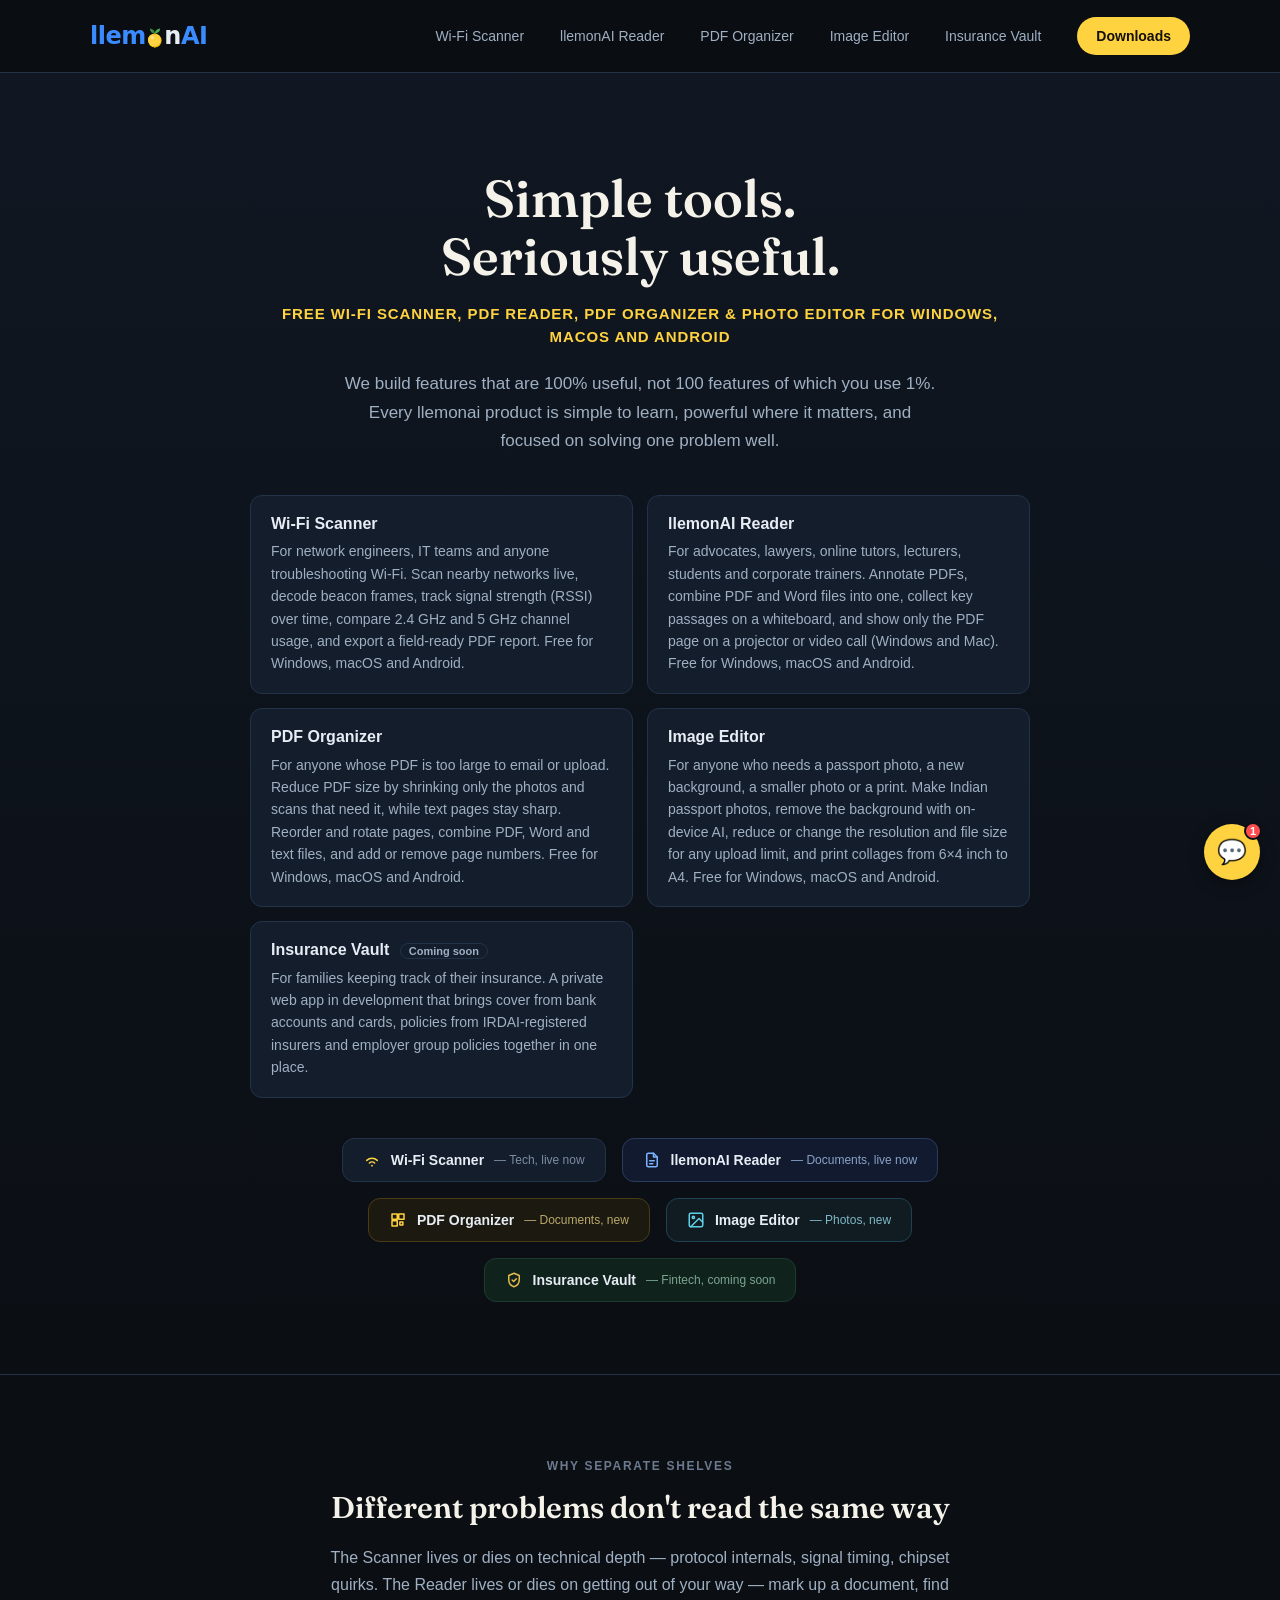
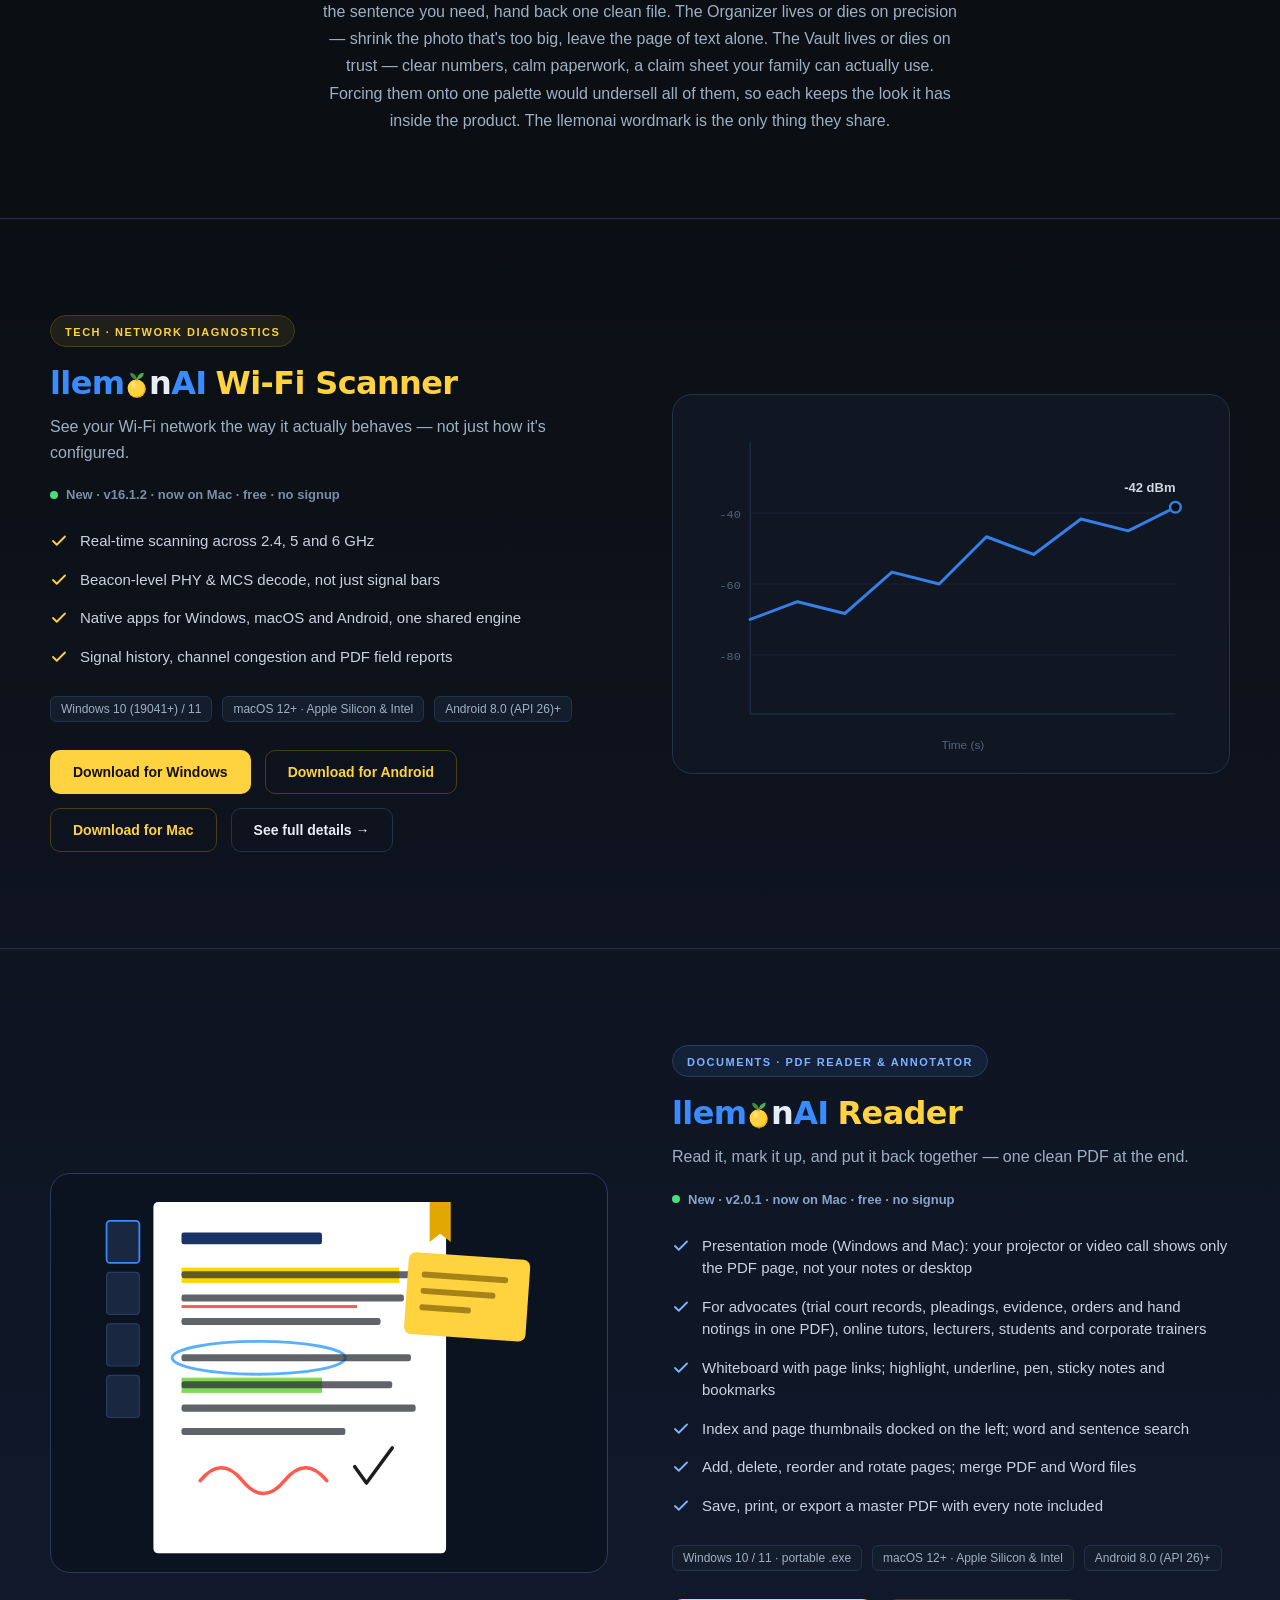
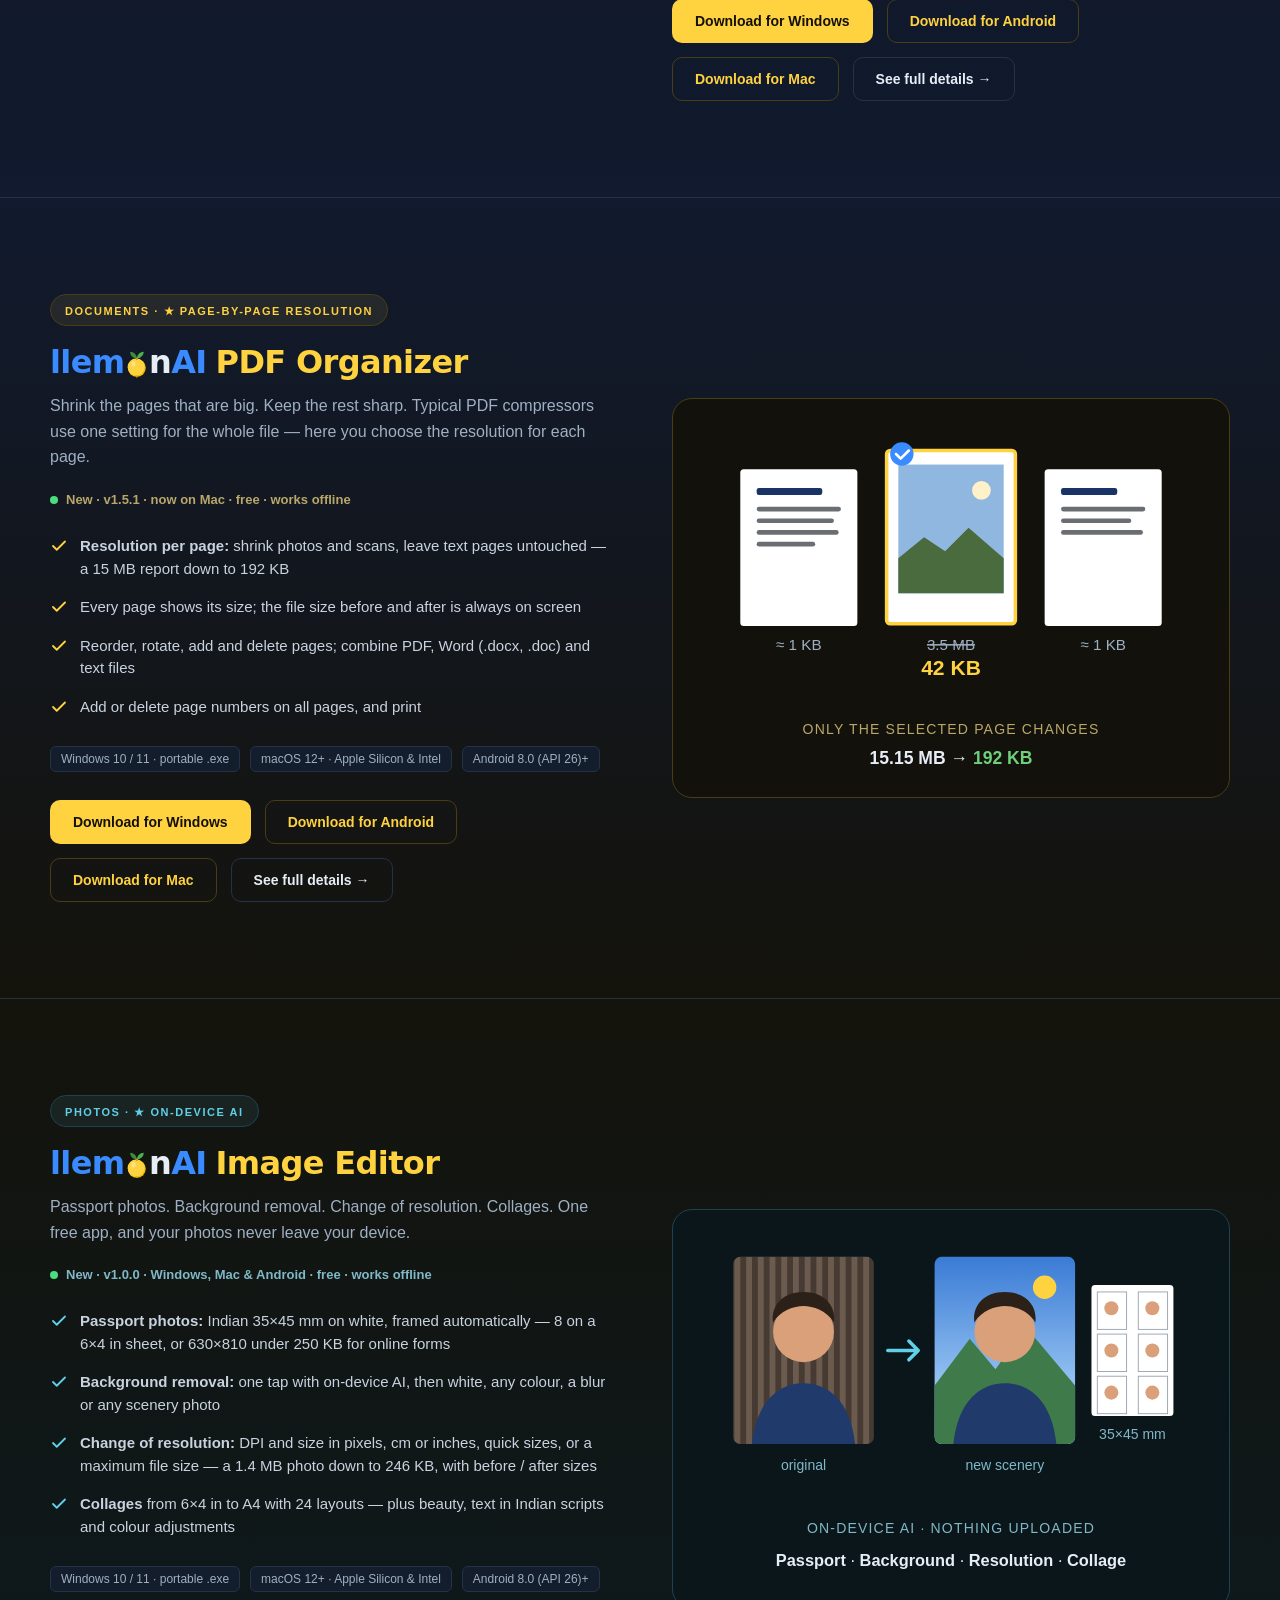
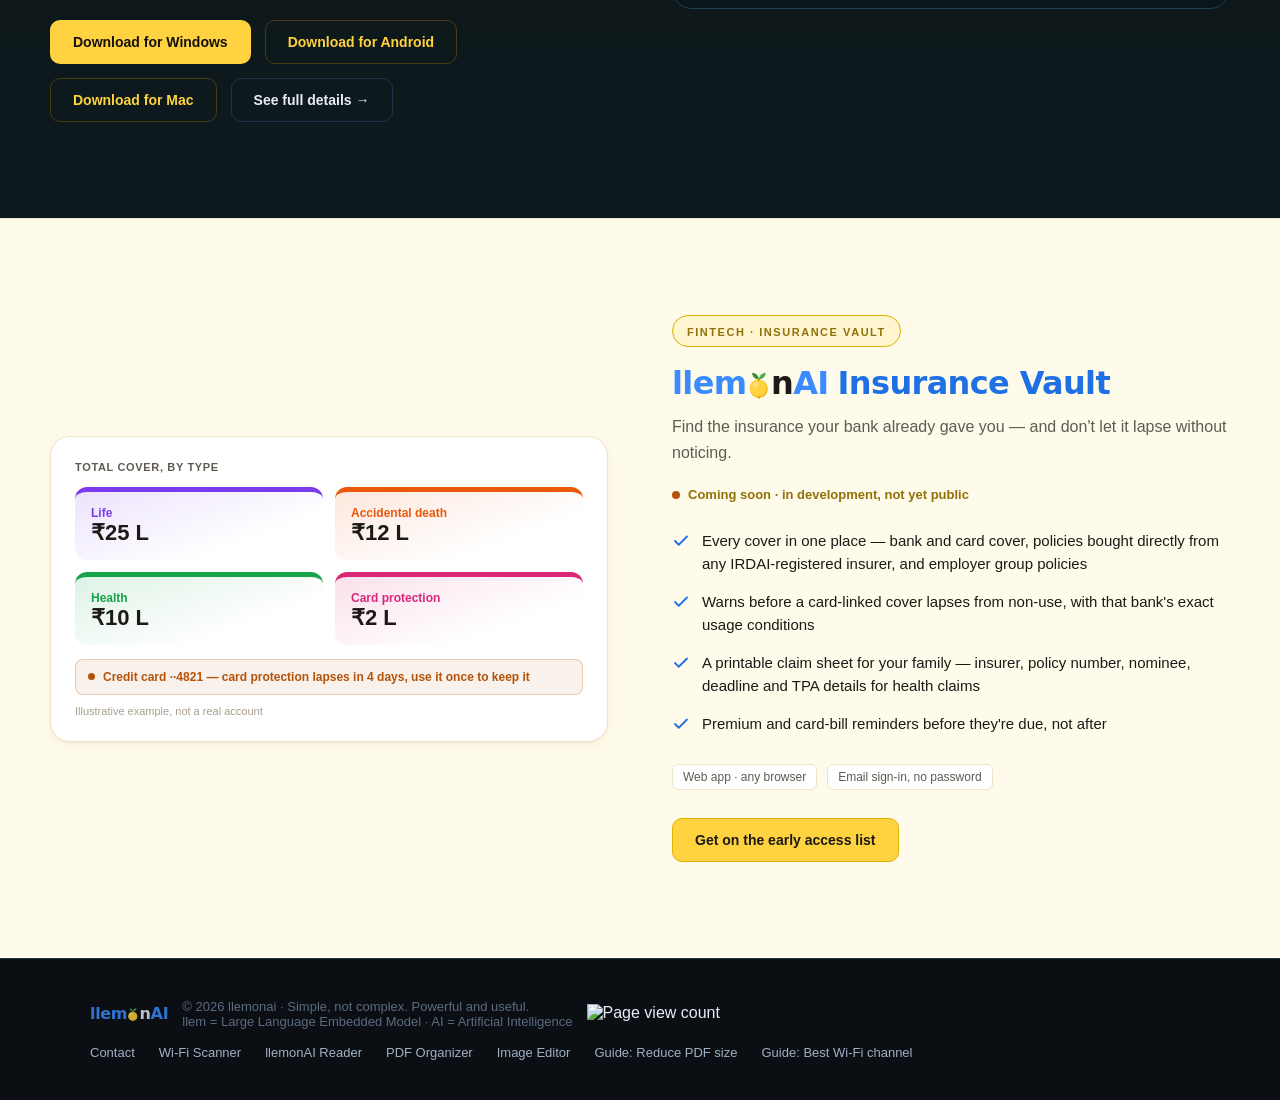
==== index.html @ 576dd865 "Image Editor page: SEO keywords, popular-uses section, visible FAQ with FAQPage schema, richer app s" ====
<!DOCTYPE html>
<html lang="en">
<head>
<meta charset="UTF-8" />
<meta name="viewport" content="width=device-width, initial-scale=1.0" />
<title>llemonai &mdash; llemonAI Wi-Fi Scanner, llemonAI Reader, llemonAI PDF Organizer &amp; Insurance Vault</title>
<meta name="description" content="llemonai builds simple, seriously useful software — features that are 100% useful, not 100 features of which you use 1%: a free Wi-Fi diagnostics tool, a free PDF reader, annotator and presentation tool for advocates, teachers and students, and a free PDF organizer that changes resolution page by page, for Windows, macOS &amp; Android, plus Insurance Vault, a family insurance tracker (coming soon)." />
<meta name="keywords" content="llemonai, llemonai.in, free software, free windows software, free android apps, portable software, no installer, wifi scanner, wi-fi analyzer, wifi diagnostics, wifi channel analyzer, rssi signal strength, beacon frame decoder, network troubleshooting, wifi site survey report, pdf reader, pdf annotator, pdf presentation tool, present pdf on projector, share pdf on zoom, pdf for advocates, pdf for lawyers, legal case file, online teaching tool, pdf for students, corporate training, pdf whiteboard, merge pdf, word to pdf, pdf organizer, reduce pdf size, compress pdf pages, reorder pdf pages, rotate pdf, add page numbers to pdf, insurance tracker, family insurance, bank account insurance cover, image editor, free photo editor, passport photo maker, passport size photo, indian passport photo 35x45, passport photo 630x810 250kb, background remover, remove background from photo, change photo background to white, reduce photo size in kb, compress photo to 250kb, change image resolution, change dpi of photo, image resizer in cm, photo collage maker, a4 photo collage, 4x6 photo collage, photo editor for windows, photo editor for mac, offline android photo editor" />
<link rel="canonical" href="https://llemonai.in/" />
<link rel="icon" href="assets/favicon.ico" sizes="any" />
<link rel="icon" type="image/png" href="assets/favicon-32.png" sizes="32x32" />
<link rel="apple-touch-icon" href="assets/apple-touch-icon.png" />

<meta property="og:type" content="website" />
<meta property="og:url" content="https://llemonai.in/" />
<meta property="og:title" content="llemonai — llemonAI Wi-Fi Scanner, llemonAI Reader, llemonAI PDF Organizer & Insurance Vault" />
<meta property="og:description" content="Focused products from llemonai: a free Wi-Fi diagnostics tool, a free PDF reader & annotator and a free page-by-page PDF organizer for Windows & Android, plus Insurance Vault, a family insurance tracker (coming soon)." />
<meta property="og:image" content="https://llemonai.in/screenshots/scan-view.png" />

<meta name="twitter:card" content="summary_large_image" />
<meta name="twitter:title" content="llemonai — llemonAI Wi-Fi Scanner, llemonAI Reader, llemonAI PDF Organizer & Insurance Vault" />
<meta name="twitter:description" content="Focused products from llemonai: a free Wi-Fi diagnostics tool, a free PDF reader & annotator and a free page-by-page PDF organizer for Windows & Android, plus Insurance Vault, a family insurance tracker (coming soon)." />
<meta name="twitter:image" content="https://llemonai.in/screenshots/scan-view.png" />

<script type="application/ld+json">
{
  "@context": "https://schema.org",
  "@type": "Organization",
  "name": "llemonai",
  "url": "https://llemonai.in/",
  "logo": "https://llemonai.in/assets/wordmark.png",
  "email": "llemonai.us@gmail.com",
  "sameAs": ["https://github.com/llemonai"]
}
</script>
<script type="application/ld+json">
{
  "@context": "https://schema.org",
  "@type": "WebSite",
  "name": "llemonai",
  "alternateName": "llemonAI",
  "url": "https://llemonai.in/"
}
</script>

<link rel="preconnect" href="https://fonts.googleapis.com">
<link rel="preconnect" href="https://fonts.gstatic.com" crossorigin>
<link href="https://fonts.googleapis.com/css2?family=Fraunces:opsz,wght@9..144,400;9..144,500;9..144,600;9..144,700&display=swap" rel="stylesheet">

<style>
  :root {
    --bg: #0b0f14;
    --bg-alt: #101722;
    --card: #141d2b;
    --border: #223349;
    --text: #e7edf5;
    --text-dim: #9fb0c3;
    --accent: #ffd23f;
    --accent-dim: #3a8bff;
  }
  * { box-sizing: border-box; }
  html, body {
    margin: 0; padding: 0;
    background: var(--bg);
    color: var(--text);
    font-family: -apple-system, "Segoe UI", Roboto, Helvetica, Arial, sans-serif;
    scroll-behavior: smooth;
  }
  a { text-decoration: none; }
  .wrap { max-width: 1180px; margin: 0 auto; padding: 0 40px; }
  .eyebrow { text-transform: uppercase; letter-spacing: 0.14em; font-weight: 600; }

  /* llemonai wordmark, redrawn from the app's own brand.tsx: llem + a lemon "o" + n + AI */
  .wm { display: inline-flex; align-items: baseline; white-space: nowrap; font-family: "Segoe UI", system-ui, -apple-system, Roboto, sans-serif; font-weight: 800; letter-spacing: -0.02em; line-height: 1; }
  .wm-o { width: 0.74em; height: 0.83em; align-self: flex-end; margin: 0 0.015em 0.02em; flex: none; }
  .wm-ai { color: #3a8bff; }
  .wm-llm::before, .wm-n::before, .wm-ai::before { content: attr(data-t); }
  /* brand name as real text for search engines and screen readers; the visible wordmark draws its "o" as a lemon */
  .wm-sr { position: absolute; width: 1px; height: 1px; overflow: hidden; clip: rect(0 0 0 0); white-space: nowrap; }
  .wm-product { margin-left: 0.28em; font-weight: 700; }
  .wm.on-dark .wm-llm { color: #3a8bff; }
  .wm.on-dark .wm-n { color: #e7edf5; }
  .wm.on-dark .wm-product { color: #ffd23f; }
  .wm.on-light .wm-llm { color: #3a8bff; }
  .wm.on-light .wm-n { color: #1c1917; }
  .wm.on-light .wm-product { color: #1f6fe5; }

  /* Nav */
  .nav { position: sticky; top: 0; z-index: 20; backdrop-filter: blur(10px); background: rgba(11,15,20,0.86); border-bottom: 1px solid var(--border); }
  .nav-inner { display: flex; align-items: center; justify-content: space-between; height: 72px; }
  .nav-links { display: flex; align-items: center; gap: 36px; }
  .nav-link { color: var(--text-dim); font-size: 14px; font-weight: 500; transition: color 0.15s; }
  .nav-link:hover { color: var(--text); }
  .btn { display: inline-flex; align-items: center; gap: 8px; padding: 13px 22px; border-radius: 10px; font-weight: 700; font-size: 14px; border: 1px solid transparent; transition: filter 0.15s, background 0.15s; }
  .btn-sm { padding: 10px 18px; border-radius: 999px; }
  .btn-primary { background: var(--accent); color: #14100a; }
  .btn-primary:hover { filter: brightness(1.06); }
  .btn-outline { background: transparent; border-color: #4a3d14; color: var(--accent); }
  .btn-outline:hover { background: rgba(255,255,255,0.04); }

  /* Hero */
  .hero { background: linear-gradient(180deg, var(--bg-alt) 0%, var(--bg) 100%); padding: 96px 40px 72px; }
  .hero-inner { max-width: 780px; margin: 0 auto; text-align: center; }
  .hero h1 { margin: 0 0 22px; font-family: 'Fraunces', Georgia, serif; font-weight: 600; font-size: 52px; line-height: 1.12; color: #f5f2ea; }
  .hero h1 .h1-kicker { display: block; margin-top: 18px; font-family: -apple-system, "Segoe UI", Roboto, Helvetica, Arial, sans-serif; font-size: 15px; font-weight: 600; line-height: 1.5; letter-spacing: 0.06em; text-transform: uppercase; color: #ffd23f; }
  .hero-products { display: grid; grid-template-columns: repeat(auto-fit, minmax(280px, 1fr)); gap: 14px; margin: 0 0 40px; text-align: left; }
  .hero-product { background: var(--card); border: 1px solid var(--border); border-radius: 12px; padding: 18px 20px; font-size: 14px; line-height: 1.6; color: var(--text-dim); }
  .hero-product h2 { margin: 0 0 6px; font-family: inherit; font-size: 16px; font-weight: 700; line-height: 1.3; color: var(--text); }
  .hero-product h2 a { color: inherit; text-decoration: none; }
  .hero-product h2 a:hover { text-decoration: underline; }
  .hero-product .soon { margin-left: 6px; font-size: 11px; font-weight: 600; color: var(--text-dim); border: 1px solid var(--border); border-radius: 999px; padding: 1px 8px; vertical-align: middle; }
  .hero p { margin: 0 auto 40px; max-width: 600px; font-size: 17px; line-height: 1.65; color: var(--text-dim); }
  .jump-row { display: flex; justify-content: center; gap: 16px; flex-wrap: wrap; }
  .jump-card { display: flex; align-items: center; gap: 10px; padding: 12px 20px; border-radius: 12px; }
  .jump-card .t { font-size: 14px; color: var(--text); font-weight: 600; }
  .jump-card .s { font-size: 12px; }

  /* Why section */
  .why { padding: 84px 40px; border-top: 1px solid var(--border); border-bottom: 1px solid var(--border); }
  .why-inner { max-width: 640px; margin: 0 auto; text-align: center; }
  .why h2 { margin: 0 0 18px; font-family: 'Fraunces', Georgia, serif; font-weight: 600; font-size: 30px; color: #f5f2ea; }
  .why p { margin: 0; font-size: 16px; line-height: 1.7; color: var(--text-dim); }

  /* Product panels */
  .panel { padding: 96px 40px; }
  .panel-grid { max-width: 1180px; margin: 0 auto; display: grid; grid-template-columns: repeat(2, minmax(0, 1fr)); gap: 64px; align-items: center; }
  .badge-pill { display: inline-block; padding: 6px 14px; border-radius: 999px; margin-bottom: 20px; }
  .panel h2 { margin: 0 0 14px; }
  .panel-sub { margin: 0 0 22px; font-size: 16px; line-height: 1.6; }
  .status-row { display: flex; align-items: center; gap: 8px; margin-bottom: 28px; }
  .status-dot { width: 8px; height: 8px; border-radius: 50%; display: inline-block; }
  .status-text { font-size: 13px; font-weight: 600; }
  .feature-list { display: flex; flex-direction: column; gap: 16px; margin-bottom: 28px; }
  .feature-row { display: flex; gap: 12px; align-items: flex-start; }
  .feature-row svg { flex-shrink: 0; margin-top: 2px; }
  .feature-row span { font-size: 15px; line-height: 1.5; }
  .chip-row { display: flex; gap: 10px; margin-bottom: 28px; flex-wrap: wrap; }
  .chip { font-size: 12px; padding: 5px 10px; border-radius: 6px; }
  .cta-row2 { display: flex; gap: 14px; flex-wrap: wrap; }

  @media (max-width: 860px) {
    .panel-grid { grid-template-columns: 1fr; }
    .nav-links { gap: 18px; }
    .nav-link { display: none; }
  }

  /* Footer */
  .site-footer { border-top: 1px solid var(--border); padding: 40px; background: var(--bg); }
  .site-footer-inner { max-width: 1180px; margin: 0 auto; display: flex; align-items: center; justify-content: space-between; flex-wrap: wrap; gap: 16px; }
  .site-footer a { color: var(--text-dim); font-size: 13px; }

  /* Chat widget */
  #chat-toggle {
    position: fixed; right: 20px; bottom: 20px; z-index: 1000;
    width: 56px; height: 56px; border-radius: 50%;
    background: var(--accent); color: #14100a; border: none;
    font-size: 24px; cursor: pointer;
    box-shadow: 0 4px 16px rgba(0,0,0,0.4);
    display: flex; align-items: center; justify-content: center;
    transition: transform 0.18s ease, box-shadow 0.18s ease;
  }
  #chat-toggle:hover { transform: scale(1.08); box-shadow: 0 6px 20px rgba(0,0,0,0.5); }
  #chat-toggle .chat-badge {
    position: absolute; top: -2px; right: -2px;
    width: 18px; height: 18px; border-radius: 50%;
    background: #ff4d4f; color: #fff; font-size: 11px; font-weight: 700;
    display: flex; align-items: center; justify-content: center;
    border: 2px solid var(--bg);
    animation: chat-badge-pulse 1.8s ease-in-out infinite;
  }
  #chat-toggle .chat-badge.hidden { display: none; }
  @keyframes chat-badge-pulse {
    0%, 100% { transform: scale(1); }
    50% { transform: scale(1.18); }
  }

  #chat-panel {
    position: fixed; right: 20px; bottom: 88px; z-index: 1000;
    width: 400px; max-width: calc(100vw - 40px);
    height: min(720px, 85vh); max-height: calc(100vh - 100px);
    background: var(--card); border: 1px solid var(--border); border-radius: 14px;
    box-shadow: 0 12px 32px rgba(0,0,0,0.5);
    display: flex; flex-direction: column; overflow: hidden;
    opacity: 0; transform: translateY(12px) scale(0.98);
    pointer-events: none;
    transition: opacity 0.18s ease, transform 0.18s ease;
  }
  #chat-panel.open { opacity: 1; transform: translateY(0) scale(1); pointer-events: auto; }
  @media (max-width: 440px) {
    #chat-panel { right: 12px; bottom: 80px; width: calc(100vw - 24px); height: min(720px, 80vh); }
    #chat-toggle { right: 14px; bottom: 14px; }
  }

  #chat-body { min-height: 160px; flex: 1 1 auto; }
  #chat-quick-replies { max-height: 100px; overflow-y: auto; flex-shrink: 0; }
  #chat-quick-replies.collapsed { display: none; }
  #chat-more-toggle {
    flex-shrink: 0; margin: 0 16px 10px; padding: 7px 12px; font-size: 12.5px;
    background: transparent; border: 1px dashed var(--border); color: var(--text-dim);
    border-radius: 999px; cursor: pointer; align-self: flex-start;
  }
  #chat-more-toggle:hover { border-color: var(--accent-dim); color: var(--accent-dim); }
  #chat-quick-replies::-webkit-scrollbar { width: 6px; }
  #chat-quick-replies::-webkit-scrollbar-thumb { background: var(--border); border-radius: 3px; }

  #chat-header {
    padding: 14px 16px; border-bottom: 1px solid var(--border);
    display: flex; align-items: center; gap: 10px;
    background: var(--bg-alt); font-weight: 700; font-size: 14px;
  }
  #chat-header .chat-avatar {
    width: 28px; height: 28px; border-radius: 50%;
    background: var(--accent); color: #14100a;
    display: flex; align-items: center; justify-content: center; font-size: 15px; flex-shrink: 0;
  }
  #chat-header .chat-title-block { flex: 1; min-width: 0; }
  #chat-header .chat-status { font-weight: 400; font-size: 11px; color: var(--text-dim); display: flex; align-items: center; gap: 5px; margin-top: 1px; }
  #chat-header .chat-status .dot { width: 6px; height: 6px; border-radius: 50%; background: #3ddc84; display: inline-block; }
  #chat-header button {
    background: none; border: none; color: var(--text-dim); font-size: 20px; cursor: pointer; line-height: 1;
    padding: 4px; border-radius: 6px; transition: background 0.15s ease, color 0.15s ease;
  }
  #chat-header button:hover { background: rgba(255,255,255,0.06); color: var(--text); }

  #chat-body { flex: 1; overflow-y: auto; scroll-behavior: smooth; padding: 14px 16px; display: flex; flex-direction: column; gap: 10px; }
  #chat-body::-webkit-scrollbar { width: 6px; }
  #chat-body::-webkit-scrollbar-thumb { background: var(--border); border-radius: 3px; }

  .chat-row { display: flex; align-items: flex-end; gap: 6px; max-width: 92%; animation: chat-pop-in 0.16s ease; }
  .chat-row.user { align-self: flex-end; flex-direction: row-reverse; }
  .chat-row .chat-mini-avatar {
    width: 20px; height: 20px; border-radius: 50%; flex-shrink: 0;
    background: var(--bg-alt); border: 1px solid var(--border);
    display: flex; align-items: center; justify-content: center; font-size: 11px;
  }
  @keyframes chat-pop-in {
    from { opacity: 0; transform: translateY(4px); }
    to { opacity: 1; transform: translateY(0); }
  }
  .chat-msg { font-size: 13.5px; line-height: 1.5; }
  .chat-msg.bot { background: var(--bg-alt); border: 1px solid var(--border); border-radius: 10px 10px 10px 2px; padding: 8px 12px; }
  .chat-msg.user { background: var(--accent-dim); color: #fff; border-radius: 10px 10px 2px 10px; padding: 8px 12px; }
  .chat-msg a { color: inherit; text-decoration: underline; }
  .chat-msg.bot a { color: var(--accent-dim); }

  .chat-typing { display: flex; gap: 4px; padding: 10px 12px; }
  .chat-typing span {
    width: 6px; height: 6px; border-radius: 50%; background: var(--text-dim);
    animation: chat-typing-bounce 1s infinite ease-in-out;
  }
  .chat-typing span:nth-child(2) { animation-delay: 0.15s; }
  .chat-typing span:nth-child(3) { animation-delay: 0.3s; }
  @keyframes chat-typing-bounce {
    0%, 60%, 100% { transform: translateY(0); opacity: 0.5; }
    30% { transform: translateY(-4px); opacity: 1; }
  }

  #chat-quick-replies { padding: 10px 16px 16px; border-top: 1px solid var(--border); display: flex; flex-wrap: wrap; gap: 8px; }
  .chat-chip {
    background: transparent; border: 1px solid var(--border); color: var(--text);
    border-radius: 999px; padding: 7px 12px; font-size: 12.5px; cursor: pointer; text-align: left;
    transition: border-color 0.15s ease, color 0.15s ease, background 0.15s ease;
  }
  .chat-chip:hover { border-color: var(--accent-dim); color: var(--accent-dim); background: rgba(58,139,255,0.08); }

  #chat-input-row { display: flex; gap: 8px; padding: 12px 16px; border-top: 1px solid var(--border); flex-shrink: 0; }
  #chat-input {
    flex: 1; background: var(--bg-alt); border: 1px solid var(--border); border-radius: 20px;
    padding: 9px 14px; color: var(--text); font-size: 13px; outline: none;
  }
  #chat-input:focus { border-color: var(--accent-dim); }
  #chat-send, #chat-attach {
    background: var(--accent); color: #14100a; border: none; border-radius: 50%;
    width: 36px; height: 36px; flex-shrink: 0; cursor: pointer; font-size: 15px;
    display: flex; align-items: center; justify-content: center;
    transition: transform 0.12s ease;
  }
  #chat-attach { background: transparent; border: 1px solid var(--border); color: var(--text-dim); }
  #chat-attach:hover, #chat-send:hover { transform: scale(1.06); }
  #chat-attach:hover { border-color: var(--accent-dim); color: var(--accent-dim); }
  #chat-send:disabled { opacity: 0.5; cursor: default; transform: none; }
  .chat-msg.error { background: rgba(255,77,79,0.1); border-color: rgba(255,77,79,0.3); }

  #chat-report-pill {
    display: none; align-items: center; gap: 8px; margin: 0 16px 10px;
    background: rgba(58,139,255,0.1); border: 1px solid var(--accent-dim); border-radius: 10px;
    padding: 8px 10px; font-size: 12px; flex-shrink: 0;
  }
  #chat-report-pill.show { display: flex; }
  #chat-report-pill .name { flex: 1; min-width: 0; overflow: hidden; text-overflow: ellipsis; white-space: nowrap; color: var(--text); }
  #chat-report-pill button {
    background: none; border: none; color: var(--text-dim); cursor: pointer; font-size: 15px; line-height: 1; padding: 2px;
  }
  #chat-report-pill button:hover { color: var(--text); }
</style>
</head>
<body>

<div class="nav">
  <div class="wrap nav-inner">
    <a href="#top" aria-label="llemonai">
      <span class="wm on-dark" style="font-size: 1.5rem;" title="llem = Large Language Embedded Model &middot; AI = Artificial Intelligence">
        <span class="wm-sr">llemonAI</span><span class="wm-llm" data-t="llem" aria-hidden="true"></span>
        <svg class="wm-o" viewBox="0 0 100 112" aria-hidden="true">
          <path d="M50 32 C31 30 21 16 22 3 C37 4 50 15 50 32 Z" fill="#3d8b3d"/>
          <path d="M50 32 C51 15 63 4 79 3 C80 17 68 30 50 32 Z" fill="#4caf50"/>
          <circle cx="50" cy="71" r="38" fill="#f2b705"/>
          <circle cx="47" cy="68" r="36" fill="#ffd23f"/>
          <ellipse cx="36" cy="54" rx="9" ry="12" fill="#fff" opacity="0.35"/>
          <circle cx="50" cy="33" r="5" fill="#d99a00"/>
          <circle cx="50" cy="108" r="4.5" fill="#d99a00"/>
        </svg>
        <span class="wm-n" data-t="n" aria-hidden="true"></span>
        <span class="wm-ai" data-t="AI" aria-hidden="true"></span>
      </span>
    </a>
    <div class="nav-links">
      <a class="nav-link" href="scanner.html">Wi-Fi Scanner</a>
      <a class="nav-link" href="reader.html">llemonAI Reader</a>
      <a class="nav-link" href="organizer.html">PDF Organizer</a>
      <a class="nav-link" href="image-editor.html">Image Editor</a>
      <a class="nav-link" href="#fintech">Insurance Vault</a>
      <a class="btn btn-primary btn-sm" href="#apps">Downloads</a>
    </div>
  </div>
</div>

<div id="top"></div>

<section class="hero">
  <div class="hero-inner">
    <h1>Simple tools.<br>Seriously useful.<span class="h1-kicker">Free Wi-Fi scanner, PDF reader, PDF organizer &amp; photo editor for Windows, macOS and Android</span></h1>
    <p>We build features that are 100% useful, not 100 features of which you use 1%. Every llemonai product is simple to learn, powerful where it matters, and focused on solving one problem well.</p>
    <div class="hero-products">
      <div class="hero-product">
        <h2><a href="scanner.html">Wi-Fi Scanner</a></h2>
        <div>For network engineers, IT teams and anyone troubleshooting Wi-Fi. Scan nearby networks live, decode beacon frames, track signal strength (RSSI) over time, compare 2.4 GHz and 5 GHz channel usage, and export a field-ready PDF report. Free for Windows, macOS and Android.</div>
      </div>
      <div class="hero-product">
        <h2><a href="reader.html">llemonAI Reader</a></h2>
        <div>For advocates, lawyers, online tutors, lecturers, students and corporate trainers. Annotate PDFs, combine PDF and Word files into one, collect key passages on a whiteboard, and show only the PDF page on a projector or video call (Windows and Mac). Free for Windows, macOS and Android.</div>
      </div>
      <div class="hero-product">
        <h2><a href="organizer.html">PDF Organizer</a></h2>
        <div>For anyone whose PDF is too large to email or upload. Reduce PDF size by shrinking only the photos and scans that need it, while text pages stay sharp. Reorder and rotate pages, combine PDF, Word and text files, and add or remove page numbers. Free for Windows, macOS and Android.</div>
      </div>
      <div class="hero-product">
        <h2><a href="image-editor.html">Image Editor</a></h2>
        <div>For anyone who needs a passport photo, a new background, a smaller photo or a print. Make Indian passport photos, remove the background with on-device AI, reduce or change the resolution and file size for any upload limit, and print collages from 6&times;4 inch to A4. Free for Windows, macOS and Android.</div>
      </div>
      <div class="hero-product">
        <h2>Insurance Vault <span class="soon">Coming soon</span></h2>
        <div>For families keeping track of their insurance. A private web app in development that brings cover from bank accounts and cards, policies from IRDAI-registered insurers and employer group policies together in one place.</div>
      </div>
    </div>
    <div class="jump-row" id="apps">
      <a class="jump-card" href="#tech" style="background: var(--card); border: 1px solid var(--border);">
        <svg width="18" height="18" viewBox="0 0 24 24" fill="none" stroke="#ffd23f" stroke-width="2" stroke-linecap="round"><path d="M5 12.5a10 10 0 0 1 14 0"/><path d="M8.5 16a5 5 0 0 1 7 0"/><circle cx="12" cy="19.5" r="1.2" fill="#ffd23f" stroke="none"/></svg>
        <span class="t">Wi-Fi Scanner</span>
        <span class="s" style="color: #7c8ca3;">&mdash; Tech, live now</span>
      </a>
      <a class="jump-card" href="#reader" style="background: #111a2e; border: 1px solid #2a3b5e;">
        <svg width="18" height="18" viewBox="0 0 24 24" fill="none" stroke="#7fb2ff" stroke-width="2" stroke-linecap="round" stroke-linejoin="round"><path d="M14 3H7a2 2 0 0 0-2 2v14a2 2 0 0 0 2 2h10a2 2 0 0 0 2-2V8z"/><path d="M14 3v5h5"/><path d="M9 13h6M9 17h4"/></svg>
        <span class="t">llemonAI Reader</span>
        <span class="s" style="color: #8aa2c8;">&mdash; Documents, live now</span>
      </a>
      <a class="jump-card" href="#organizer" style="background: #1c1a10; border: 1px solid #4a3d14;">
        <svg width="18" height="18" viewBox="0 0 24 24" fill="none" stroke="#ffd23f" stroke-width="2" stroke-linecap="round" stroke-linejoin="round"><path d="M4 4h7v7H4zM13 4h7v7h-7zM4 13h7v7H4z"/><path d="M14.5 14.5h4v4h-4z"/></svg>
        <span class="t">PDF Organizer</span>
        <span class="s" style="color: #b9a76a;">&mdash; Documents, new</span>
      </a>
      <a class="jump-card" href="#imageeditor" style="background: #101c22; border: 1px solid #1f4250;">
        <svg width="18" height="18" viewBox="0 0 24 24" fill="none" stroke="#5fd0e8" stroke-width="2" stroke-linecap="round" stroke-linejoin="round"><path d="M3 5a2 2 0 0 1 2-2h14a2 2 0 0 1 2 2v14a2 2 0 0 1-2 2H5a2 2 0 0 1-2-2z"/><circle cx="8.5" cy="8.5" r="1.5"/><path d="M21 15l-5-5L5 21"/></svg>
        <span class="t">Image Editor</span>
        <span class="s" style="color: #7fb8c6;">&mdash; Photos, new</span>
      </a>
      <a class="jump-card" href="#fintech" style="background: #0f231c; border: 1px solid #1e3a2e;">
        <svg width="18" height="18" viewBox="0 0 24 24" fill="none" stroke="#e8b94e" stroke-width="2" stroke-linecap="round" stroke-linejoin="round"><path d="M12 3l7 3v6c0 4.5-3 7.5-7 9-4-1.5-7-4.5-7-9V6l7-3z"/><path d="M9.5 12l2 2 3.5-3.5"/></svg>
        <span class="t">Insurance Vault</span>
        <span class="s" style="color: #7ca391;">&mdash; Fintech, coming soon</span>
      </a>
    </div>
  </div>
</section>

<section class="why" id="why">
  <div class="why-inner">
    <div class="eyebrow" style="color: #6c7a8e; font-size: 12px; margin-bottom: 16px;">Why separate shelves</div>
    <h2>Different problems don't read the same way</h2>
    <p>The Scanner lives or dies on technical depth &mdash; protocol internals, signal timing, chipset quirks. The Reader lives or dies on getting out of your way &mdash; mark up a document, find the sentence you need, hand back one clean file. The Organizer lives or dies on precision &mdash; shrink the photo that's too big, leave the page of text alone. The Vault lives or dies on trust &mdash; clear numbers, calm paperwork, a claim sheet your family can actually use. Forcing them onto one palette would undersell all of them, so each keeps the look it has inside the product. The llemonai wordmark is the only thing they share.</p>
  </div>
</section>

<section class="panel" id="tech" style="background: linear-gradient(180deg, var(--bg) 0%, #0e1420 100%);">
  <div class="panel-grid">
    <div>
      <div class="badge-pill" style="border: 1px solid #4a3d14; background: rgba(255,210,63,0.08);">
        <span class="eyebrow" style="font-size: 11px; color: #ffd23f;">Tech &middot; Network diagnostics</span>
      </div>
      <h2>
        <span class="wm on-dark" style="font-size: 2rem;" title="llem = Large Language Embedded Model &middot; AI = Artificial Intelligence">
          <span class="wm-sr">llemonAI</span><span class="wm-llm" data-t="llem" aria-hidden="true"></span>
          <svg class="wm-o" viewBox="0 0 100 112" aria-hidden="true">
            <path d="M50 32 C31 30 21 16 22 3 C37 4 50 15 50 32 Z" fill="#3d8b3d"/>
            <path d="M50 32 C51 15 63 4 79 3 C80 17 68 30 50 32 Z" fill="#4caf50"/>
            <circle cx="50" cy="71" r="38" fill="#f2b705"/>
            <circle cx="47" cy="68" r="36" fill="#ffd23f"/>
            <ellipse cx="36" cy="54" rx="9" ry="12" fill="#fff" opacity="0.35"/>
            <circle cx="50" cy="33" r="5" fill="#d99a00"/>
            <circle cx="50" cy="108" r="4.5" fill="#d99a00"/>
          </svg>
          <span class="wm-n" data-t="n" aria-hidden="true"></span>
          <span class="wm-ai" data-t="AI" aria-hidden="true"></span>
          <span class="wm-product">Wi-Fi Scanner</span>
        </span>
      </h2>
      <p class="panel-sub" style="color: var(--text-dim);">See your Wi-Fi network the way it actually behaves &mdash; not just how it's configured.</p>

      <div class="status-row">
        <span class="status-dot" style="background: #4ade80;"></span>
        <span class="status-text" style="color: #7c8ca3;">New &middot; v16.1.2 &middot; now on Mac &middot; free &middot; no signup</span>
      </div>

      <div class="feature-list">
        <div class="feature-row">
          <svg width="18" height="18" viewBox="0 0 24 24" fill="none" stroke="#ffd23f" stroke-width="2.4" stroke-linecap="round" stroke-linejoin="round"><path d="M4 12l5 5L20 6"/></svg>
          <span style="color: #c9d3e0;">Real-time scanning across 2.4, 5 and 6&nbsp;GHz</span>
        </div>
        <div class="feature-row">
          <svg width="18" height="18" viewBox="0 0 24 24" fill="none" stroke="#ffd23f" stroke-width="2.4" stroke-linecap="round" stroke-linejoin="round"><path d="M4 12l5 5L20 6"/></svg>
          <span style="color: #c9d3e0;">Beacon-level PHY &amp; MCS decode, not just signal bars</span>
        </div>
        <div class="feature-row">
          <svg width="18" height="18" viewBox="0 0 24 24" fill="none" stroke="#ffd23f" stroke-width="2.4" stroke-linecap="round" stroke-linejoin="round"><path d="M4 12l5 5L20 6"/></svg>
          <span style="color: #c9d3e0;">Native apps for Windows, macOS and Android, one shared engine</span>
        </div>
        <div class="feature-row">
          <svg width="18" height="18" viewBox="0 0 24 24" fill="none" stroke="#ffd23f" stroke-width="2.4" stroke-linecap="round" stroke-linejoin="round"><path d="M4 12l5 5L20 6"/></svg>
          <span style="color: #c9d3e0;">Signal history, channel congestion and PDF field reports</span>
        </div>
      </div>

      <div class="chip-row">
        <span class="chip" style="background: var(--card); border: 1px solid var(--border); color: var(--text-dim);">Windows 10 (19041+) / 11</span>
        <span class="chip" style="background: var(--card); border: 1px solid var(--border); color: var(--text-dim);">macOS 12+ &middot; Apple Silicon &amp; Intel</span>
        <span class="chip" style="background: var(--card); border: 1px solid var(--border); color: var(--text-dim);">Android 8.0 (API 26)+</span>
      </div>

      <div class="cta-row2">
        <a class="btn btn-primary" href="scanner.html#download">Download for Windows</a>
        <a class="btn btn-outline" href="scanner.html#download">Download for Android</a>
        <a class="btn btn-outline" href="scanner.html#download">Download for Mac</a>
        <a class="btn" href="scanner.html" style="background: transparent; border-color: var(--border); color: var(--text);">See full details &rarr;</a>
      </div>
    </div>

    <div style="position: relative; height: 380px; border-radius: 20px; background: var(--bg-alt); border: 1px solid var(--border); overflow: hidden; padding: 28px;">
      <svg width="100%" height="100%" viewBox="0 0 420 320" style="position: absolute; inset: 0; opacity: 0.9;">
        <line x1="40" y1="40" x2="40" y2="270" stroke="var(--border)" stroke-width="1"/>
        <line x1="40" y1="270" x2="400" y2="270" stroke="var(--border)" stroke-width="1"/>
        <line x1="40" y1="100" x2="400" y2="100" stroke="#1a2536" stroke-width="1"/>
        <line x1="40" y1="160" x2="400" y2="160" stroke="#1a2536" stroke-width="1"/>
        <line x1="40" y1="220" x2="400" y2="220" stroke="#1a2536" stroke-width="1"/>
        <text x="32" y="104" text-anchor="end" font-size="10" fill="#5b6b80" font-family="monospace">-40</text>
        <text x="32" y="164" text-anchor="end" font-size="10" fill="#5b6b80" font-family="monospace">-60</text>
        <text x="32" y="224" text-anchor="end" font-size="10" fill="#5b6b80" font-family="monospace">-80</text>
        <polyline points="40,190 80,175 120,185 160,150 200,160 240,120 280,135 320,105 360,115 400,95" fill="none" stroke="#3a8bff" stroke-width="2.5" stroke-linecap="round" stroke-linejoin="round"/>
        <circle cx="400" cy="95" r="4.5" fill="#0b0f14" stroke="#3a8bff" stroke-width="2"/>
        <text x="400" y="82" text-anchor="end" font-size="11" font-weight="700" fill="#e7edf5">-42 dBm</text>
        <text x="220" y="300" text-anchor="middle" font-size="10" fill="#5b6b80">Time (s)</text>
      </svg>
    </div>
  </div>
</section>

<section class="panel" id="reader" style="background: linear-gradient(180deg, #0e1420 0%, #111a2e 100%); border-top: 1px solid var(--border);">
  <div class="panel-grid">
    <div style="position: relative; height: 400px; border-radius: 20px; background: #0b1220; border: 1px solid #2a3b5e; overflow: hidden;">
      <svg width="100%" height="100%" viewBox="0 0 420 340" style="position: absolute; inset: 0;" aria-hidden="true">
        <rect x="60" y="24" width="250" height="300" rx="4" fill="#ffffff"/>
        <rect x="84" y="50" width="120" height="10" rx="2" fill="#1a3366"/>
        <rect x="84" y="80" width="186" height="13" fill="#ffd400"/>
        <rect x="84" y="83" width="200" height="6" rx="2" fill="#2b2f36" opacity="0.75"/>
        <rect x="84" y="103" width="190" height="6" rx="2" fill="#2b2f36" opacity="0.75"/>
        <rect x="84" y="112" width="150" height="2.5" fill="#ff5a4f"/>
        <rect x="84" y="123" width="170" height="6" rx="2" fill="#2b2f36" opacity="0.75"/>
        <ellipse cx="150" cy="157" rx="74" ry="14" fill="none" stroke="#5ab0ff" stroke-width="2.5"/>
        <rect x="84" y="154" width="196" height="6" rx="2" fill="#2b2f36" opacity="0.75"/>
        <rect x="84" y="174" width="120" height="13" fill="#7ed957"/>
        <rect x="84" y="177" width="180" height="6" rx="2" fill="#2b2f36" opacity="0.75"/>
        <rect x="84" y="197" width="200" height="6" rx="2" fill="#2b2f36" opacity="0.75"/>
        <rect x="84" y="217" width="140" height="6" rx="2" fill="#2b2f36" opacity="0.75"/>
        <path d="M100 262 q18 -22 36 0 t36 0 t36 0" fill="none" stroke="#ff5a4f" stroke-width="3" stroke-linecap="round"/>
        <path d="M232 250 l10 14 l22 -30" fill="none" stroke="#1d1d1f" stroke-width="3" stroke-linecap="round" stroke-linejoin="round"/>
        <rect x="276" y="70" width="104" height="70" rx="6" fill="#ffd23f" transform="rotate(4 328 105)"/>
        <rect x="288" y="86" width="74" height="5" rx="2" fill="#6b4f00" opacity="0.6" transform="rotate(4 328 105)"/>
        <rect x="288" y="100" width="64" height="5" rx="2" fill="#6b4f00" opacity="0.6" transform="rotate(4 328 105)"/>
        <rect x="288" y="114" width="44" height="5" rx="2" fill="#6b4f00" opacity="0.6" transform="rotate(4 328 105)"/>
        <path d="M296 24 v34 l9 -7 l9 7 v-34z" fill="#e0a800"/>
        <rect x="20" y="40" width="28" height="36" rx="3" fill="#1a2740" stroke="#3a8bff" stroke-width="1.5"/>
        <rect x="20" y="84" width="28" height="36" rx="3" fill="#1a2740" stroke="#2a3b5e"/>
        <rect x="20" y="128" width="28" height="36" rx="3" fill="#1a2740" stroke="#2a3b5e"/>
        <rect x="20" y="172" width="28" height="36" rx="3" fill="#1a2740" stroke="#2a3b5e"/>
      </svg>
    </div>

    <div>
      <div class="badge-pill" style="border: 1px solid #2a3b5e; background: rgba(58,139,255,0.10);">
        <span class="eyebrow" style="font-size: 11px; color: #7fb2ff;">Documents &middot; PDF reader &amp; annotator</span>
      </div>
      <h2>
        <span class="wm on-dark" style="font-size: 2rem;" title="llem = Large Language Embedded Model &middot; AI = Artificial Intelligence">
          <span class="wm-sr">llemonAI</span><span class="wm-llm" data-t="llem" aria-hidden="true"></span>
          <svg class="wm-o" viewBox="0 0 100 112" aria-hidden="true">
            <path d="M50 32 C31 30 21 16 22 3 C37 4 50 15 50 32 Z" fill="#3d8b3d"/>
            <path d="M50 32 C51 15 63 4 79 3 C80 17 68 30 50 32 Z" fill="#4caf50"/>
            <circle cx="50" cy="71" r="38" fill="#f2b705"/>
            <circle cx="47" cy="68" r="36" fill="#ffd23f"/>
            <ellipse cx="36" cy="54" rx="9" ry="12" fill="#fff" opacity="0.35"/>
            <circle cx="50" cy="33" r="5" fill="#d99a00"/>
            <circle cx="50" cy="108" r="4.5" fill="#d99a00"/>
          </svg>
          <span class="wm-n" data-t="n" aria-hidden="true"></span>
          <span class="wm-ai" data-t="AI" aria-hidden="true"></span>
          <span class="wm-product">Reader</span>
        </span>
      </h2>
      <p class="panel-sub" style="color: var(--text-dim);">Read it, mark it up, and put it back together &mdash; one clean PDF at the end.</p>

      <div class="status-row">
        <span class="status-dot" style="background: #4ade80;"></span>
        <span class="status-text" style="color: #8aa2c8;">New &middot; v2.0.1 &middot; now on Mac &middot; free &middot; no signup</span>
      </div>

      <div class="feature-list">
        <div class="feature-row">
          <svg width="18" height="18" viewBox="0 0 24 24" fill="none" stroke="#7fb2ff" stroke-width="2.4" stroke-linecap="round" stroke-linejoin="round"><path d="M4 12l5 5L20 6"/></svg>
          <span style="color: #c9d3e0;">Presentation mode (Windows and Mac): your projector or video call shows only the PDF page, not your notes or desktop</span>
        </div>
        <div class="feature-row">
          <svg width="18" height="18" viewBox="0 0 24 24" fill="none" stroke="#7fb2ff" stroke-width="2.4" stroke-linecap="round" stroke-linejoin="round"><path d="M4 12l5 5L20 6"/></svg>
          <span style="color: #c9d3e0;">For advocates (trial court records, pleadings, evidence, orders and hand notings in one PDF), online tutors, lecturers, students and corporate trainers</span>
        </div>
        <div class="feature-row">
          <svg width="18" height="18" viewBox="0 0 24 24" fill="none" stroke="#7fb2ff" stroke-width="2.4" stroke-linecap="round" stroke-linejoin="round"><path d="M4 12l5 5L20 6"/></svg>
          <span style="color: #c9d3e0;">Whiteboard with page links; highlight, underline, pen, sticky notes and bookmarks</span>
        </div>
        <div class="feature-row">
          <svg width="18" height="18" viewBox="0 0 24 24" fill="none" stroke="#7fb2ff" stroke-width="2.4" stroke-linecap="round" stroke-linejoin="round"><path d="M4 12l5 5L20 6"/></svg>
          <span style="color: #c9d3e0;">Index and page thumbnails docked on the left; word and sentence search</span>
        </div>
        <div class="feature-row">
          <svg width="18" height="18" viewBox="0 0 24 24" fill="none" stroke="#7fb2ff" stroke-width="2.4" stroke-linecap="round" stroke-linejoin="round"><path d="M4 12l5 5L20 6"/></svg>
          <span style="color: #c9d3e0;">Add, delete, reorder and rotate pages; merge PDF and Word files</span>
        </div>
        <div class="feature-row">
          <svg width="18" height="18" viewBox="0 0 24 24" fill="none" stroke="#7fb2ff" stroke-width="2.4" stroke-linecap="round" stroke-linejoin="round"><path d="M4 12l5 5L20 6"/></svg>
          <span style="color: #c9d3e0;">Save, print, or export a master PDF with every note included</span>
        </div>
      </div>

      <div class="chip-row">
        <span class="chip" style="background: var(--card); border: 1px solid var(--border); color: var(--text-dim);">Windows 10 / 11 &middot; portable .exe</span>
        <span class="chip" style="background: var(--card); border: 1px solid var(--border); color: var(--text-dim);">macOS 12+ &middot; Apple Silicon &amp; Intel</span>
        <span class="chip" style="background: var(--card); border: 1px solid var(--border); color: var(--text-dim);">Android 8.0 (API 26)+</span>
      </div>

      <div class="cta-row2">
        <a class="btn btn-primary" href="reader.html#download">Download for Windows</a>
        <a class="btn btn-outline" href="reader.html#download">Download for Android</a>
        <a class="btn btn-outline" href="reader.html#download">Download for Mac</a>
        <a class="btn" href="reader.html" style="background: transparent; border-color: var(--border); color: var(--text);">See full details &rarr;</a>
      </div>
    </div>
  </div>
</section>

<section class="panel" id="organizer" style="background: linear-gradient(180deg, #111a2e 0%, #14130c 100%); border-top: 1px solid var(--border);">
  <div class="panel-grid">
    <div>
      <div class="badge-pill" style="border: 1px solid #4a3d14; background: rgba(255,210,63,0.08);">
        <span class="eyebrow" style="font-size: 11px; color: #ffd23f;">Documents &middot; &#9733; page-by-page resolution</span>
      </div>
      <h2>
        <span class="wm on-dark" style="font-size: 2rem;" title="llem = Large Language Embedded Model &middot; AI = Artificial Intelligence">
          <span class="wm-sr">llemonAI</span><span class="wm-llm" data-t="llem" aria-hidden="true"></span>
          <svg class="wm-o" viewBox="0 0 100 112" aria-hidden="true">
            <path d="M50 32 C31 30 21 16 22 3 C37 4 50 15 50 32 Z" fill="#3d8b3d"/>
            <path d="M50 32 C51 15 63 4 79 3 C80 17 68 30 50 32 Z" fill="#4caf50"/>
            <circle cx="50" cy="71" r="38" fill="#f2b705"/>
            <circle cx="47" cy="68" r="36" fill="#ffd23f"/>
            <ellipse cx="36" cy="54" rx="9" ry="12" fill="#fff" opacity="0.35"/>
            <circle cx="50" cy="33" r="5" fill="#d99a00"/>
            <circle cx="50" cy="108" r="4.5" fill="#d99a00"/>
          </svg>
          <span class="wm-n" data-t="n" aria-hidden="true"></span>
          <span class="wm-ai" data-t="AI" aria-hidden="true"></span>
          <span class="wm-product">PDF Organizer</span>
        </span>
      </h2>
      <p class="panel-sub" style="color: var(--text-dim);">Shrink the pages that are big. Keep the rest sharp. Typical PDF compressors use one setting for the whole file &mdash; here you choose the resolution for each page.</p>

      <div class="status-row">
        <span class="status-dot" style="background: #4ade80;"></span>
        <span class="status-text" style="color: #b9a76a;">New &middot; v1.5.1 &middot; now on Mac &middot; free &middot; works offline</span>
      </div>

      <div class="feature-list">
        <div class="feature-row">
          <svg width="18" height="18" viewBox="0 0 24 24" fill="none" stroke="#ffd23f" stroke-width="2.4" stroke-linecap="round" stroke-linejoin="round"><path d="M4 12l5 5L20 6"/></svg>
          <span style="color: #c9d3e0;"><b>Resolution per page:</b> shrink photos and scans, leave text pages untouched &mdash; a 15&nbsp;MB report down to 192&nbsp;KB</span>
        </div>
        <div class="feature-row">
          <svg width="18" height="18" viewBox="0 0 24 24" fill="none" stroke="#ffd23f" stroke-width="2.4" stroke-linecap="round" stroke-linejoin="round"><path d="M4 12l5 5L20 6"/></svg>
          <span style="color: #c9d3e0;">Every page shows its size; the file size before and after is always on screen</span>
        </div>
        <div class="feature-row">
          <svg width="18" height="18" viewBox="0 0 24 24" fill="none" stroke="#ffd23f" stroke-width="2.4" stroke-linecap="round" stroke-linejoin="round"><path d="M4 12l5 5L20 6"/></svg>
          <span style="color: #c9d3e0;">Reorder, rotate, add and delete pages; combine PDF, Word (.docx, .doc) and text files</span>
        </div>
        <div class="feature-row">
          <svg width="18" height="18" viewBox="0 0 24 24" fill="none" stroke="#ffd23f" stroke-width="2.4" stroke-linecap="round" stroke-linejoin="round"><path d="M4 12l5 5L20 6"/></svg>
          <span style="color: #c9d3e0;">Add or delete page numbers on all pages, and print</span>
        </div>
      </div>

      <div class="chip-row">
        <span class="chip" style="background: var(--card); border: 1px solid var(--border); color: var(--text-dim);">Windows 10 / 11 &middot; portable .exe</span>
        <span class="chip" style="background: var(--card); border: 1px solid var(--border); color: var(--text-dim);">macOS 12+ &middot; Apple Silicon &amp; Intel</span>
        <span class="chip" style="background: var(--card); border: 1px solid var(--border); color: var(--text-dim);">Android 8.0 (API 26)+</span>
      </div>

      <div class="cta-row2">
        <a class="btn btn-primary" href="organizer.html#download">Download for Windows</a>
        <a class="btn btn-outline" href="organizer.html#download">Download for Android</a>
        <a class="btn btn-outline" href="organizer.html#download">Download for Mac</a>
        <a class="btn" href="organizer.html" style="background: transparent; border-color: var(--border); color: var(--text);">See full details &rarr;</a>
      </div>
    </div>

    <div style="position: relative; height: 400px; border-radius: 20px; background: #12110b; border: 1px solid #4a3d14; overflow: hidden;">
      <svg width="100%" height="100%" viewBox="0 0 420 340" style="position: absolute; inset: 0;" aria-hidden="true">
        <!-- Three pages: text, a heavy photo page being shrunk, text. -->
        <rect x="30" y="60" width="100" height="134" rx="3" fill="#ffffff"/>
        <rect x="44" y="76" width="56" height="6" rx="2" fill="#1a3366"/>
        <rect x="44" y="92" width="72" height="4" rx="2" fill="#2b2f36" opacity="0.7"/>
        <rect x="44" y="102" width="66" height="4" rx="2" fill="#2b2f36" opacity="0.7"/>
        <rect x="44" y="112" width="70" height="4" rx="2" fill="#2b2f36" opacity="0.7"/>
        <rect x="44" y="122" width="50" height="4" rx="2" fill="#2b2f36" opacity="0.7"/>
        <text x="80" y="214" text-anchor="middle" font-size="13" fill="#9fb0c3">&#8776; 1 KB</text>

        <rect x="155" y="44" width="110" height="148" rx="3" fill="#ffffff" stroke="#ffd23f" stroke-width="3"/>
        <rect x="165" y="56" width="90" height="110" fill="#8fb7e0"/>
        <path d="M165 136 l22 -18 l18 12 l20 -20 l30 26 v30 h-90z" fill="#4a6b3d"/>
        <circle cx="236" cy="78" r="8" fill="#fff1c8"/>
        <circle cx="168" cy="47" r="10" fill="#3a8bff"/>
        <path d="M163 47 l4 4 l7 -7" fill="none" stroke="#fff" stroke-width="2.2" stroke-linecap="round" stroke-linejoin="round"/>
        <text x="210" y="214" text-anchor="middle" font-size="13" fill="#9fb0c3" text-decoration="line-through">3.5 MB</text>
        <text x="210" y="236" text-anchor="middle" font-size="18" font-weight="800" fill="#ffd23f">42 KB</text>

        <rect x="290" y="60" width="100" height="134" rx="3" fill="#ffffff"/>
        <rect x="304" y="76" width="48" height="6" rx="2" fill="#1a3366"/>
        <rect x="304" y="92" width="72" height="4" rx="2" fill="#2b2f36" opacity="0.7"/>
        <rect x="304" y="102" width="60" height="4" rx="2" fill="#2b2f36" opacity="0.7"/>
        <rect x="304" y="112" width="70" height="4" rx="2" fill="#2b2f36" opacity="0.7"/>
        <text x="340" y="214" text-anchor="middle" font-size="13" fill="#9fb0c3">&#8776; 1 KB</text>

        <text x="210" y="286" text-anchor="middle" font-size="12" fill="#b9a76a" letter-spacing="1">ONLY THE SELECTED PAGE CHANGES</text>
        <text x="210" y="312" text-anchor="middle" font-size="15" fill="#e7edf5"><tspan font-weight="700">15.15 MB</tspan>  &#8594;  <tspan font-weight="800" fill="#6fcf7a">192 KB</tspan></text>
      </svg>
    </div>
  </div>
</section>

<section class="panel" id="imageeditor" style="background: linear-gradient(180deg, #14130c 0%, #0c1a20 100%); border-top: 1px solid var(--border);">
  <div class="panel-grid">
    <div>
      <div class="badge-pill" style="border: 1px solid #1f4250; background: rgba(95,208,232,0.08);">
        <span class="eyebrow" style="font-size: 11px; color: #5fd0e8;">Photos &middot; &#9733; on-device AI</span>
      </div>
      <h2>
        <span class="wm on-dark" style="font-size: 2rem;" title="llem = Large Language Embedded Model &middot; AI = Artificial Intelligence">
          <span class="wm-sr">llemonAI</span><span class="wm-llm" data-t="llem" aria-hidden="true"></span>
          <svg class="wm-o" viewBox="0 0 100 112" aria-hidden="true">
            <path d="M50 32 C31 30 21 16 22 3 C37 4 50 15 50 32 Z" fill="#3d8b3d"/>
            <path d="M50 32 C51 15 63 4 79 3 C80 17 68 30 50 32 Z" fill="#4caf50"/>
            <circle cx="50" cy="71" r="38" fill="#f2b705"/>
            <circle cx="47" cy="68" r="36" fill="#ffd23f"/>
            <ellipse cx="36" cy="54" rx="9" ry="12" fill="#fff" opacity="0.35"/>
            <circle cx="50" cy="33" r="5" fill="#d99a00"/>
            <circle cx="50" cy="108" r="4.5" fill="#d99a00"/>
          </svg>
          <span class="wm-n" data-t="n" aria-hidden="true"></span>
          <span class="wm-ai" data-t="AI" aria-hidden="true"></span>
          <span class="wm-product">Image Editor</span>
        </span>
      </h2>
      <p class="panel-sub" style="color: var(--text-dim);">Passport photos. Background removal. Change of resolution. Collages. One free app, and your photos never leave your device.</p>

      <div class="status-row">
        <span class="status-dot" style="background: #4ade80;"></span>
        <span class="status-text" style="color: #7fb8c6;">New &middot; v1.0.0 &middot; Windows, Mac &amp; Android &middot; free &middot; works offline</span>
      </div>

      <div class="feature-list">
        <div class="feature-row">
          <svg width="18" height="18" viewBox="0 0 24 24" fill="none" stroke="#5fd0e8" stroke-width="2.4" stroke-linecap="round" stroke-linejoin="round"><path d="M4 12l5 5L20 6"/></svg>
          <span style="color: #c9d3e0;"><b>Passport photos:</b> Indian 35&times;45&nbsp;mm on white, framed automatically &mdash; 8 on a 6&times;4&nbsp;in sheet, or 630&times;810 under 250&nbsp;KB for online forms</span>
        </div>
        <div class="feature-row">
          <svg width="18" height="18" viewBox="0 0 24 24" fill="none" stroke="#5fd0e8" stroke-width="2.4" stroke-linecap="round" stroke-linejoin="round"><path d="M4 12l5 5L20 6"/></svg>
          <span style="color: #c9d3e0;"><b>Background removal:</b> one tap with on-device AI, then white, any colour, a blur or any scenery photo</span>
        </div>
        <div class="feature-row">
          <svg width="18" height="18" viewBox="0 0 24 24" fill="none" stroke="#5fd0e8" stroke-width="2.4" stroke-linecap="round" stroke-linejoin="round"><path d="M4 12l5 5L20 6"/></svg>
          <span style="color: #c9d3e0;"><b>Change of resolution:</b> DPI and size in pixels, cm or inches, quick sizes, or a maximum file size &mdash; a 1.4&nbsp;MB photo down to 246&nbsp;KB, with before / after sizes</span>
        </div>
        <div class="feature-row">
          <svg width="18" height="18" viewBox="0 0 24 24" fill="none" stroke="#5fd0e8" stroke-width="2.4" stroke-linecap="round" stroke-linejoin="round"><path d="M4 12l5 5L20 6"/></svg>
          <span style="color: #c9d3e0;"><b>Collages</b> from 6&times;4&nbsp;in to A4 with 24 layouts &mdash; plus beauty, text in Indian scripts and colour adjustments</span>
        </div>
      </div>

      <div class="chip-row">
        <span class="chip" style="background: var(--card); border: 1px solid var(--border); color: var(--text-dim);">Windows 10 / 11 &middot; portable .exe</span>
        <span class="chip" style="background: var(--card); border: 1px solid var(--border); color: var(--text-dim);">macOS 12+ &middot; Apple Silicon &amp; Intel</span>
        <span class="chip" style="background: var(--card); border: 1px solid var(--border); color: var(--text-dim);">Android 8.0 (API 26)+</span>
      </div>

      <div class="cta-row2">
        <a class="btn btn-primary" href="image-editor.html#download">Download for Windows</a>
        <a class="btn btn-outline" href="image-editor.html#download">Download for Android</a>
        <a class="btn btn-outline" href="image-editor.html#download">Download for Mac</a>
        <a class="btn" href="image-editor.html" style="background: transparent; border-color: var(--border); color: var(--text);">See full details &rarr;</a>
      </div>
    </div>

    <div style="position: relative; height: 400px; border-radius: 20px; background: #0b161b; border: 1px solid #1f4250; overflow: hidden;">
      <svg width="100%" height="100%" viewBox="0 0 420 340" style="position: absolute; inset: 0;" aria-hidden="true">
        <!-- Before: a person on a plain office backdrop. After: the same person on a mountain scenery. Then a passport sheet. -->
        <rect x="24" y="40" width="120" height="160" rx="6" fill="#6b5a4e"/>
        <rect x="24" y="40" width="120" height="160" rx="6" fill="url(#ieStripes)" opacity="0.35"/>
        <circle cx="84" cy="104" r="26" fill="#d9a07a"/>
        <path d="M84 70 c-20 0 -28 14 -26 26 c6 -10 18 -14 26 -14 c8 0 20 4 26 14 c2 -12 -6 -26 -26 -26z" fill="#2b2118"/>
        <path d="M40 200 c4 -38 24 -52 44 -52 s40 14 44 52z" fill="#1f3a6b"/>
        <text x="84" y="222" text-anchor="middle" font-size="12" fill="#7fb8c6">original</text>
        <path d="M156 120 h26 m-8 -8 l8 8 l-8 8" fill="none" stroke="#5fd0e8" stroke-width="3" stroke-linecap="round" stroke-linejoin="round"/>
        <defs>
          <pattern id="ieStripes" width="10" height="10" patternUnits="userSpaceOnUse"><path d="M0 0 h5 v10 h-5z" fill="#000"/></pattern>
          <linearGradient id="ieSky" x1="0" y1="0" x2="0" y2="1"><stop offset="0" stop-color="#3a7bd5"/><stop offset="1" stop-color="#bfe3ff"/></linearGradient>
        </defs>
        <rect x="196" y="40" width="120" height="160" rx="6" fill="url(#ieSky)"/>
        <path d="M196 150 l30 -40 l22 26 l26 -36 l42 50 v44 a6 6 0 0 1 -6 6 h-108 a6 6 0 0 1 -6 -6z" fill="#3f7a4a"/>
        <circle cx="290" cy="66" r="10" fill="#ffd23f"/>
        <circle cx="256" cy="104" r="26" fill="#d9a07a"/>
        <path d="M256 70 c-20 0 -28 14 -26 26 c6 -10 18 -14 26 -14 c8 0 20 4 26 14 c2 -12 -6 -26 -26 -26z" fill="#2b2118"/>
        <path d="M212 200 c4 -38 24 -52 44 -52 s40 14 44 52z" fill="#1f3a6b"/>
        <text x="256" y="222" text-anchor="middle" font-size="12" fill="#7fb8c6">new scenery</text>
        <g transform="translate(330 64)">
          <rect x="0" y="0" width="70" height="112" rx="3" fill="#fff"/>
          <g fill="#d9a07a">
            <circle cx="17" cy="20" r="6"/><circle cx="52" cy="20" r="6"/>
            <circle cx="17" cy="56" r="6"/><circle cx="52" cy="56" r="6"/>
            <circle cx="17" cy="92" r="6"/><circle cx="52" cy="92" r="6"/>
          </g>
          <g fill="none" stroke="#9aa5b1" stroke-width="0.8">
            <rect x="5" y="6" width="25" height="32"/><rect x="40" y="6" width="25" height="32"/>
            <rect x="5" y="42" width="25" height="32"/><rect x="40" y="42" width="25" height="32"/>
            <rect x="5" y="78" width="25" height="32"/><rect x="40" y="78" width="25" height="32"/>
          </g>
        </g>
        <text x="365" y="196" text-anchor="middle" font-size="12" fill="#7fb8c6">35&#215;45 mm</text>
        <text x="210" y="276" text-anchor="middle" font-size="12" fill="#7fb8c6" letter-spacing="1">ON-DEVICE AI &middot; NOTHING UPLOADED</text>
        <text x="210" y="304" text-anchor="middle" font-size="14" fill="#e7edf5"><tspan font-weight="700">Passport</tspan> &middot; <tspan font-weight="700">Background</tspan> &middot; <tspan font-weight="700">Resolution</tspan> &middot; <tspan font-weight="700">Collage</tspan></text>
      </svg>
    </div>
  </div>
</section>

<section class="panel" id="fintech" style="background: #fffbeb; border-top: 1px solid #eee4c8;">
  <div class="panel-grid">
    <div style="background: #ffffff; border: 1px solid #eee4c8; border-radius: 20px; padding: 24px; box-shadow: 0 1px 2px rgba(120,90,0,0.06), 0 4px 14px rgba(120,90,0,0.06);">
      <div style="font-size: 11px; font-weight: 700; letter-spacing: 0.06em; text-transform: uppercase; color: #5f5a52; margin-bottom: 14px;">Total cover, by type</div>
      <div style="display: grid; grid-template-columns: repeat(2, minmax(0, 1fr)); gap: 12px;">
        <div style="padding: 14px 16px; border-radius: 12px; border-top: 5px solid #7c3aed; background: linear-gradient(160deg, rgba(124,58,237,0.14), #ffffff 70%);">
          <div style="font-size: 12px; font-weight: 650; color: #7c3aed;">Life</div>
          <div style="font-size: 22px; font-weight: 750; color: #1c1917;">&#8377;25 L</div>
        </div>
        <div style="padding: 14px 16px; border-radius: 12px; border-top: 5px solid #ea580c; background: linear-gradient(160deg, rgba(234,88,12,0.14), #ffffff 70%);">
          <div style="font-size: 12px; font-weight: 650; color: #ea580c;">Accidental death</div>
          <div style="font-size: 22px; font-weight: 750; color: #1c1917;">&#8377;12 L</div>
        </div>
        <div style="padding: 14px 16px; border-radius: 12px; border-top: 5px solid #16a34a; background: linear-gradient(160deg, rgba(22,163,74,0.14), #ffffff 70%);">
          <div style="font-size: 12px; font-weight: 650; color: #16a34a;">Health</div>
          <div style="font-size: 22px; font-weight: 750; color: #1c1917;">&#8377;10 L</div>
        </div>
        <div style="padding: 14px 16px; border-radius: 12px; border-top: 5px solid #db2777; background: linear-gradient(160deg, rgba(219,39,119,0.14), #ffffff 70%);">
          <div style="font-size: 12px; font-weight: 650; color: #db2777;">Card protection</div>
          <div style="font-size: 22px; font-weight: 750; color: #1c1917;">&#8377;2 L</div>
        </div>
      </div>
      <div style="margin-top: 14px; padding: 10px 12px; border-radius: 8px; background: rgba(180,83,9,0.08); border: 1px solid rgba(180,83,9,0.25); display: flex; gap: 8px; align-items: center;">
        <span style="width: 7px; height: 7px; border-radius: 50%; background: #b45309; flex-shrink: 0;"></span>
        <span style="font-size: 12px; color: #b45309; font-weight: 600;">Credit card &middot;&middot;4821 &mdash; card protection lapses in 4 days, use it once to keep it</span>
      </div>
      <div style="margin-top: 10px; font-size: 11px; color: #a89f8e;">Illustrative example, not a real account</div>
    </div>

    <div>
      <div class="badge-pill" style="border: 1px solid #e0b000; background: rgba(255,210,63,0.16);">
        <span class="eyebrow" style="font-size: 11px; color: #92700a;">Fintech &middot; Insurance vault</span>
      </div>
      <h2>
        <span class="wm on-light" style="font-size: 2rem;" title="llem = Large Language Embedded Model &middot; AI = Artificial Intelligence">
          <span class="wm-sr">llemonAI</span><span class="wm-llm" data-t="llem" aria-hidden="true"></span>
          <svg class="wm-o" viewBox="0 0 100 112" aria-hidden="true">
            <path d="M50 32 C31 30 21 16 22 3 C37 4 50 15 50 32 Z" fill="#3d8b3d"/>
            <path d="M50 32 C51 15 63 4 79 3 C80 17 68 30 50 32 Z" fill="#4caf50"/>
            <circle cx="50" cy="71" r="38" fill="#f2b705"/>
            <circle cx="47" cy="68" r="36" fill="#ffd23f"/>
            <ellipse cx="36" cy="54" rx="9" ry="12" fill="#fff" opacity="0.35"/>
            <circle cx="50" cy="33" r="5" fill="#d99a00"/>
            <circle cx="50" cy="108" r="4.5" fill="#d99a00"/>
          </svg>
          <span class="wm-n" data-t="n" aria-hidden="true"></span>
          <span class="wm-ai" data-t="AI" aria-hidden="true"></span>
          <span class="wm-product">Insurance Vault</span>
        </span>
      </h2>
      <p class="panel-sub" style="color: #5f5a52;">Find the insurance your bank already gave you &mdash; and don't let it lapse without noticing.</p>

      <div class="status-row">
        <span class="status-dot" style="background: #b45309;"></span>
        <span class="status-text" style="color: #92700a;">Coming soon &middot; in development, not yet public</span>
      </div>

      <div class="feature-list">
        <div class="feature-row">
          <svg width="18" height="18" viewBox="0 0 24 24" fill="none" stroke="#1f6fe5" stroke-width="2.4" stroke-linecap="round" stroke-linejoin="round"><path d="M4 12l5 5L20 6"/></svg>
          <span style="color: #1c1917;">Every cover in one place &mdash; bank and card cover, policies bought directly from any IRDAI-registered insurer, and employer group policies</span>
        </div>
        <div class="feature-row">
          <svg width="18" height="18" viewBox="0 0 24 24" fill="none" stroke="#1f6fe5" stroke-width="2.4" stroke-linecap="round" stroke-linejoin="round"><path d="M4 12l5 5L20 6"/></svg>
          <span style="color: #1c1917;">Warns before a card-linked cover lapses from non-use, with that bank's exact usage conditions</span>
        </div>
        <div class="feature-row">
          <svg width="18" height="18" viewBox="0 0 24 24" fill="none" stroke="#1f6fe5" stroke-width="2.4" stroke-linecap="round" stroke-linejoin="round"><path d="M4 12l5 5L20 6"/></svg>
          <span style="color: #1c1917;">A printable claim sheet for your family &mdash; insurer, policy number, nominee, deadline and TPA details for health claims</span>
        </div>
        <div class="feature-row">
          <svg width="18" height="18" viewBox="0 0 24 24" fill="none" stroke="#1f6fe5" stroke-width="2.4" stroke-linecap="round" stroke-linejoin="round"><path d="M4 12l5 5L20 6"/></svg>
          <span style="color: #1c1917;">Premium and card-bill reminders before they're due, not after</span>
        </div>
      </div>

      <div class="chip-row">
        <span class="chip" style="background: #ffffff; border: 1px solid #eee4c8; color: #5f5a52;">Web app &middot; any browser</span>
        <span class="chip" style="background: #ffffff; border: 1px solid #eee4c8; color: #5f5a52;">Email sign-in, no password</span>
      </div>

      <a class="btn btn-primary" href="mailto:llemonai.us@gmail.com?subject=Insurance%20Vault%20early%20access" style="background: #ffd23f; color: #1c1917; border: 1px solid #e0b000;">Get on the early access list</a>
    </div>
  </div>
</section>

<footer class="site-footer">
  <div class="wrap site-footer-inner">
    <div style="display: flex; align-items: center; gap: 14px;">
      <span class="wm on-dark" style="font-size: 1rem; opacity: 0.8;" aria-label="llemonai" title="llem = Large Language Embedded Model &middot; AI = Artificial Intelligence">
        <span class="wm-sr">llemonAI</span><span class="wm-llm" data-t="llem" aria-hidden="true"></span>
        <svg class="wm-o" viewBox="0 0 100 112" aria-hidden="true">
          <path d="M50 32 C31 30 21 16 22 3 C37 4 50 15 50 32 Z" fill="#3d8b3d"/>
          <path d="M50 32 C51 15 63 4 79 3 C80 17 68 30 50 32 Z" fill="#4caf50"/>
          <circle cx="50" cy="71" r="38" fill="#f2b705"/>
          <circle cx="47" cy="68" r="36" fill="#ffd23f"/>
          <ellipse cx="36" cy="54" rx="9" ry="12" fill="#fff" opacity="0.35"/>
          <circle cx="50" cy="33" r="5" fill="#d99a00"/>
          <circle cx="50" cy="108" r="4.5" fill="#d99a00"/>
        </svg>
        <span class="wm-n" data-t="n" aria-hidden="true"></span>
        <span class="wm-ai" data-t="AI" aria-hidden="true"></span>
      </span>
      <span style="font-size: 13px; color: #5b6b80;">&copy; <span id="year"></span> llemonai &middot; Simple, not complex. Powerful and useful.<br>llem = Large Language Embedded Model &middot; AI = Artificial Intelligence</span>
      <img src="https://hits.sh/llemonai.in.svg?label=page%20views&color=3a8bff&labelColor=141d2b" alt="Page view count" style="height:20px;" />
    </div>
    <div style="display: flex; flex-wrap: wrap; gap: 12px 24px;">
      <a href="mailto:llemonai.us@gmail.com">Contact</a>
      <a href="scanner.html">Wi-Fi Scanner</a>
      <a href="reader.html">llemonAI Reader</a>
      <a href="organizer.html">PDF Organizer</a>
      <a href="image-editor.html">Image Editor</a>
      <a href="reduce-pdf-size.html">Guide: Reduce PDF size</a>
      <a href="best-wifi-channel.html">Guide: Best Wi-Fi channel</a>
    </div>
  </div>
</footer>

<script>document.getElementById('year').textContent = new Date().getFullYear();</script>

<button id="chat-toggle" aria-label="Open help chat" title="Questions? Chat with our help bot">
  &#128172;
  <span class="chat-badge" id="chat-badge">1</span>
</button>
<div id="chat-panel" role="dialog" aria-label="Help chat">
  <div id="chat-header">
    <span class="chat-avatar">&#129302;</span>
    <div class="chat-title-block">
      <div>llemonai Help Bot</div>
      <div class="chat-status"><span class="dot"></span> AI-powered &middot; ask about any llemonai product</div>
    </div>
    <button id="chat-close" aria-label="Close chat">&times;</button>
  </div>
  <div id="chat-body"></div>
  <button id="chat-more-toggle" type="button">Suggested questions &#9662;</button>
  <div id="chat-quick-replies"></div>
  <div id="chat-report-pill">
    <span>&#128196;</span>
    <span class="name" id="chat-report-name"></span>
    <button id="chat-report-remove" aria-label="Remove attached report" title="Remove">&times;</button>
  </div>
  <div id="chat-input-row">
    <input type="file" id="chat-file-input" accept="application/pdf" style="display:none;" />
    <button id="chat-attach" aria-label="Attach your PDF report" title="Attach your PDF report">&#128206;</button>
    <input id="chat-input" type="text" placeholder="Type a question&hellip;" maxlength="500" autocomplete="off" />
    <button id="chat-send" aria-label="Send">&#10148;</button>
  </div>
</div>

<script>
(function () {
  var faq = [
    {
      q: "What is llemonAI Wi-Fi Scanner?",
      a: "A free Wi-Fi scanning and diagnostics tool for Windows, macOS and Android. It scans nearby networks, decodes raw beacon frames, tracks signal history and channel usage, and can export a field-ready PDF report — built for IT engineers and field technicians. See the <a href=\"scanner.html\">Scanner page</a> for details and downloads."
    },
    {
      q: "What is llemonAI Reader?",
      a: "A free PDF reader, annotator and presentation tool for Windows, macOS and Android (new, v2.0.1). Highlight and underline text, write with a pen, add sticky notes and bookmarks, search words or sentences, add/delete/reorder/hide pages, merge PDF and Word files, and collect passages on a whiteboard. On Windows and Mac, Presentation mode shows a projector or video call only the PDF page. Windows is a single portable .exe (~14 MB), Mac a ~2 MB .dmg for Apple Silicon and Intel, Android a ~2.5 MB .apk. See the <a href=\"reader.html\">Reader page</a> for screenshots and downloads."
    },
    {
      q: "What is llemonAI PDF Organizer?",
      a: "A free PDF organizer for Windows, macOS and Android (new, v1.5.1). Its main feature is page-by-page resolution: shrink only the photos and scans that make a PDF too big, and keep text pages sharp &mdash; a 15 MB report can drop to under 200 KB. It also reorders, rotates, adds and deletes pages, combines PDF, Word (.docx, .doc) and text files, adds or deletes page numbers, and prints. See the <a href=\"organizer.html\">llemonAI PDF Organizer page</a> for screenshots and downloads."
    },
    {
      q: "What is llemonAI Image Editor?",
      a: "A free photo editor for Windows, macOS and Android (new, v1.0.0) with four key features: Indian passport photos (35&times;45 mm, print sheets or a 630&times;810 file under 250 KB for online forms), background removal with on-device AI (white, any colour, blur or any scenery), change or reduce the resolution and file size of photos (DPI, pixels, cm or inches, or a maximum KB), and collages from 6&times;4 inch to A4. It also beautifies faces and adds text in Indian scripts. Photos never leave your device. See the <a href=\"image-editor.html\">Image Editor page</a> for screenshots and downloads."
    },
    {
      q: "How do I make a passport size photo?",
      a: "Use the free <a href=\"image-editor.html\">llemonAI Image Editor</a>: open its <b>Passport</b> tab and choose a photo. India passport 35&times;45 mm is the default; the face is found, the background turned white and the head sized automatically. Save a 300 DPI photo, a 630&times;810 file under 250 KB for Passport Seva, or print 8 copies on 6&times;4 inch paper."
    },
    {
      q: "Can llemonAI Reader merge Word files into a PDF?",
      a: "Yes &mdash; <b>Append</b> adds PDF and Word (.docx) files to the end of the open document, and <b>Insert file…</b> in the Pages tab places them at any position. Word text stays searchable. Old Word 97&ndash;2003 .doc files need to be re-saved as .docx first."
    },
    {
      q: "What is LlemonAI Insurance Vault?",
      a: "A llemonai product that's coming soon &mdash; in development and not yet public: a web app that finds the insurance your bank already gave you (savings/salary/current/Jan Dhan accounts, debit/credit/prepaid cards), plus policies bought directly and employer group policies — in one place, with lapse warnings and a printable family claim sheet. Email <a href=\"mailto:llemonai.us@gmail.com?subject=Insurance%20Vault%20early%20access\">llemonai.us@gmail.com</a> for early access."
    },
    {
      q: "Which download do I need — Windows 32-bit, 64-bit, or Android?",
      a: "For llemonAI Wi-Fi Scanner, llemonAI Reader, llemonAI PDF Organizer and llemonAI Image Editor: on Windows, use the 64-bit build unless you specifically know you're on a 32-bit install — almost every PC made since 2010 is 64-bit. llemonAI Reader also has one Mac download for Apple Silicon and Intel. On Android, there's a single .apk that works on any Android 8.0+ device. Downloads: <a href=\"scanner.html#download\">llemonAI Wi-Fi Scanner</a> &middot; <a href=\"reader.html#download\">llemonAI Reader</a> &middot; <a href=\"organizer.html#download\">PDF Organizer</a> &middot; <a href=\"image-editor.html#download\">Image Editor</a>."
    },
    {
      q: "What are the system requirements for llemonAI Wi-Fi Scanner?",
      a: "Windows: Windows 10 (build 19041 / version 2004 or later) or Windows 11, either 64-bit or 32-bit — no installer, no admin rights, no separate .NET install needed. Android: Android 8.0 (API 26) or later, ~11MB sideloaded .apk."
    },
    {
      q: "Is llemonAI Wi-Fi Scanner really free? Do I need to install anything?",
      a: "Yes, it's free on every platform. On Windows there's nothing to install — download the single .exe and run it directly (even from a USB stick). On a Mac, drag the app from the .dmg to Applications (see <a href=\"scanner.html#mac-open\">Opening on a Mac</a> for the first launch). On Android, download the .apk and sideload it — no Play Store account needed."
    },
    {
      q: "I see a Windows SmartScreen (or Android install) warning — is it safe?",
      a: "llemonAI Wi-Fi Scanner, llemonAI Reader, llemonAI PDF Organizer and llemonAI Image Editor: the Windows .exe files are signed with our own self-signed certificates and the APKs with our release key; the Mac apps have an ad-hoc signature (the Wi-Fi Scanner for Mac uses our own self-signed identity). None of them has a paid, publicly trusted CA signature or a Play Store listing yet, so Windows SmartScreen may show a warning, Android may warn about an \"unknown source\", and macOS blocks the first launch until you click <b>Open Anyway</b> in System Settings → Privacy &amp; Security (step-by-step on each app page under Opening on a Mac). All are expected. To confirm a file is genuine, compare its SHA256 checksum on the <a href=\"scanner.html#download\">Scanner</a> or <a href=\"reader.html#download\">Reader</a> download section. On Windows, run <span class=\"mono\">certutil -hashfile &lt;file&gt; SHA256</span>."
    },
    {
      q: "What's the latest llemonAI Wi-Fi Scanner version, and what's new?",
      a: "Version <b>16.1.2</b>, released 8 Nov 2026, tidies the list of what's new in each version; version 16.1.1 brought a new app icon in line with llemonAI Reader and llemonAI PDF Organizer. Version 16.1.0 added the <b>Mac app</b> (Apple Silicon and Intel, macOS 12+) with every Windows feature and a measured SNR. If your copy has About → <b>Check for updates</b>, use it to update; the app has one version number on every platform. See the <a href=\"scanner.html#download\">Scanner page</a> for downloads."
    },
    {
      q: "What's the Field Engineer Checklist?",
      a: "A built-in, printable/exportable checklist for site visits, on Windows, Android and macOS — technician and customer details, device info, environmental conditions, RF checks, and throughput verification. See the <a href=\"scanner.html#checklist\">Field Engineer Checklist</a> section."
    },
    {
      q: "My Wi-Fi throughput is low — what should I check?",
      a: "Signal strength (RSSI) alone doesn't tell the whole story. Check: optimal channel selection (avoid overlapping/congested channels — use the Channel Usage view), AP and client positioning (distance, walls, obstructions), interference from other networks or non-Wi-Fi devices, number of connected clients (now shown directly when an AP advertises it), and uplink throughput separately from downlink — it's often the real bottleneck."
    },
    {
      q: "How do I contact support?",
      a: "Email <a href=\"mailto:llemonai.us@gmail.com\">llemonai.us@gmail.com</a> and we'll get back to you."
    },
    {
      q: "Can I get advice based on my own scan report?",
      a: "Yes &mdash; click the paperclip icon below and attach the PDF report exported from llemonAI Wi-Fi Scanner on Windows, Android or macOS (Export to PDF in the app). Then ask things like \"how do I increase coverage?\" or \"how do I improve throughput?\" and I'll answer using the actual numbers from your report."
    }
  ];

  var CHAT_API = 'https://llemonai-chat-worker.llemonai-us.workers.dev';
  var MAX_REPORT_CHARS = 15000;

  // pdf.js is only needed when a report is attached, so load it on first use
  var pdfjsReady = null;
  function loadPdfJs() {
    if (!pdfjsReady) {
      pdfjsReady = new Promise(function (resolve, reject) {
        var s = document.createElement('script');
        s.src = 'https://cdnjs.cloudflare.com/ajax/libs/pdf.js/3.11.174/pdf.min.js';
        s.onload = function () {
          pdfjsLib.GlobalWorkerOptions.workerSrc = 'https://cdnjs.cloudflare.com/ajax/libs/pdf.js/3.11.174/pdf.worker.min.js';
          resolve(pdfjsLib);
        };
        s.onerror = function () { pdfjsReady = null; reject(new Error('pdf.js failed to load')); };
        document.head.appendChild(s);
      });
    }
    return pdfjsReady;
  }

  var toggle = document.getElementById('chat-toggle');
  var badge = document.getElementById('chat-badge');
  var panel = document.getElementById('chat-panel');
  var closeBtn = document.getElementById('chat-close');
  var body = document.getElementById('chat-body');
  var replies = document.getElementById('chat-quick-replies');
  var moreToggle = document.getElementById('chat-more-toggle');
  var input = document.getElementById('chat-input');
  var sendBtn = document.getElementById('chat-send');
  var attachBtn = document.getElementById('chat-attach');
  var fileInput = document.getElementById('chat-file-input');
  var reportPill = document.getElementById('chat-report-pill');
  var reportName = document.getElementById('chat-report-name');
  var reportRemoveBtn = document.getElementById('chat-report-remove');
  var greeted = false;
  var reportContext = '';

  function addMessage(text, who) {
    var isBot = who.split(' ')[0] === 'bot';
    var row = document.createElement('div');
    row.className = 'chat-row ' + who;

    var avatar = document.createElement('div');
    avatar.className = 'chat-mini-avatar';
    avatar.textContent = isBot ? '\u{1F916}' : '\u{1F9D1}';

    var bubble = document.createElement('div');
    bubble.className = 'chat-msg ' + who;
    bubble.innerHTML = text;

    row.appendChild(avatar);
    row.appendChild(bubble);
    body.appendChild(row);
    body.scrollTop = body.scrollHeight;
  }

  function addTypingIndicator() {
    var row = document.createElement('div');
    row.className = 'chat-row bot';
    row.id = 'chat-typing-row';

    var avatar = document.createElement('div');
    avatar.className = 'chat-mini-avatar';
    avatar.textContent = '\u{1F916}';

    var typing = document.createElement('div');
    typing.className = 'chat-typing';
    typing.innerHTML = '<span></span><span></span><span></span>';

    row.appendChild(avatar);
    row.appendChild(typing);
    body.appendChild(row);
    body.scrollTop = body.scrollHeight;
    return row;
  }

  function collapseSuggestions() {
    replies.classList.add('collapsed');
    moreToggle.textContent = 'Suggested questions ▾';
  }

  function toggleSuggestions() {
    var isCollapsed = replies.classList.toggle('collapsed');
    moreToggle.textContent = isCollapsed ? 'Suggested questions ▾' : 'Hide suggestions ▴';
  }

  moreToggle.addEventListener('click', toggleSuggestions);

  function askQuestion(item) {
    addMessage(item.q, 'user');
    collapseSuggestions();
    var typingRow = addTypingIndicator();
    setTimeout(function () {
      typingRow.remove();
      addMessage(item.a, 'bot');
    }, 450 + Math.random() * 350);
  }

  function askAi(question) {
    addMessage(question, 'user');
    collapseSuggestions();
    input.value = '';
    sendBtn.disabled = true;
    var typingRow = addTypingIndicator();

    fetch(CHAT_API, {
      method: 'POST',
      headers: { 'Content-Type': 'application/json' },
      body: JSON.stringify({ message: question, reportContext: reportContext })
    })
      .then(function (res) {
        if (!res.ok) throw new Error('Request failed (' + res.status + ')');
        return res.json();
      })
      .then(function (data) {
        typingRow.remove();
        if (data.error) throw new Error(data.error);
        addMessage(data.reply, 'bot');
      })
      .catch(function () {
        typingRow.remove();
        addMessage("Sorry, I couldn't reach the AI assistant just now. Please try again, or email <a href=\"mailto:llemonai.us@gmail.com\">llemonai.us@gmail.com</a>.", 'bot error');
      })
      .finally(function () {
        sendBtn.disabled = false;
      });
  }

  function extractPdfText(file) {
    return file.arrayBuffer().then(function (buf) {
      return loadPdfJs().then(function (lib) { return lib.getDocument({ data: buf }).promise; });
    }).then(function (pdf) {
      var pageTexts = [];
      var pagePromise = Promise.resolve();
      for (var i = 1; i <= pdf.numPages; i++) {
        (function (pageNum) {
          pagePromise = pagePromise
            .then(function () { return pdf.getPage(pageNum); })
            .then(function (page) { return page.getTextContent(); })
            .then(function (content) {
              var text = content.items.map(function (it) { return it.str; }).join(' ');
              pageTexts.push(text);
            });
        })(i);
      }
      return pagePromise.then(function () { return pageTexts.join('\n\n'); });
    });
  }

  function handleFileAttach(file) {
    if (!file || file.type !== 'application/pdf') {
      addMessage('Please attach a PDF file (the report exported from llemonAI Wi-Fi Scanner).', 'bot error');
      return;
    }
    if (file.size > 15 * 1024 * 1024) {
      addMessage('That PDF is larger than 15MB &mdash; please attach a smaller report.', 'bot error');
      return;
    }

    var typingRow = addTypingIndicator();
    extractPdfText(file)
      .then(function (text) {
        typingRow.remove();
        reportContext = text.slice(0, MAX_REPORT_CHARS);
        reportName.textContent = file.name;
        reportPill.classList.add('show');
        addMessage('Got your report (<strong>' + file.name + '</strong>). Ask me things like "how do I increase coverage?" or "how do I improve throughput?" and I\'ll answer using its actual data. Note: the report text is sent to our AI assistant only to answer your questions &mdash; it isn\'t stored on our servers or used for anything else. Click the &times; above to remove it any time.', 'bot');
      })
      .catch(function () {
        typingRow.remove();
        addMessage("Sorry, I couldn't read that PDF. Make sure it's not password-protected and try again.", 'bot error');
      });
  }

  attachBtn.addEventListener('click', function () { fileInput.click(); });
  fileInput.addEventListener('change', function () {
    if (fileInput.files && fileInput.files[0]) {
      handleFileAttach(fileInput.files[0]);
    }
    fileInput.value = '';
  });
  reportRemoveBtn.addEventListener('click', function () {
    reportContext = '';
    reportPill.classList.remove('show');
    addMessage('Report removed &mdash; back to general questions about the app.', 'bot');
  });

  function showMenu() {
    replies.innerHTML = '';
    faq.forEach(function (item) {
      var btn = document.createElement('button');
      btn.className = 'chat-chip';
      btn.textContent = item.q;
      btn.onclick = function () { askQuestion(item); };
      replies.appendChild(btn);
    });
    replies.classList.remove('collapsed');
    moreToggle.textContent = 'Hide suggestions ▴';
  }

  function openChat() {
    panel.classList.add('open');
    badge.classList.add('hidden');
    if (!greeted) {
      addMessage("Hi! I'm the llemonai Help Bot. Ask me about llemonAI Wi-Fi Scanner, llemonAI Reader, llemonAI PDF Organizer or Insurance Vault, pick a common question below, type your own, or attach your llemonAI Wi-Fi Scanner report (paperclip icon) for advice based on your actual numbers.", 'bot');
      showMenu();
      greeted = true;
    }
  }

  function handleSend() {
    var text = input.value.trim();
    if (!text) return;
    askAi(text);
  }

  sendBtn.addEventListener('click', handleSend);
  input.addEventListener('keydown', function (e) {
    if (e.key === 'Enter') handleSend();
  });

  toggle.addEventListener('click', function () {
    if (panel.classList.contains('open')) {
      panel.classList.remove('open');
    } else {
      openChat();
    }
  });
  closeBtn.addEventListener('click', function () { panel.classList.remove('open'); });
})();
</script>

</body>
</html>
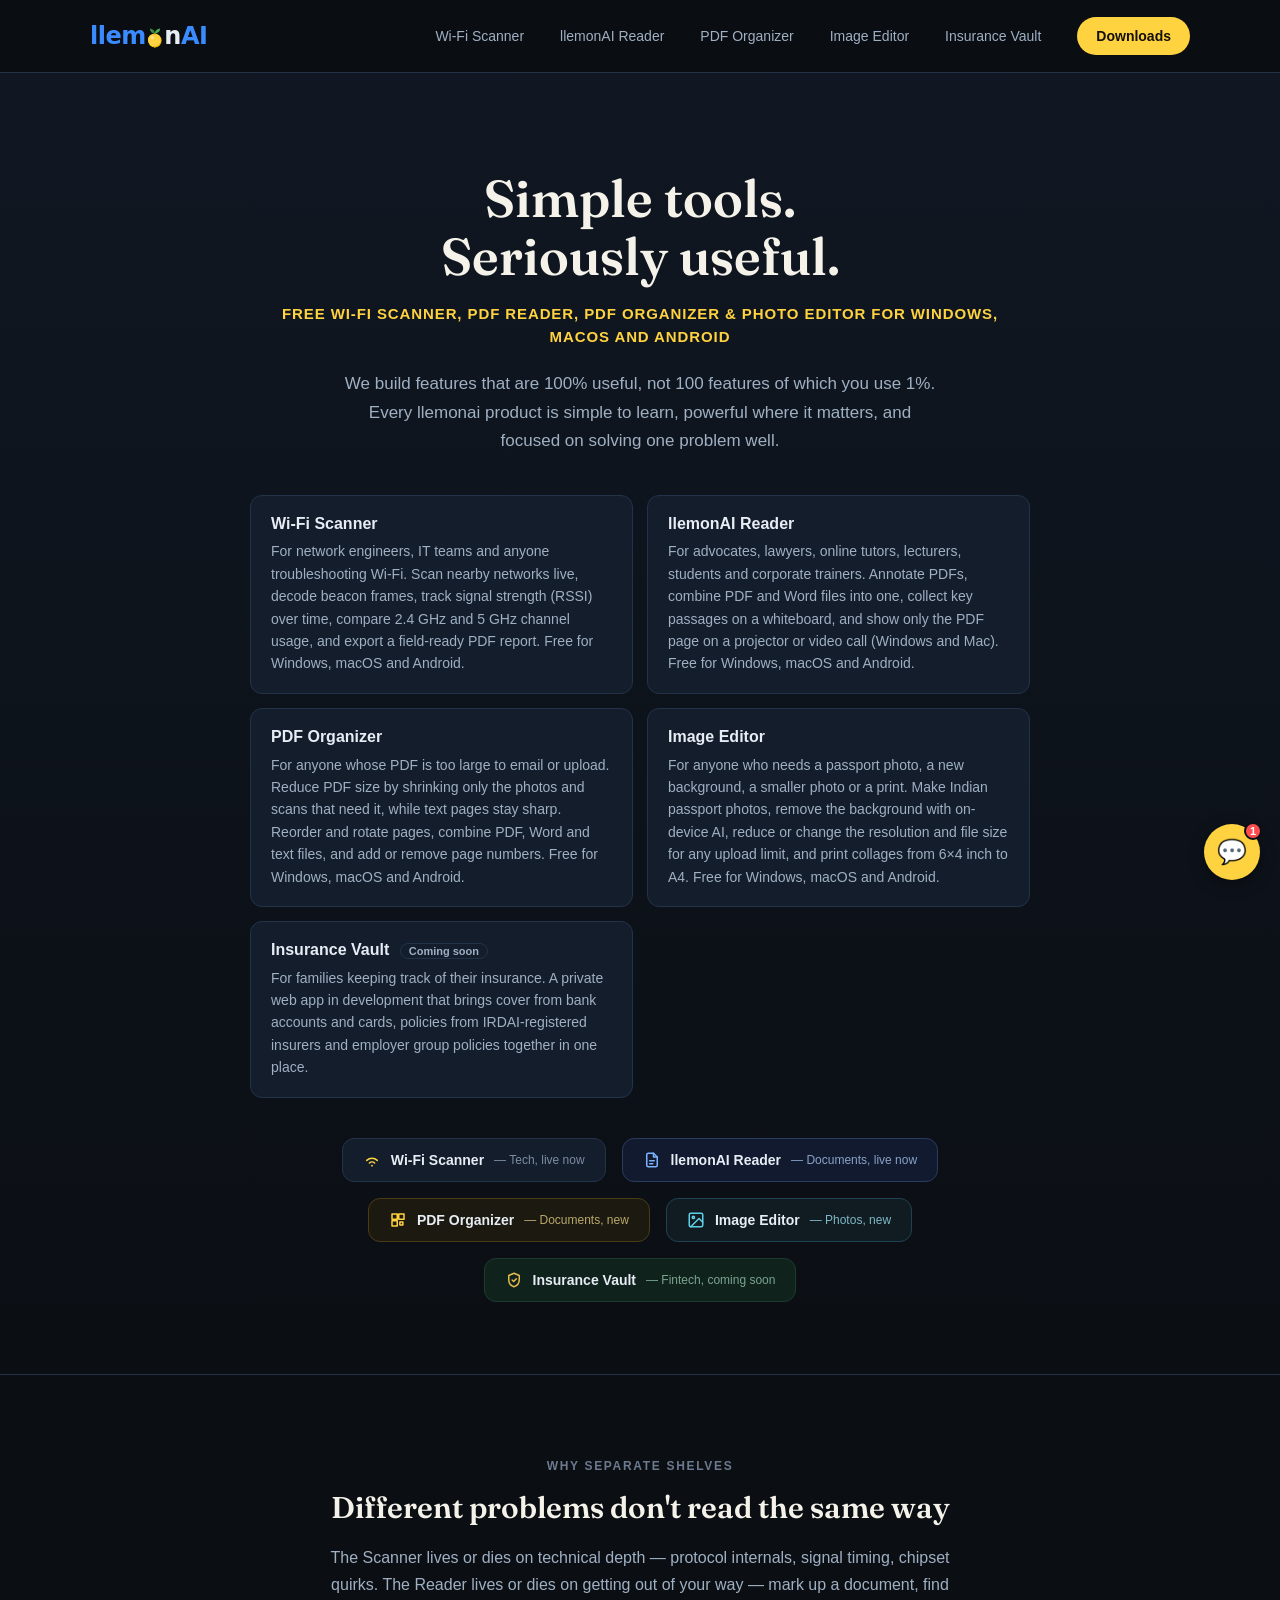
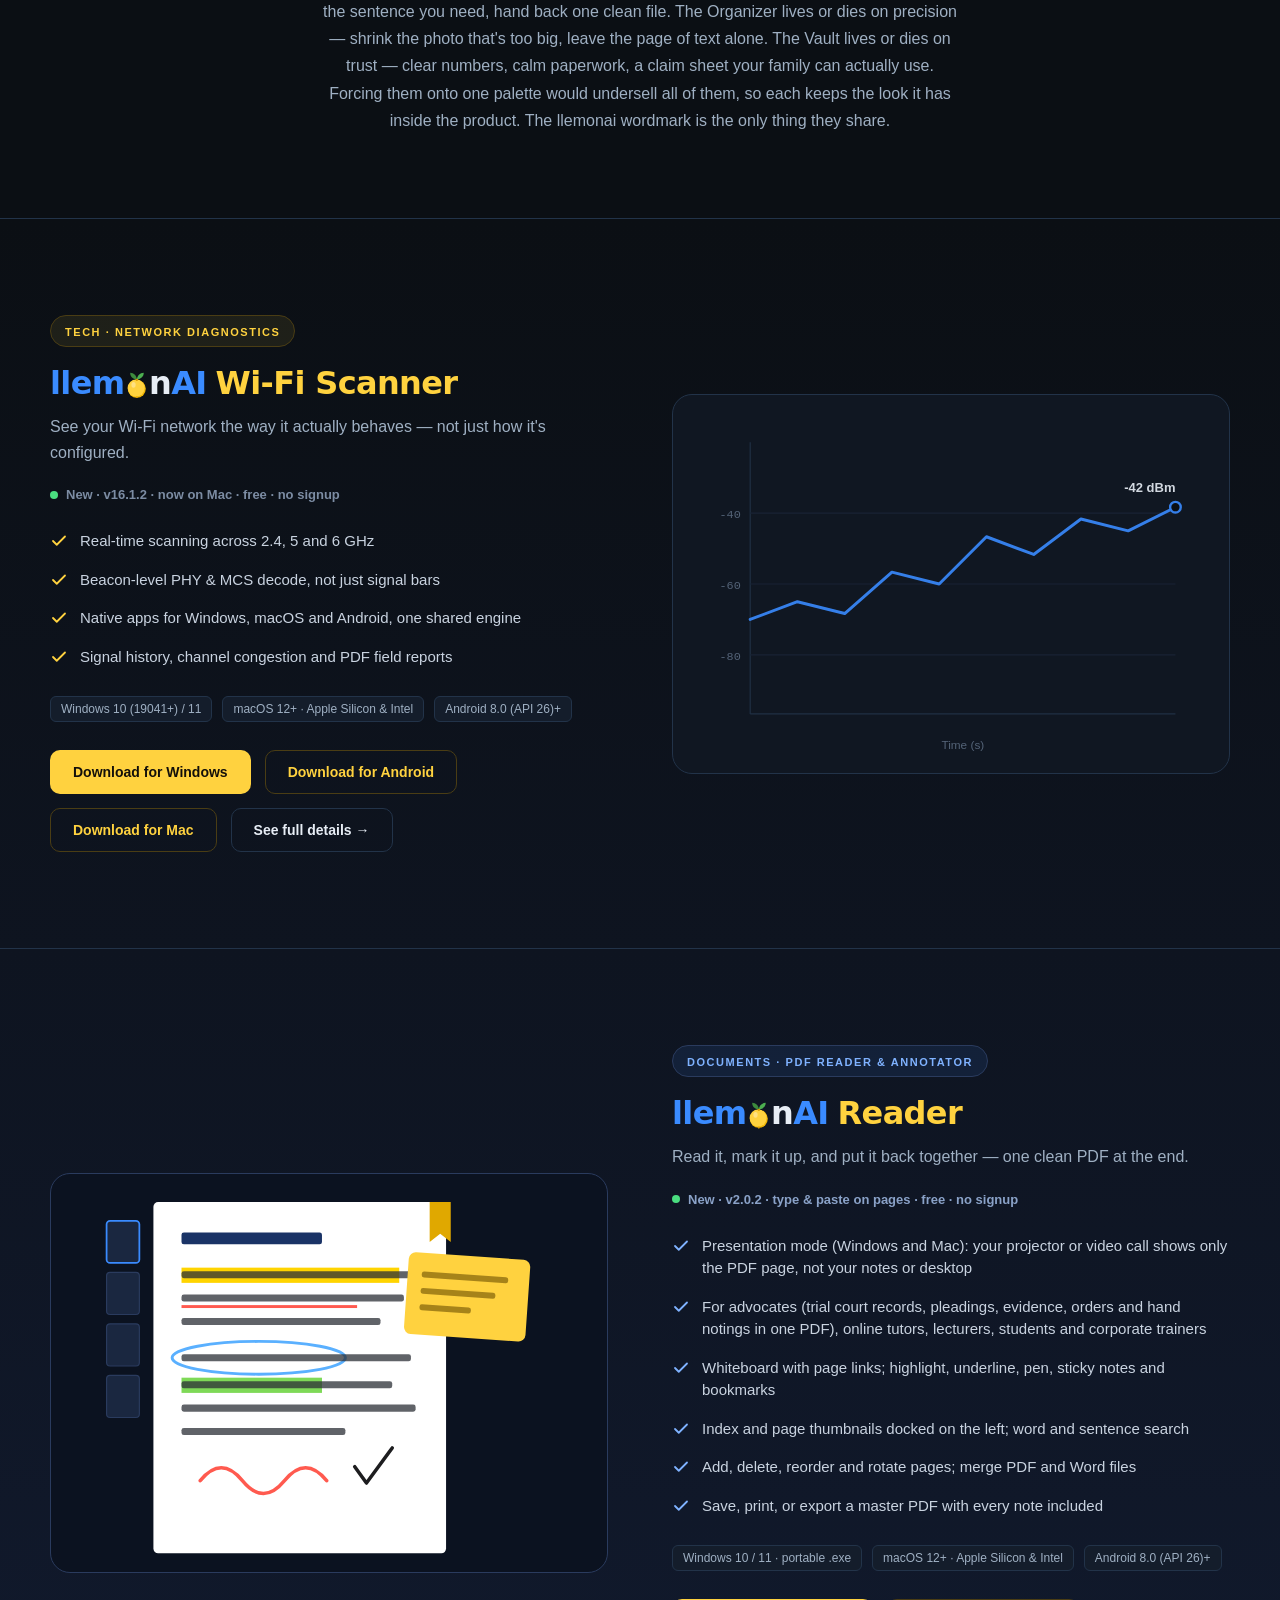
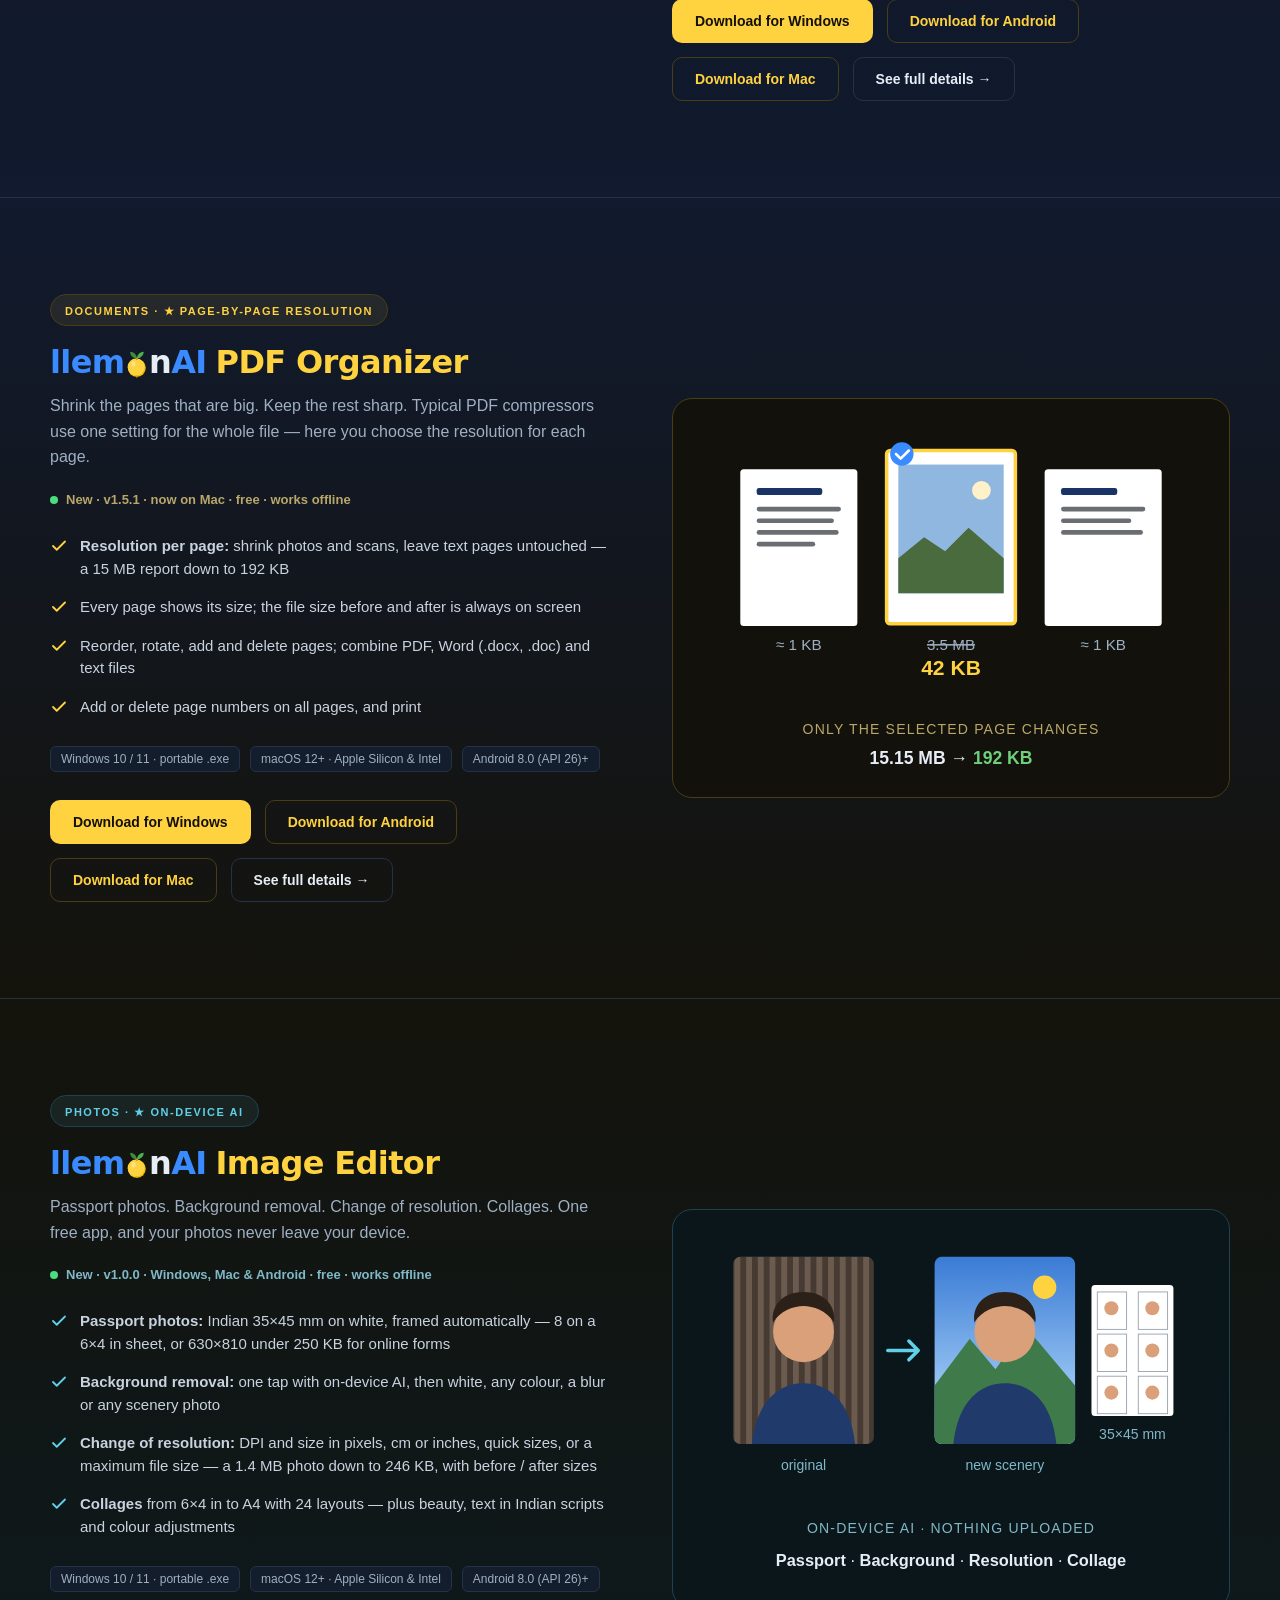
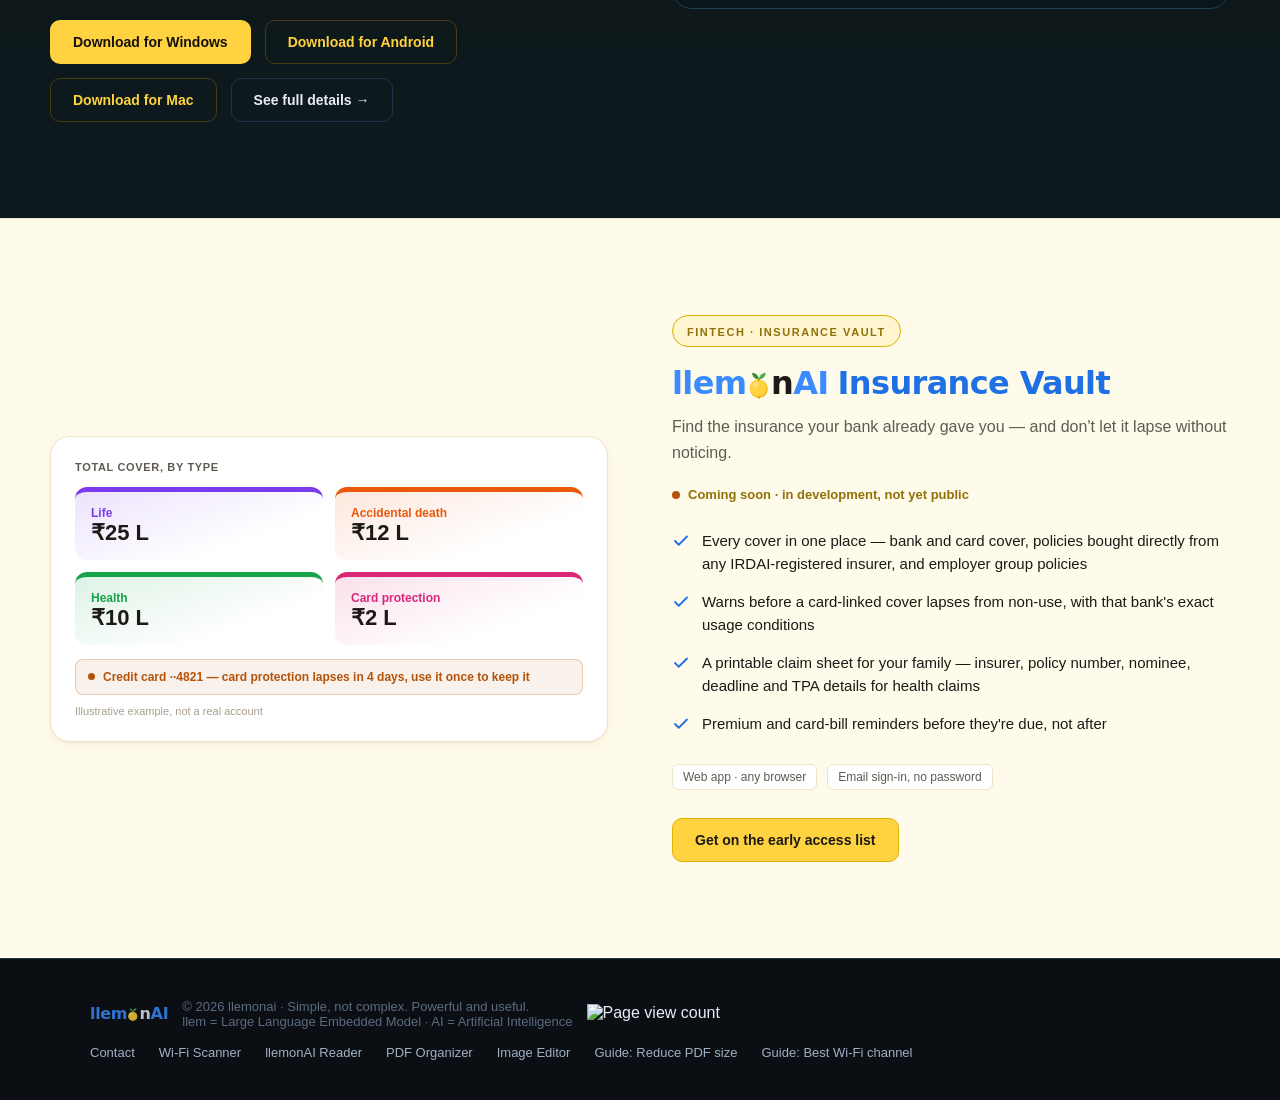
==== commit ef1eb9e2: "llemonAI Reader 2.0.2: type and paste text and pictures onto pages, linked on the whiteboard" ====
--- a/index.html
+++ b/index.html
@@ -529,7 +529,7 @@
 
       <div class="status-row">
         <span class="status-dot" style="background: #4ade80;"></span>
-        <span class="status-text" style="color: #8aa2c8;">New &middot; v2.0.1 &middot; now on Mac &middot; free &middot; no signup</span>
+        <span class="status-text" style="color: #8aa2c8;">New &middot; v2.0.2 &middot; type &amp; paste on pages &middot; free &middot; no signup</span>
       </div>
 
       <div class="feature-list">
@@ -935,7 +935,7 @@
     },
     {
       q: "What is llemonAI Reader?",
-      a: "A free PDF reader, annotator and presentation tool for Windows, macOS and Android (new, v2.0.1). Highlight and underline text, write with a pen, add sticky notes and bookmarks, search words or sentences, add/delete/reorder/hide pages, merge PDF and Word files, and collect passages on a whiteboard. On Windows and Mac, Presentation mode shows a projector or video call only the PDF page. Windows is a single portable .exe (~14 MB), Mac a ~2 MB .dmg for Apple Silicon and Intel, Android a ~2.5 MB .apk. See the <a href=\"reader.html\">Reader page</a> for screenshots and downloads."
+      a: "A free PDF reader, annotator and presentation tool for Windows, macOS and Android (new, v2.0.2). Highlight and underline text, write with a pen, type or paste text and pictures onto pages, add sticky notes and bookmarks, search words or sentences, add/delete/reorder/hide pages, merge PDF and Word files, and collect passages on a whiteboard. On Windows and Mac, Presentation mode shows a projector or video call only the PDF page. Windows is a single portable .exe (~14 MB), Mac a ~2 MB .dmg for Apple Silicon and Intel, Android a ~2.5 MB .apk. See the <a href=\"reader.html\">Reader page</a> for screenshots and downloads."
     },
     {
       q: "What is llemonAI PDF Organizer?",
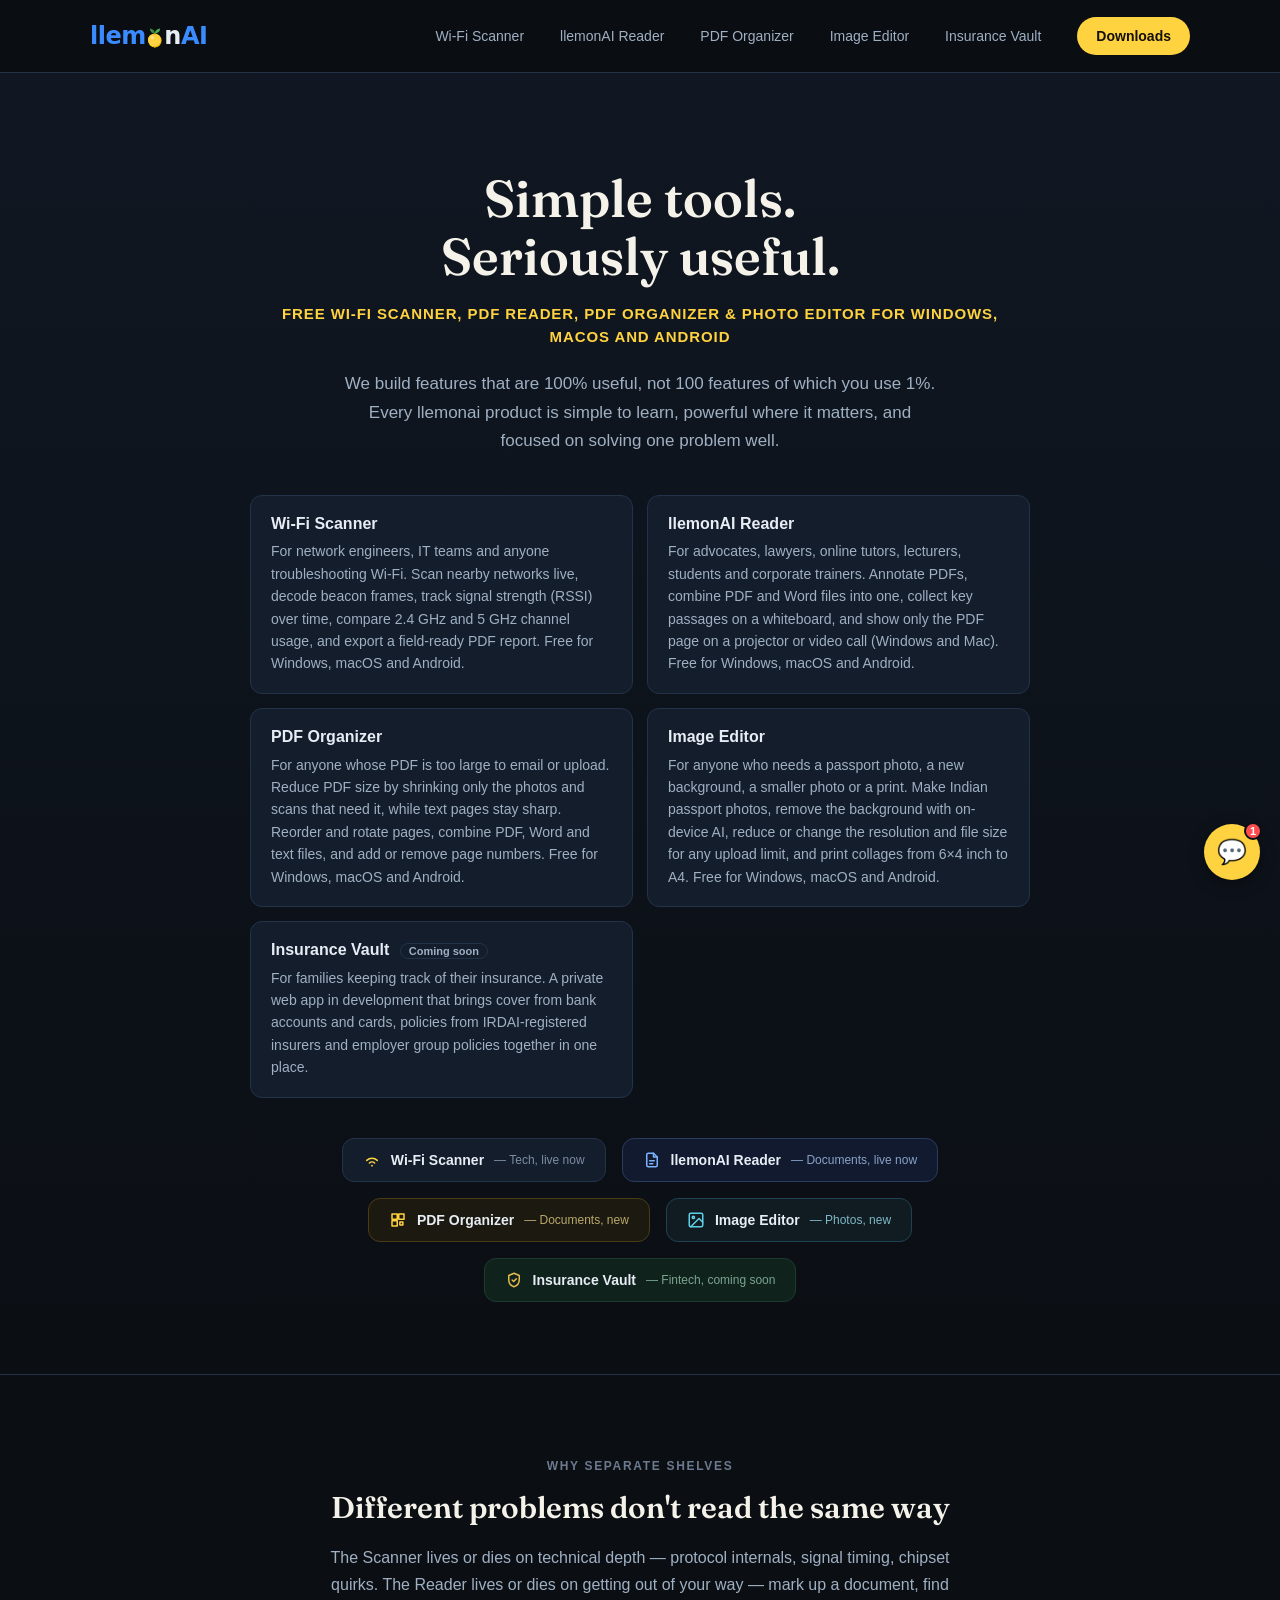
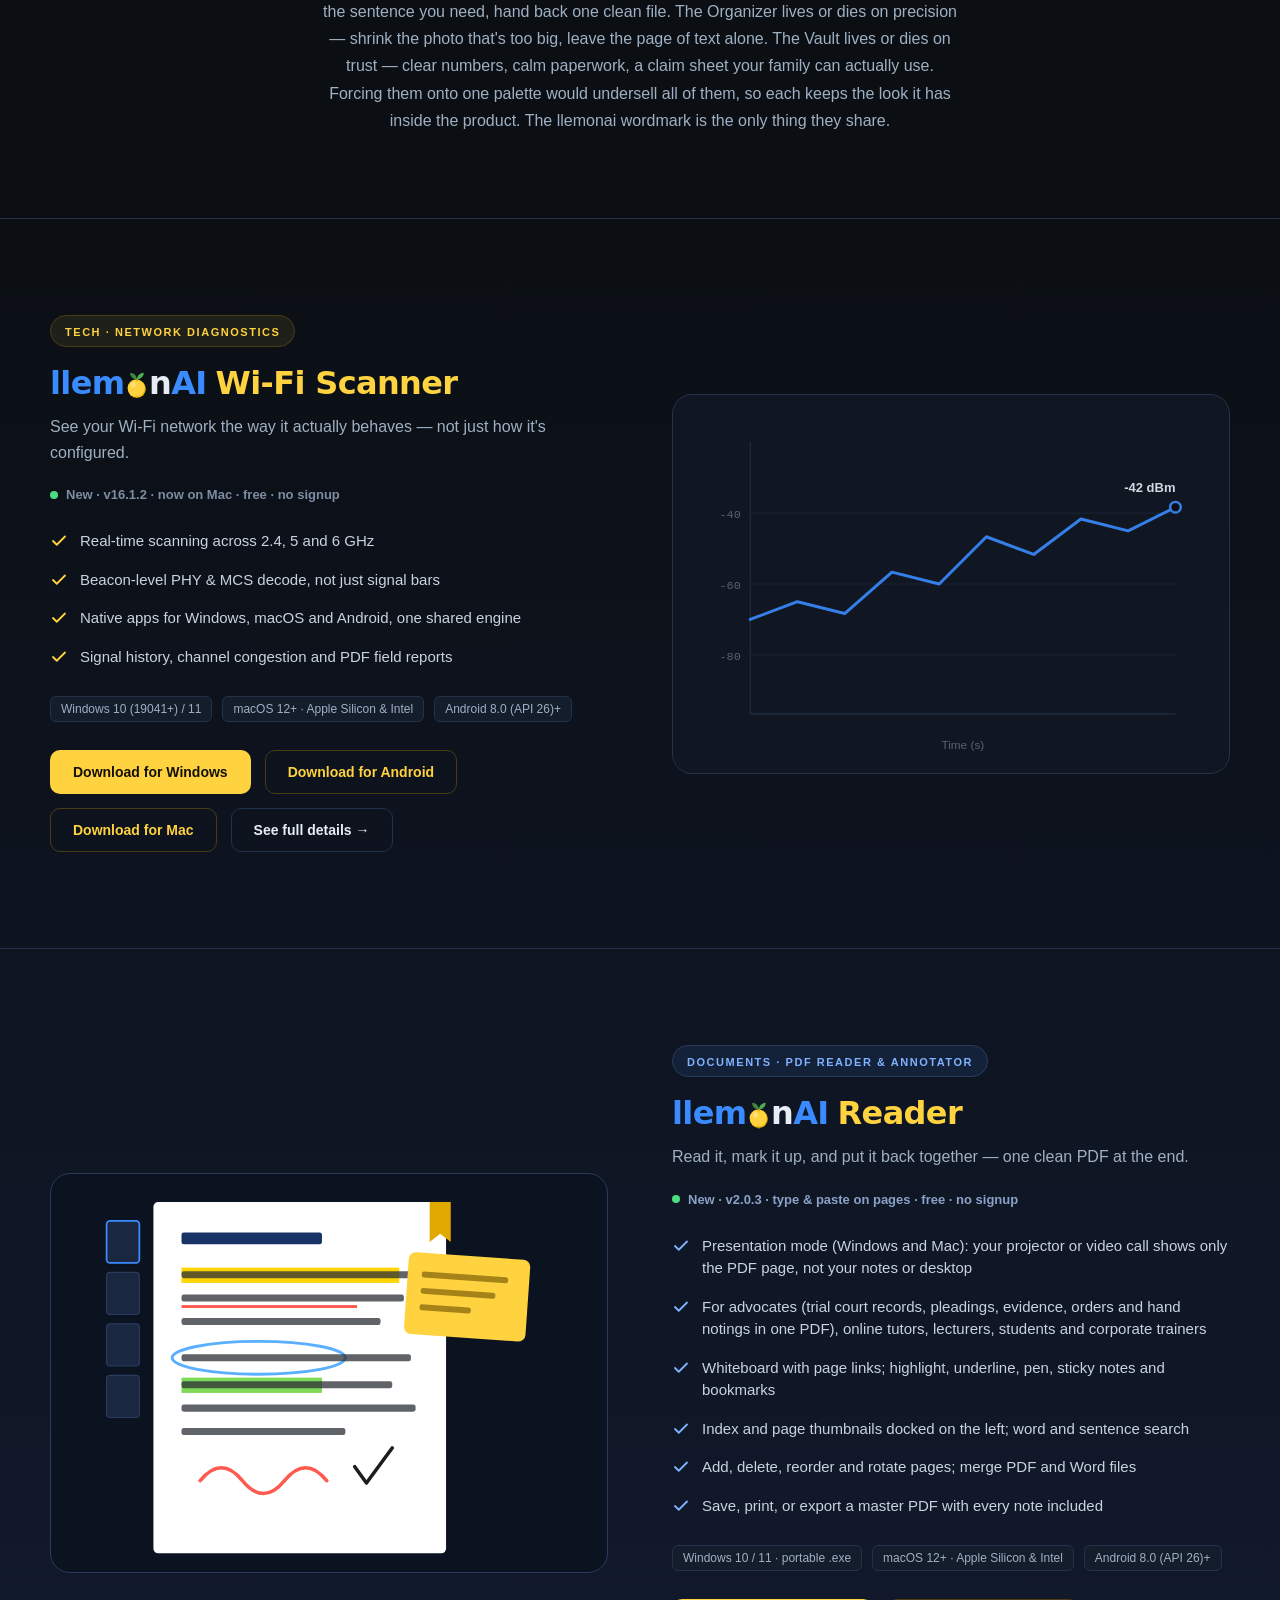
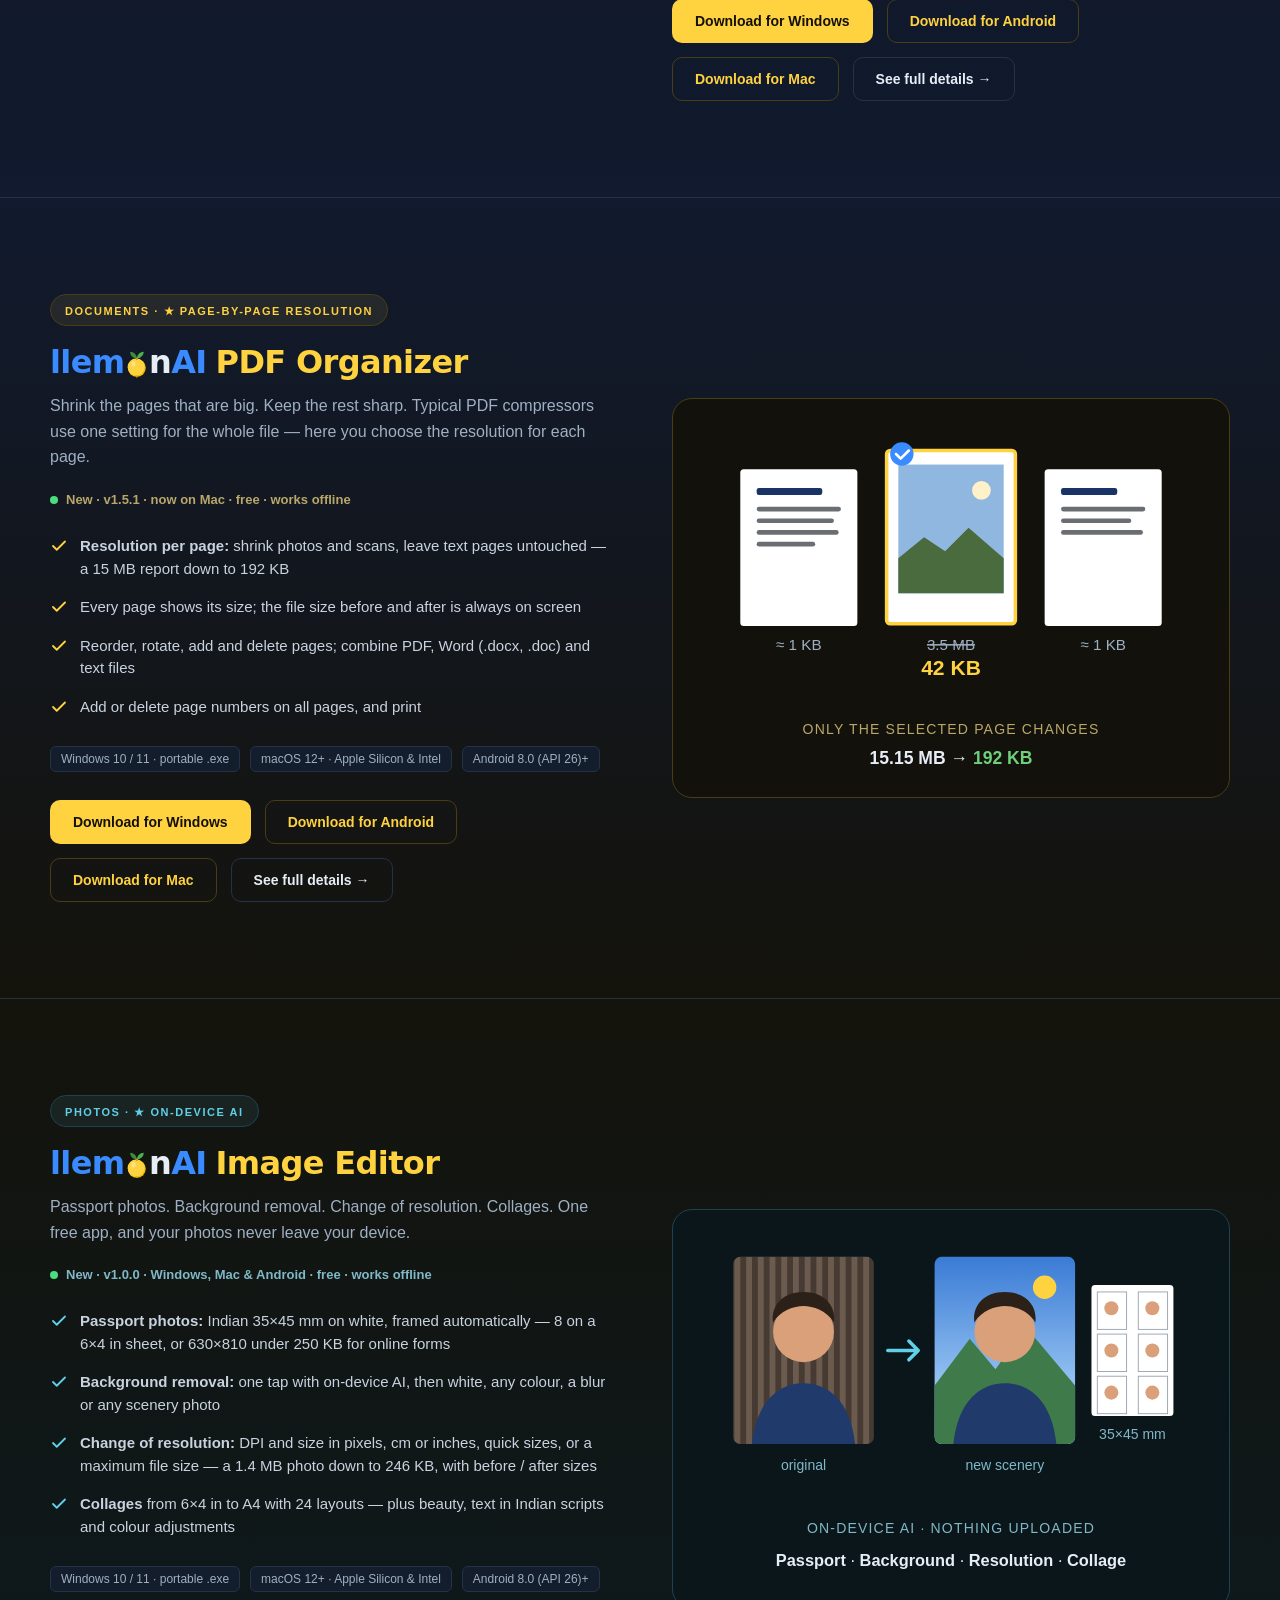
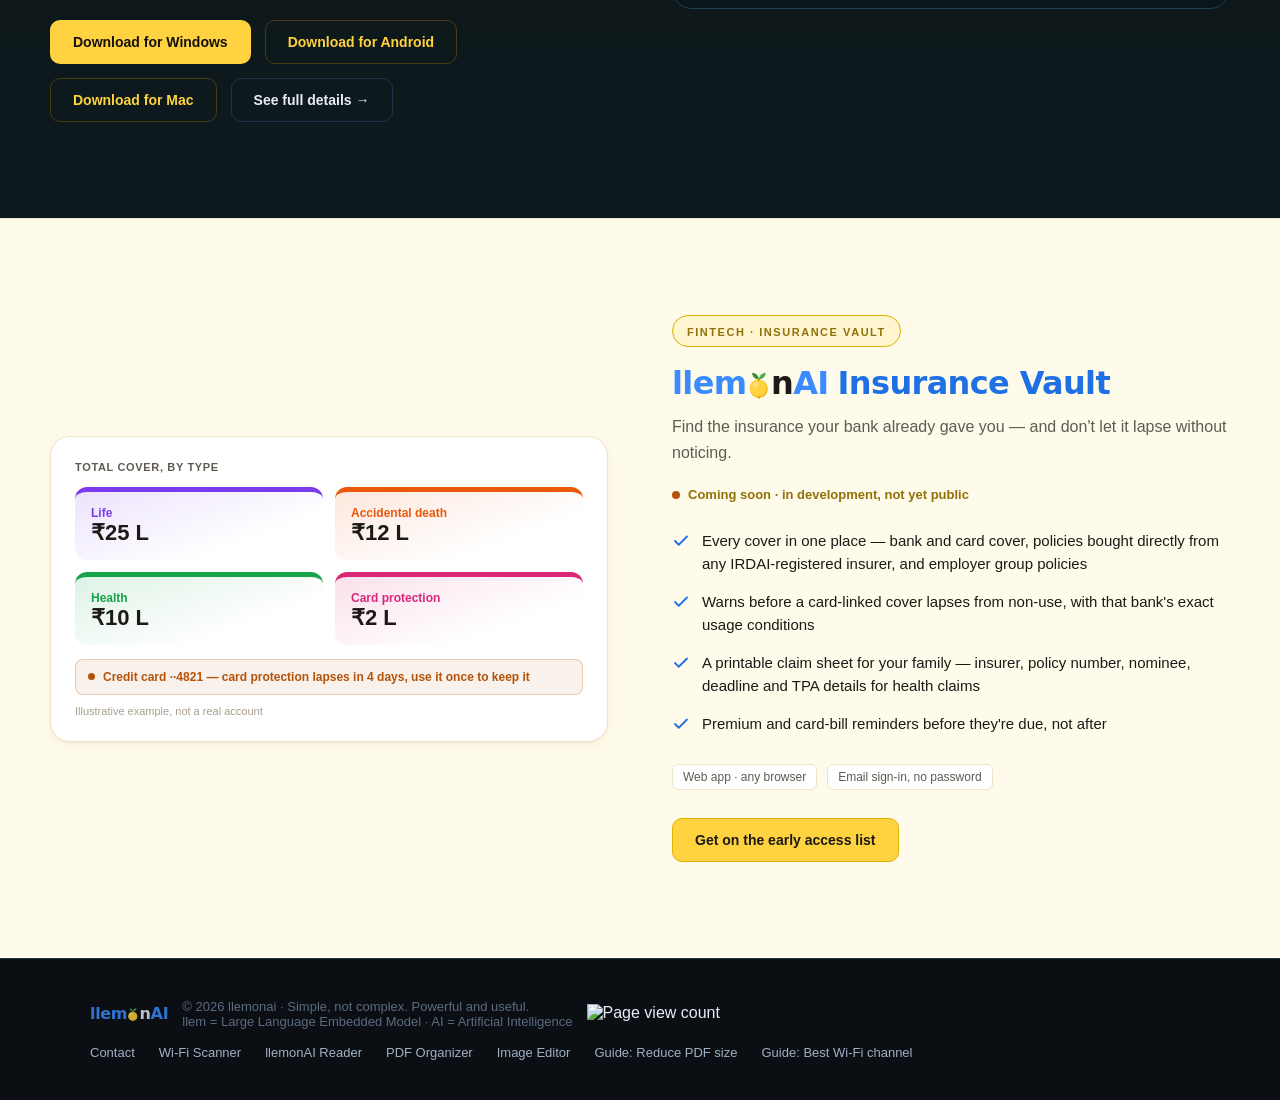
==== commit 7946ebbb: "Reader 2.0.3: correct page jumps in continuous view, Windows Always in Open with" ====
--- a/index.html
+++ b/index.html
@@ -529,7 +529,7 @@
 
       <div class="status-row">
         <span class="status-dot" style="background: #4ade80;"></span>
-        <span class="status-text" style="color: #8aa2c8;">New &middot; v2.0.2 &middot; type &amp; paste on pages &middot; free &middot; no signup</span>
+        <span class="status-text" style="color: #8aa2c8;">New &middot; v2.0.3 &middot; type &amp; paste on pages &middot; free &middot; no signup</span>
       </div>
 
       <div class="feature-list">
@@ -935,7 +935,7 @@
     },
     {
       q: "What is llemonAI Reader?",
-      a: "A free PDF reader, annotator and presentation tool for Windows, macOS and Android (new, v2.0.2). Highlight and underline text, write with a pen, type or paste text and pictures onto pages, add sticky notes and bookmarks, search words or sentences, add/delete/reorder/hide pages, merge PDF and Word files, and collect passages on a whiteboard. On Windows and Mac, Presentation mode shows a projector or video call only the PDF page. Windows is a single portable .exe (~14 MB), Mac a ~2 MB .dmg for Apple Silicon and Intel, Android a ~2.5 MB .apk. See the <a href=\"reader.html\">Reader page</a> for screenshots and downloads."
+      a: "A free PDF reader, annotator and presentation tool for Windows, macOS and Android (new, v2.0.3). Highlight and underline text, write with a pen, type or paste text and pictures onto pages, add sticky notes and bookmarks, search words or sentences, add/delete/reorder/hide pages, merge PDF and Word files, and collect passages on a whiteboard. On Windows and Mac, Presentation mode shows a projector or video call only the PDF page. Windows is a single portable .exe (~14 MB), Mac a ~2 MB .dmg for Apple Silicon and Intel, Android a ~2.5 MB .apk. See the <a href=\"reader.html\">Reader page</a> for screenshots and downloads."
     },
     {
       q: "What is llemonAI PDF Organizer?",
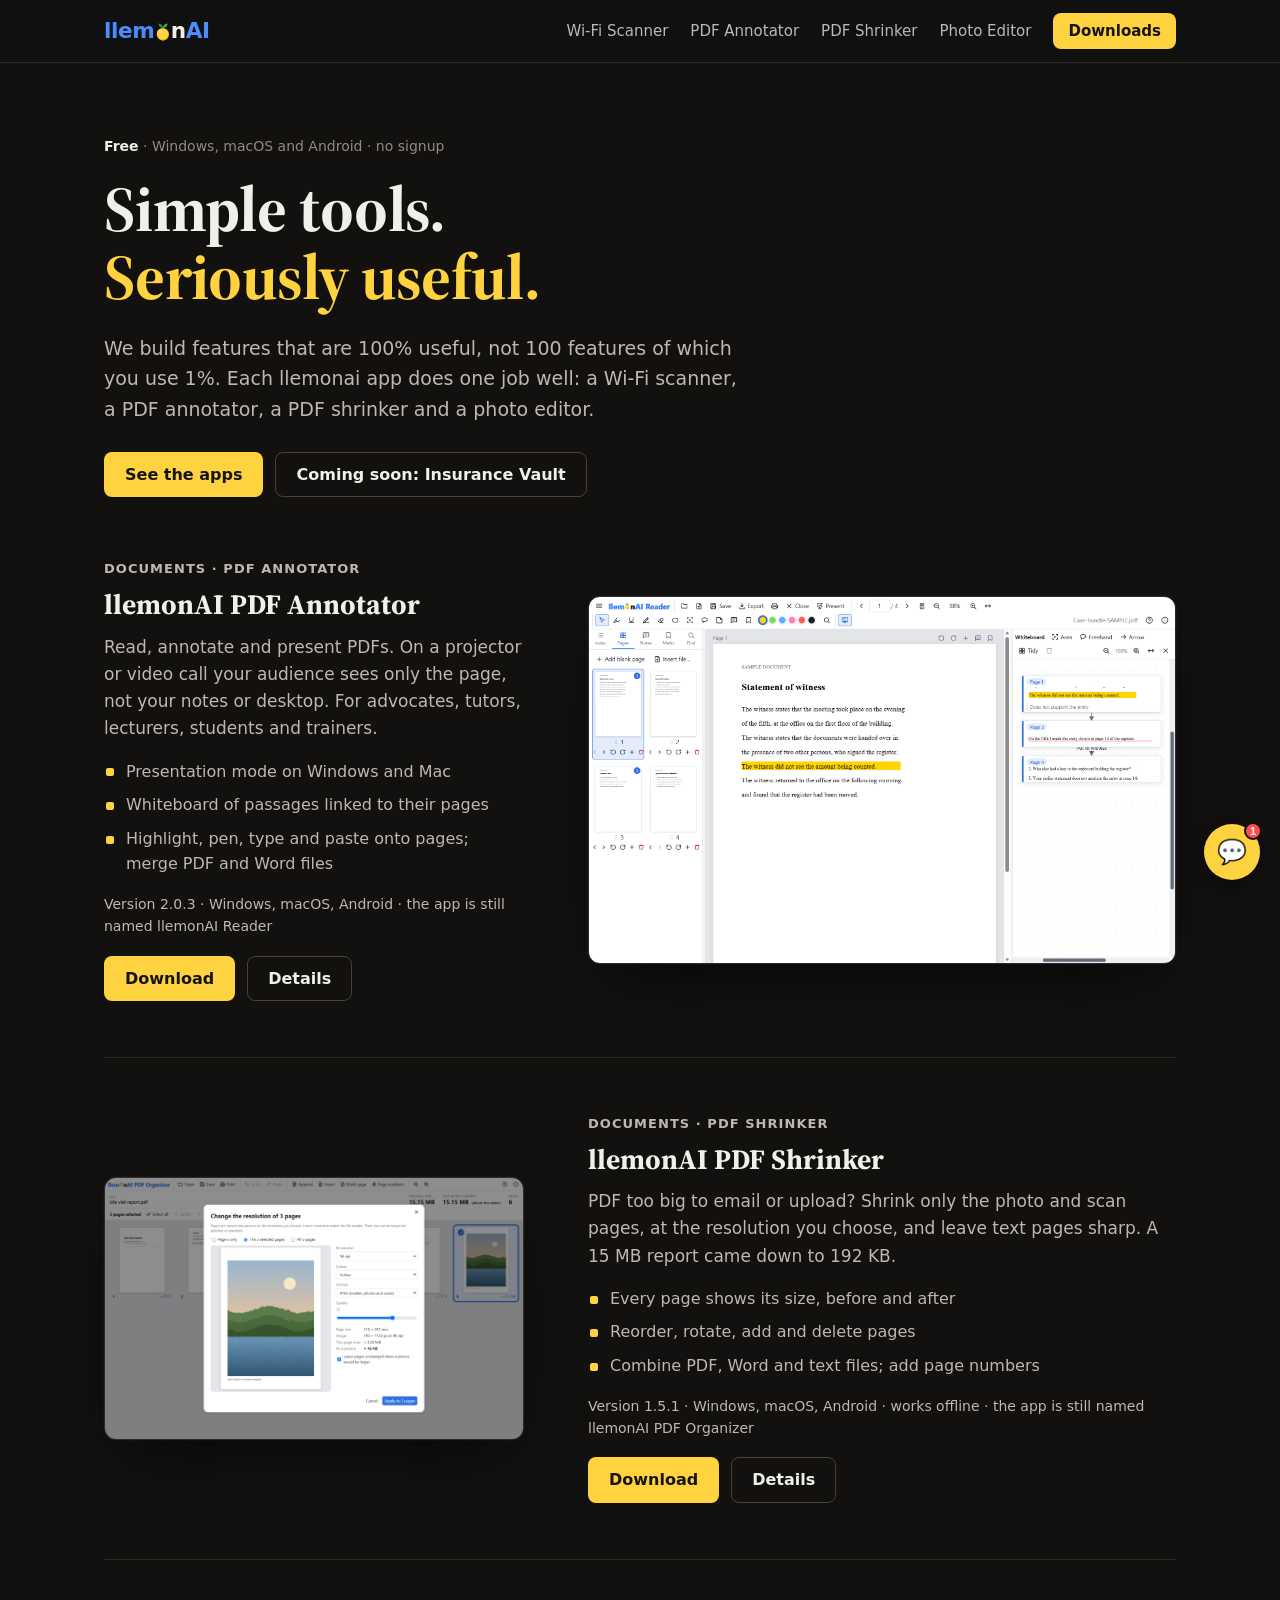
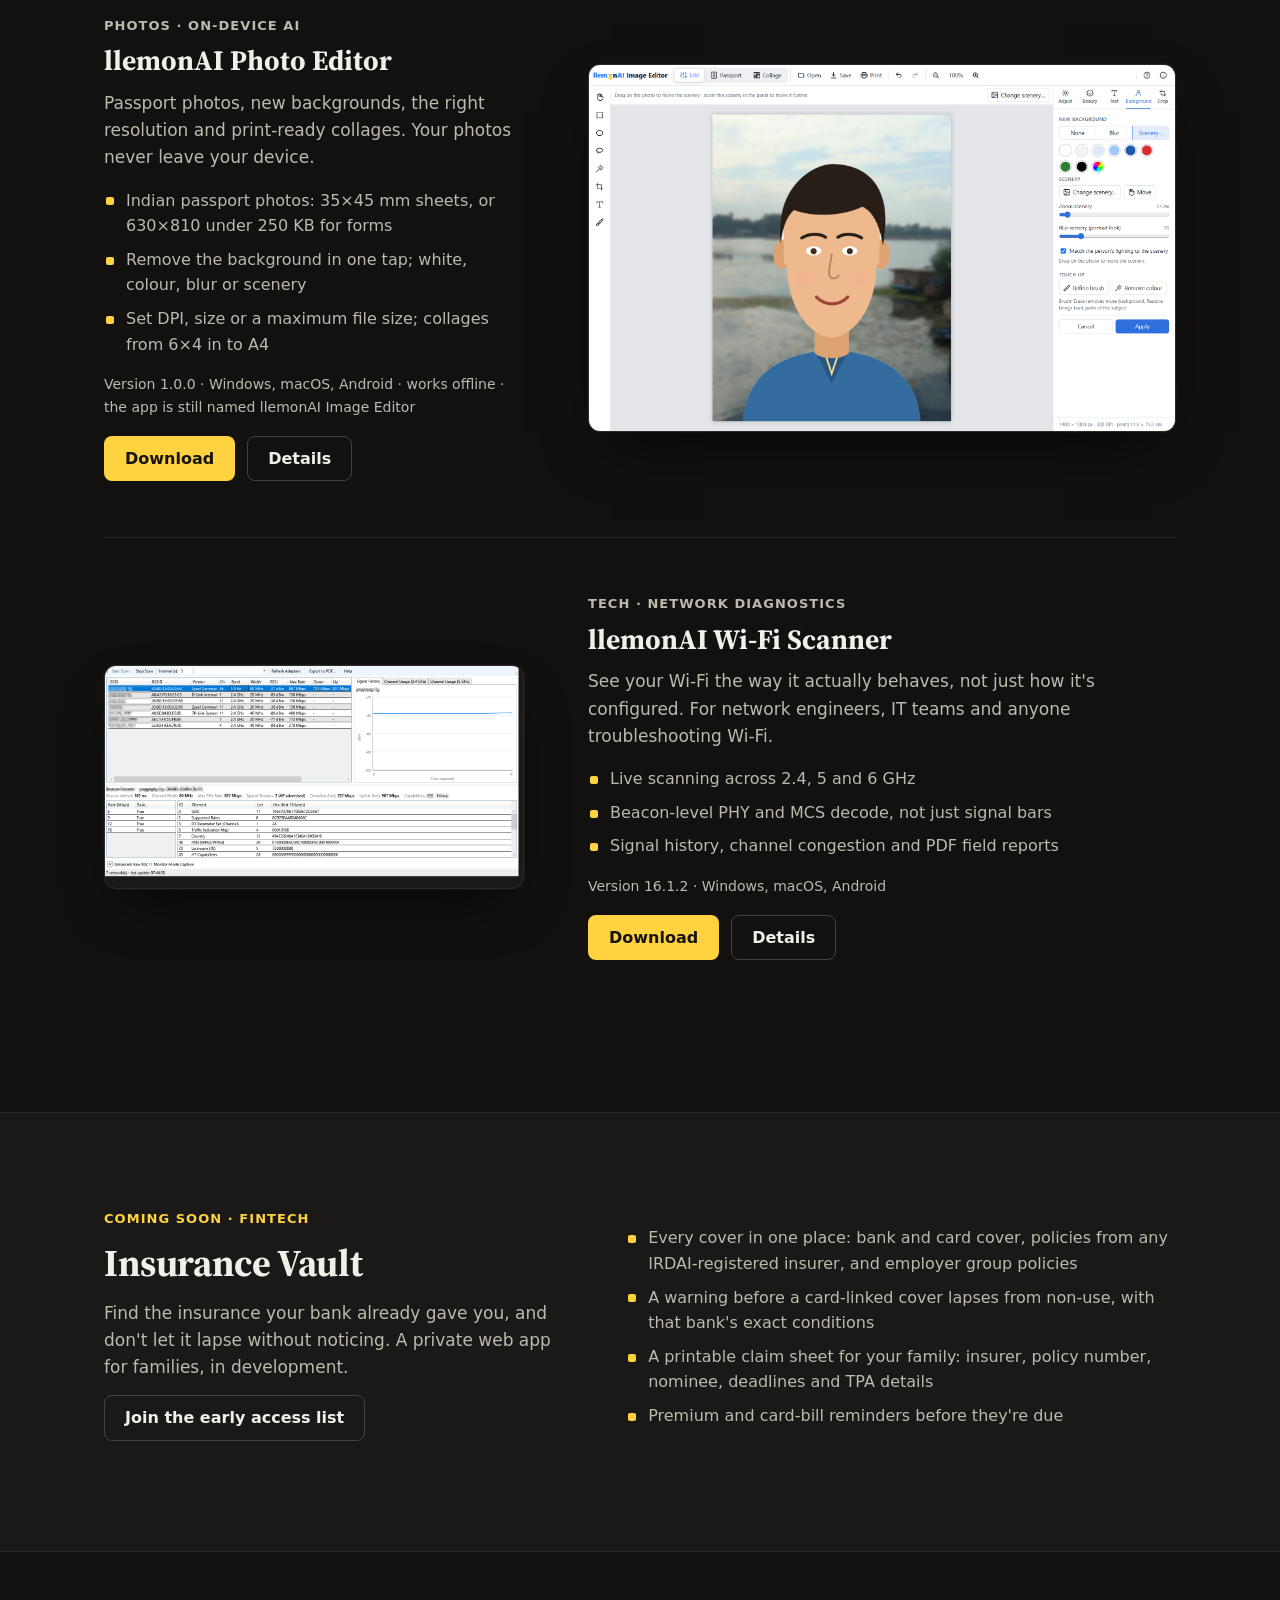
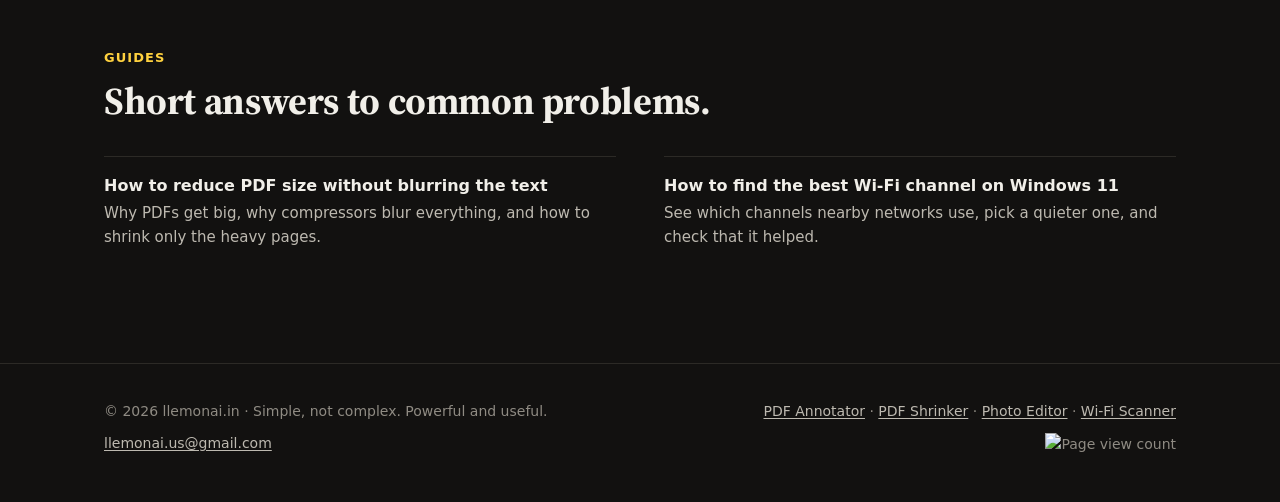
==== commit d92b87b4: "Redesign: dark theme on every page, shared stylesheet, real screenshots first; website names PDF Ann" ====
--- a/index.html
+++ b/index.html
@@ -3,8 +3,8 @@
 <head>
 <meta charset="UTF-8" />
 <meta name="viewport" content="width=device-width, initial-scale=1.0" />
-<title>llemonai &mdash; llemonAI Wi-Fi Scanner, llemonAI Reader, llemonAI PDF Organizer &amp; Insurance Vault</title>
-<meta name="description" content="llemonai builds simple, seriously useful software — features that are 100% useful, not 100 features of which you use 1%: a free Wi-Fi diagnostics tool, a free PDF reader, annotator and presentation tool for advocates, teachers and students, and a free PDF organizer that changes resolution page by page, for Windows, macOS &amp; Android, plus Insurance Vault, a family insurance tracker (coming soon)." />
+<title>llemonai &mdash; llemonAI Wi-Fi Scanner, llemonAI PDF Annotator, llemonAI PDF Shrinker &amp; Insurance Vault</title>
+<meta name="description" content="llemonai builds simple, seriously useful software — features that are 100% useful, not 100 features of which you use 1%: a free Wi-Fi diagnostics tool, a free PDF annotator and presentation tool for advocates, teachers and students, a free PDF shrinker that changes resolution page by page, and a free photo editor for passport photos and backgrounds, for Windows, macOS &amp; Android, plus Insurance Vault, a family insurance tracker (coming soon)." />
 <meta name="keywords" content="llemonai, llemonai.in, free software, free windows software, free android apps, portable software, no installer, wifi scanner, wi-fi analyzer, wifi diagnostics, wifi channel analyzer, rssi signal strength, beacon frame decoder, network troubleshooting, wifi site survey report, pdf reader, pdf annotator, pdf presentation tool, present pdf on projector, share pdf on zoom, pdf for advocates, pdf for lawyers, legal case file, online teaching tool, pdf for students, corporate training, pdf whiteboard, merge pdf, word to pdf, pdf organizer, reduce pdf size, compress pdf pages, reorder pdf pages, rotate pdf, add page numbers to pdf, insurance tracker, family insurance, bank account insurance cover, image editor, free photo editor, passport photo maker, passport size photo, indian passport photo 35x45, passport photo 630x810 250kb, background remover, remove background from photo, change photo background to white, reduce photo size in kb, compress photo to 250kb, change image resolution, change dpi of photo, image resizer in cm, photo collage maker, a4 photo collage, 4x6 photo collage, photo editor for windows, photo editor for mac, offline android photo editor" />
 <link rel="canonical" href="https://llemonai.in/" />
 <link rel="icon" href="assets/favicon.ico" sizes="any" />
@@ -13,13 +13,13 @@
 
 <meta property="og:type" content="website" />
 <meta property="og:url" content="https://llemonai.in/" />
-<meta property="og:title" content="llemonai — llemonAI Wi-Fi Scanner, llemonAI Reader, llemonAI PDF Organizer & Insurance Vault" />
-<meta property="og:description" content="Focused products from llemonai: a free Wi-Fi diagnostics tool, a free PDF reader & annotator and a free page-by-page PDF organizer for Windows & Android, plus Insurance Vault, a family insurance tracker (coming soon)." />
+<meta property="og:title" content="llemonai — llemonAI Wi-Fi Scanner, llemonAI PDF Annotator, llemonAI PDF Shrinker & Insurance Vault" />
+<meta property="og:description" content="Focused products from llemonai: a free Wi-Fi diagnostics tool, a free PDF annotator, a free page-by-page PDF shrinker and a free photo editor for Windows, macOS & Android, plus Insurance Vault, a family insurance tracker (coming soon)." />
 <meta property="og:image" content="https://llemonai.in/screenshots/scan-view.png" />
 
 <meta name="twitter:card" content="summary_large_image" />
-<meta name="twitter:title" content="llemonai — llemonAI Wi-Fi Scanner, llemonAI Reader, llemonAI PDF Organizer & Insurance Vault" />
-<meta name="twitter:description" content="Focused products from llemonai: a free Wi-Fi diagnostics tool, a free PDF reader & annotator and a free page-by-page PDF organizer for Windows & Android, plus Insurance Vault, a family insurance tracker (coming soon)." />
+<meta name="twitter:title" content="llemonai — llemonAI Wi-Fi Scanner, llemonAI PDF Annotator, llemonAI PDF Shrinker & Insurance Vault" />
+<meta name="twitter:description" content="Focused products from llemonai: a free Wi-Fi diagnostics tool, a free PDF annotator, a free page-by-page PDF shrinker and a free photo editor for Windows, macOS & Android, plus Insurance Vault, a family insurance tracker (coming soon)." />
 <meta name="twitter:image" content="https://llemonai.in/screenshots/scan-view.png" />
 
 <script type="application/ld+json">
@@ -43,855 +43,154 @@
 }
 </script>
 
-<link rel="preconnect" href="https://fonts.googleapis.com">
-<link rel="preconnect" href="https://fonts.gstatic.com" crossorigin>
-<link href="https://fonts.googleapis.com/css2?family=Fraunces:opsz,wght@9..144,400;9..144,500;9..144,600;9..144,700&display=swap" rel="stylesheet">
-
-<style>
-  :root {
-    --bg: #0b0f14;
-    --bg-alt: #101722;
-    --card: #141d2b;
-    --border: #223349;
-    --text: #e7edf5;
-    --text-dim: #9fb0c3;
-    --accent: #ffd23f;
-    --accent-dim: #3a8bff;
-  }
-  * { box-sizing: border-box; }
-  html, body {
-    margin: 0; padding: 0;
-    background: var(--bg);
-    color: var(--text);
-    font-family: -apple-system, "Segoe UI", Roboto, Helvetica, Arial, sans-serif;
-    scroll-behavior: smooth;
-  }
-  a { text-decoration: none; }
-  .wrap { max-width: 1180px; margin: 0 auto; padding: 0 40px; }
-  .eyebrow { text-transform: uppercase; letter-spacing: 0.14em; font-weight: 600; }
-
-  /* llemonai wordmark, redrawn from the app's own brand.tsx: llem + a lemon "o" + n + AI */
-  .wm { display: inline-flex; align-items: baseline; white-space: nowrap; font-family: "Segoe UI", system-ui, -apple-system, Roboto, sans-serif; font-weight: 800; letter-spacing: -0.02em; line-height: 1; }
-  .wm-o { width: 0.74em; height: 0.83em; align-self: flex-end; margin: 0 0.015em 0.02em; flex: none; }
-  .wm-ai { color: #3a8bff; }
-  .wm-llm::before, .wm-n::before, .wm-ai::before { content: attr(data-t); }
-  /* brand name as real text for search engines and screen readers; the visible wordmark draws its "o" as a lemon */
-  .wm-sr { position: absolute; width: 1px; height: 1px; overflow: hidden; clip: rect(0 0 0 0); white-space: nowrap; }
-  .wm-product { margin-left: 0.28em; font-weight: 700; }
-  .wm.on-dark .wm-llm { color: #3a8bff; }
-  .wm.on-dark .wm-n { color: #e7edf5; }
-  .wm.on-dark .wm-product { color: #ffd23f; }
-  .wm.on-light .wm-llm { color: #3a8bff; }
-  .wm.on-light .wm-n { color: #1c1917; }
-  .wm.on-light .wm-product { color: #1f6fe5; }
-
-  /* Nav */
-  .nav { position: sticky; top: 0; z-index: 20; backdrop-filter: blur(10px); background: rgba(11,15,20,0.86); border-bottom: 1px solid var(--border); }
-  .nav-inner { display: flex; align-items: center; justify-content: space-between; height: 72px; }
-  .nav-links { display: flex; align-items: center; gap: 36px; }
-  .nav-link { color: var(--text-dim); font-size: 14px; font-weight: 500; transition: color 0.15s; }
-  .nav-link:hover { color: var(--text); }
-  .btn { display: inline-flex; align-items: center; gap: 8px; padding: 13px 22px; border-radius: 10px; font-weight: 700; font-size: 14px; border: 1px solid transparent; transition: filter 0.15s, background 0.15s; }
-  .btn-sm { padding: 10px 18px; border-radius: 999px; }
-  .btn-primary { background: var(--accent); color: #14100a; }
-  .btn-primary:hover { filter: brightness(1.06); }
-  .btn-outline { background: transparent; border-color: #4a3d14; color: var(--accent); }
-  .btn-outline:hover { background: rgba(255,255,255,0.04); }
-
-  /* Hero */
-  .hero { background: linear-gradient(180deg, var(--bg-alt) 0%, var(--bg) 100%); padding: 96px 40px 72px; }
-  .hero-inner { max-width: 780px; margin: 0 auto; text-align: center; }
-  .hero h1 { margin: 0 0 22px; font-family: 'Fraunces', Georgia, serif; font-weight: 600; font-size: 52px; line-height: 1.12; color: #f5f2ea; }
-  .hero h1 .h1-kicker { display: block; margin-top: 18px; font-family: -apple-system, "Segoe UI", Roboto, Helvetica, Arial, sans-serif; font-size: 15px; font-weight: 600; line-height: 1.5; letter-spacing: 0.06em; text-transform: uppercase; color: #ffd23f; }
-  .hero-products { display: grid; grid-template-columns: repeat(auto-fit, minmax(280px, 1fr)); gap: 14px; margin: 0 0 40px; text-align: left; }
-  .hero-product { background: var(--card); border: 1px solid var(--border); border-radius: 12px; padding: 18px 20px; font-size: 14px; line-height: 1.6; color: var(--text-dim); }
-  .hero-product h2 { margin: 0 0 6px; font-family: inherit; font-size: 16px; font-weight: 700; line-height: 1.3; color: var(--text); }
-  .hero-product h2 a { color: inherit; text-decoration: none; }
-  .hero-product h2 a:hover { text-decoration: underline; }
-  .hero-product .soon { margin-left: 6px; font-size: 11px; font-weight: 600; color: var(--text-dim); border: 1px solid var(--border); border-radius: 999px; padding: 1px 8px; vertical-align: middle; }
-  .hero p { margin: 0 auto 40px; max-width: 600px; font-size: 17px; line-height: 1.65; color: var(--text-dim); }
-  .jump-row { display: flex; justify-content: center; gap: 16px; flex-wrap: wrap; }
-  .jump-card { display: flex; align-items: center; gap: 10px; padding: 12px 20px; border-radius: 12px; }
-  .jump-card .t { font-size: 14px; color: var(--text); font-weight: 600; }
-  .jump-card .s { font-size: 12px; }
-
-  /* Why section */
-  .why { padding: 84px 40px; border-top: 1px solid var(--border); border-bottom: 1px solid var(--border); }
-  .why-inner { max-width: 640px; margin: 0 auto; text-align: center; }
-  .why h2 { margin: 0 0 18px; font-family: 'Fraunces', Georgia, serif; font-weight: 600; font-size: 30px; color: #f5f2ea; }
-  .why p { margin: 0; font-size: 16px; line-height: 1.7; color: var(--text-dim); }
-
-  /* Product panels */
-  .panel { padding: 96px 40px; }
-  .panel-grid { max-width: 1180px; margin: 0 auto; display: grid; grid-template-columns: repeat(2, minmax(0, 1fr)); gap: 64px; align-items: center; }
-  .badge-pill { display: inline-block; padding: 6px 14px; border-radius: 999px; margin-bottom: 20px; }
-  .panel h2 { margin: 0 0 14px; }
-  .panel-sub { margin: 0 0 22px; font-size: 16px; line-height: 1.6; }
-  .status-row { display: flex; align-items: center; gap: 8px; margin-bottom: 28px; }
-  .status-dot { width: 8px; height: 8px; border-radius: 50%; display: inline-block; }
-  .status-text { font-size: 13px; font-weight: 600; }
-  .feature-list { display: flex; flex-direction: column; gap: 16px; margin-bottom: 28px; }
-  .feature-row { display: flex; gap: 12px; align-items: flex-start; }
-  .feature-row svg { flex-shrink: 0; margin-top: 2px; }
-  .feature-row span { font-size: 15px; line-height: 1.5; }
-  .chip-row { display: flex; gap: 10px; margin-bottom: 28px; flex-wrap: wrap; }
-  .chip { font-size: 12px; padding: 5px 10px; border-radius: 6px; }
-  .cta-row2 { display: flex; gap: 14px; flex-wrap: wrap; }
-
-  @media (max-width: 860px) {
-    .panel-grid { grid-template-columns: 1fr; }
-    .nav-links { gap: 18px; }
-    .nav-link { display: none; }
-  }
-
-  /* Footer */
-  .site-footer { border-top: 1px solid var(--border); padding: 40px; background: var(--bg); }
-  .site-footer-inner { max-width: 1180px; margin: 0 auto; display: flex; align-items: center; justify-content: space-between; flex-wrap: wrap; gap: 16px; }
-  .site-footer a { color: var(--text-dim); font-size: 13px; }
-
-  /* Chat widget */
-  #chat-toggle {
-    position: fixed; right: 20px; bottom: 20px; z-index: 1000;
-    width: 56px; height: 56px; border-radius: 50%;
-    background: var(--accent); color: #14100a; border: none;
-    font-size: 24px; cursor: pointer;
-    box-shadow: 0 4px 16px rgba(0,0,0,0.4);
-    display: flex; align-items: center; justify-content: center;
-    transition: transform 0.18s ease, box-shadow 0.18s ease;
-  }
-  #chat-toggle:hover { transform: scale(1.08); box-shadow: 0 6px 20px rgba(0,0,0,0.5); }
-  #chat-toggle .chat-badge {
-    position: absolute; top: -2px; right: -2px;
-    width: 18px; height: 18px; border-radius: 50%;
-    background: #ff4d4f; color: #fff; font-size: 11px; font-weight: 700;
-    display: flex; align-items: center; justify-content: center;
-    border: 2px solid var(--bg);
-    animation: chat-badge-pulse 1.8s ease-in-out infinite;
-  }
-  #chat-toggle .chat-badge.hidden { display: none; }
-  @keyframes chat-badge-pulse {
-    0%, 100% { transform: scale(1); }
-    50% { transform: scale(1.18); }
-  }
-
-  #chat-panel {
-    position: fixed; right: 20px; bottom: 88px; z-index: 1000;
-    width: 400px; max-width: calc(100vw - 40px);
-    height: min(720px, 85vh); max-height: calc(100vh - 100px);
-    background: var(--card); border: 1px solid var(--border); border-radius: 14px;
-    box-shadow: 0 12px 32px rgba(0,0,0,0.5);
-    display: flex; flex-direction: column; overflow: hidden;
-    opacity: 0; transform: translateY(12px) scale(0.98);
-    pointer-events: none;
-    transition: opacity 0.18s ease, transform 0.18s ease;
-  }
-  #chat-panel.open { opacity: 1; transform: translateY(0) scale(1); pointer-events: auto; }
-  @media (max-width: 440px) {
-    #chat-panel { right: 12px; bottom: 80px; width: calc(100vw - 24px); height: min(720px, 80vh); }
-    #chat-toggle { right: 14px; bottom: 14px; }
-  }
-
-  #chat-body { min-height: 160px; flex: 1 1 auto; }
-  #chat-quick-replies { max-height: 100px; overflow-y: auto; flex-shrink: 0; }
-  #chat-quick-replies.collapsed { display: none; }
-  #chat-more-toggle {
-    flex-shrink: 0; margin: 0 16px 10px; padding: 7px 12px; font-size: 12.5px;
-    background: transparent; border: 1px dashed var(--border); color: var(--text-dim);
-    border-radius: 999px; cursor: pointer; align-self: flex-start;
-  }
-  #chat-more-toggle:hover { border-color: var(--accent-dim); color: var(--accent-dim); }
-  #chat-quick-replies::-webkit-scrollbar { width: 6px; }
-  #chat-quick-replies::-webkit-scrollbar-thumb { background: var(--border); border-radius: 3px; }
-
-  #chat-header {
-    padding: 14px 16px; border-bottom: 1px solid var(--border);
-    display: flex; align-items: center; gap: 10px;
-    background: var(--bg-alt); font-weight: 700; font-size: 14px;
-  }
-  #chat-header .chat-avatar {
-    width: 28px; height: 28px; border-radius: 50%;
-    background: var(--accent); color: #14100a;
-    display: flex; align-items: center; justify-content: center; font-size: 15px; flex-shrink: 0;
-  }
-  #chat-header .chat-title-block { flex: 1; min-width: 0; }
-  #chat-header .chat-status { font-weight: 400; font-size: 11px; color: var(--text-dim); display: flex; align-items: center; gap: 5px; margin-top: 1px; }
-  #chat-header .chat-status .dot { width: 6px; height: 6px; border-radius: 50%; background: #3ddc84; display: inline-block; }
-  #chat-header button {
-    background: none; border: none; color: var(--text-dim); font-size: 20px; cursor: pointer; line-height: 1;
-    padding: 4px; border-radius: 6px; transition: background 0.15s ease, color 0.15s ease;
-  }
-  #chat-header button:hover { background: rgba(255,255,255,0.06); color: var(--text); }
-
-  #chat-body { flex: 1; overflow-y: auto; scroll-behavior: smooth; padding: 14px 16px; display: flex; flex-direction: column; gap: 10px; }
-  #chat-body::-webkit-scrollbar { width: 6px; }
-  #chat-body::-webkit-scrollbar-thumb { background: var(--border); border-radius: 3px; }
-
-  .chat-row { display: flex; align-items: flex-end; gap: 6px; max-width: 92%; animation: chat-pop-in 0.16s ease; }
-  .chat-row.user { align-self: flex-end; flex-direction: row-reverse; }
-  .chat-row .chat-mini-avatar {
-    width: 20px; height: 20px; border-radius: 50%; flex-shrink: 0;
-    background: var(--bg-alt); border: 1px solid var(--border);
-    display: flex; align-items: center; justify-content: center; font-size: 11px;
-  }
-  @keyframes chat-pop-in {
-    from { opacity: 0; transform: translateY(4px); }
-    to { opacity: 1; transform: translateY(0); }
-  }
-  .chat-msg { font-size: 13.5px; line-height: 1.5; }
-  .chat-msg.bot { background: var(--bg-alt); border: 1px solid var(--border); border-radius: 10px 10px 10px 2px; padding: 8px 12px; }
-  .chat-msg.user { background: var(--accent-dim); color: #fff; border-radius: 10px 10px 2px 10px; padding: 8px 12px; }
-  .chat-msg a { color: inherit; text-decoration: underline; }
-  .chat-msg.bot a { color: var(--accent-dim); }
-
-  .chat-typing { display: flex; gap: 4px; padding: 10px 12px; }
-  .chat-typing span {
-    width: 6px; height: 6px; border-radius: 50%; background: var(--text-dim);
-    animation: chat-typing-bounce 1s infinite ease-in-out;
-  }
-  .chat-typing span:nth-child(2) { animation-delay: 0.15s; }
-  .chat-typing span:nth-child(3) { animation-delay: 0.3s; }
-  @keyframes chat-typing-bounce {
-    0%, 60%, 100% { transform: translateY(0); opacity: 0.5; }
-    30% { transform: translateY(-4px); opacity: 1; }
-  }
-
-  #chat-quick-replies { padding: 10px 16px 16px; border-top: 1px solid var(--border); display: flex; flex-wrap: wrap; gap: 8px; }
-  .chat-chip {
-    background: transparent; border: 1px solid var(--border); color: var(--text);
-    border-radius: 999px; padding: 7px 12px; font-size: 12.5px; cursor: pointer; text-align: left;
-    transition: border-color 0.15s ease, color 0.15s ease, background 0.15s ease;
-  }
-  .chat-chip:hover { border-color: var(--accent-dim); color: var(--accent-dim); background: rgba(58,139,255,0.08); }
-
-  #chat-input-row { display: flex; gap: 8px; padding: 12px 16px; border-top: 1px solid var(--border); flex-shrink: 0; }
-  #chat-input {
-    flex: 1; background: var(--bg-alt); border: 1px solid var(--border); border-radius: 20px;
-    padding: 9px 14px; color: var(--text); font-size: 13px; outline: none;
-  }
-  #chat-input:focus { border-color: var(--accent-dim); }
-  #chat-send, #chat-attach {
-    background: var(--accent); color: #14100a; border: none; border-radius: 50%;
-    width: 36px; height: 36px; flex-shrink: 0; cursor: pointer; font-size: 15px;
-    display: flex; align-items: center; justify-content: center;
-    transition: transform 0.12s ease;
-  }
-  #chat-attach { background: transparent; border: 1px solid var(--border); color: var(--text-dim); }
-  #chat-attach:hover, #chat-send:hover { transform: scale(1.06); }
-  #chat-attach:hover { border-color: var(--accent-dim); color: var(--accent-dim); }
-  #chat-send:disabled { opacity: 0.5; cursor: default; transform: none; }
-  .chat-msg.error { background: rgba(255,77,79,0.1); border-color: rgba(255,77,79,0.3); }
-
-  #chat-report-pill {
-    display: none; align-items: center; gap: 8px; margin: 0 16px 10px;
-    background: rgba(58,139,255,0.1); border: 1px solid var(--accent-dim); border-radius: 10px;
-    padding: 8px 10px; font-size: 12px; flex-shrink: 0;
-  }
-  #chat-report-pill.show { display: flex; }
-  #chat-report-pill .name { flex: 1; min-width: 0; overflow: hidden; text-overflow: ellipsis; white-space: nowrap; color: var(--text); }
-  #chat-report-pill button {
-    background: none; border: none; color: var(--text-dim); cursor: pointer; font-size: 15px; line-height: 1; padding: 2px;
-  }
-  #chat-report-pill button:hover { color: var(--text); }
-</style>
+<link rel="preconnect" href="https://fonts.googleapis.com" />
+<link rel="preconnect" href="https://fonts.gstatic.com" crossorigin />
+<link href="https://fonts.googleapis.com/css2?family=Source+Serif+4:opsz,wght@8..60,600;8..60,700&display=swap" rel="stylesheet" />
+<link rel="stylesheet" href="assets/site.css" />
 </head>
 <body>
 
-<div class="nav">
-  <div class="wrap nav-inner">
-    <a href="#top" aria-label="llemonai">
-      <span class="wm on-dark" style="font-size: 1.5rem;" title="llem = Large Language Embedded Model &middot; AI = Artificial Intelligence">
-        <span class="wm-sr">llemonAI</span><span class="wm-llm" data-t="llem" aria-hidden="true"></span>
-        <svg class="wm-o" viewBox="0 0 100 112" aria-hidden="true">
-          <path d="M50 32 C31 30 21 16 22 3 C37 4 50 15 50 32 Z" fill="#3d8b3d"/>
-          <path d="M50 32 C51 15 63 4 79 3 C80 17 68 30 50 32 Z" fill="#4caf50"/>
-          <circle cx="50" cy="71" r="38" fill="#f2b705"/>
-          <circle cx="47" cy="68" r="36" fill="#ffd23f"/>
-          <ellipse cx="36" cy="54" rx="9" ry="12" fill="#fff" opacity="0.35"/>
-          <circle cx="50" cy="33" r="5" fill="#d99a00"/>
-          <circle cx="50" cy="108" r="4.5" fill="#d99a00"/>
-        </svg>
-        <span class="wm-n" data-t="n" aria-hidden="true"></span>
-        <span class="wm-ai" data-t="AI" aria-hidden="true"></span>
-      </span>
+<div class="topbar">
+  <div class="wrap">
+    <a class="wm" href="#top" title="llem = Large Language Embedded Model &middot; AI = Artificial Intelligence">
+      <span class="wm-sr">llemonAI</span><span class="wm-llm" data-t="llem" aria-hidden="true"></span>
+      <svg class="wm-o" viewBox="0 0 100 112" aria-hidden="true">
+        <path d="M50 32 C31 30 21 16 22 3 C37 4 50 15 50 32 Z" fill="#3d8b3d"/>
+        <path d="M50 32 C51 15 63 4 79 3 C80 17 68 30 50 32 Z" fill="#4caf50"/>
+        <circle cx="50" cy="71" r="38" fill="#f2b705"/>
+        <circle cx="47" cy="68" r="36" fill="#ffd23f"/>
+        <ellipse cx="36" cy="54" rx="9" ry="12" fill="#fff" opacity="0.35"/>
+        <circle cx="50" cy="33" r="5" fill="#d99a00"/>
+        <circle cx="50" cy="108" r="4.5" fill="#d99a00"/>
+      </svg>
+      <span class="wm-n" data-t="n" aria-hidden="true"></span><span class="wm-ai" data-t="AI" aria-hidden="true"></span>
     </a>
-    <div class="nav-links">
-      <a class="nav-link" href="scanner.html">Wi-Fi Scanner</a>
-      <a class="nav-link" href="reader.html">llemonAI Reader</a>
-      <a class="nav-link" href="organizer.html">PDF Organizer</a>
-      <a class="nav-link" href="image-editor.html">Image Editor</a>
-      <a class="nav-link" href="#fintech">Insurance Vault</a>
-      <a class="btn btn-primary btn-sm" href="#apps">Downloads</a>
-    </div>
+    <nav>
+      <a class="opt" href="scanner.html">Wi-Fi Scanner</a>
+      <a class="opt" href="reader.html">PDF Annotator</a>
+      <a class="opt" href="organizer.html">PDF Shrinker</a>
+      <a class="opt" href="image-editor.html">Photo Editor</a>
+      <a class="btn btn-primary btn-sm" href="#products">Downloads</a>
+    </nav>
   </div>
 </div>
 
-<div id="top"></div>
-
-<section class="hero">
-  <div class="hero-inner">
-    <h1>Simple tools.<br>Seriously useful.<span class="h1-kicker">Free Wi-Fi scanner, PDF reader, PDF organizer &amp; photo editor for Windows, macOS and Android</span></h1>
-    <p>We build features that are 100% useful, not 100 features of which you use 1%. Every llemonai product is simple to learn, powerful where it matters, and focused on solving one problem well.</p>
-    <div class="hero-products">
-      <div class="hero-product">
-        <h2><a href="scanner.html">Wi-Fi Scanner</a></h2>
-        <div>For network engineers, IT teams and anyone troubleshooting Wi-Fi. Scan nearby networks live, decode beacon frames, track signal strength (RSSI) over time, compare 2.4 GHz and 5 GHz channel usage, and export a field-ready PDF report. Free for Windows, macOS and Android.</div>
+<header class="hero" id="top">
+  <div class="wrap">
+    <p class="eyebrow"><b>Free</b> &middot; Windows, macOS and Android &middot; no signup</p>
+    <h1>Simple tools.<br/><span class="accent">Seriously useful.</span></h1>
+    <p class="lead">We build features that are 100% useful, not 100 features of which you use 1%. Each llemonai app does one job well: a Wi-Fi scanner, a PDF annotator, a PDF shrinker and a photo editor.</p>
+    <div class="cta-row">
+      <a class="btn btn-primary" href="#products">See the apps</a>
+      <a class="btn btn-plain" href="#vault">Coming soon: Insurance Vault</a>
+    </div>
+  </div>
+</header>
+
+<section id="products" class="products">
+  <div class="wrap">
+
+    <div class="feature" id="reader">
+      <div class="text">
+        <p class="kicker">Documents &middot; PDF annotator</p>
+        <h3><a href="reader.html">llemonAI PDF Annotator</a></h3>
+        <p>Read, annotate and present PDFs. On a projector or video call your audience sees only the page, not your notes or desktop. For advocates, tutors, lecturers, students and trainers.</p>
+        <ul class="ticks">
+          <li>Presentation mode on Windows and Mac</li>
+          <li>Whiteboard of passages linked to their pages</li>
+          <li>Highlight, pen, type and paste onto pages; merge PDF and Word files</li>
+        </ul>
+        <p class="small">Version 2.0.3 &middot; Windows, macOS, Android &middot; the app is still named llemonAI Reader</p>
+        <div class="cta-row"><a class="btn btn-primary" href="reader.html#download">Download</a><a class="btn btn-plain" href="reader.html">Details</a></div>
       </div>
-      <div class="hero-product">
-        <h2><a href="reader.html">llemonAI Reader</a></h2>
-        <div>For advocates, lawyers, online tutors, lecturers, students and corporate trainers. Annotate PDFs, combine PDF and Word files into one, collect key passages on a whiteboard, and show only the PDF page on a projector or video call (Windows and Mac). Free for Windows, macOS and Android.</div>
+      <figure><div class="frame"><img src="screenshots/reader-whiteboard.png" width="1800" height="1125" alt="llemonAI PDF Annotator with page thumbnails, a highlighted witness statement and a whiteboard of passages linked to their pages" /></div></figure>
+    </div>
+
+    <div class="feature flip" id="organizer">
+      <div class="text">
+        <p class="kicker">Documents &middot; PDF shrinker</p>
+        <h3><a href="organizer.html">llemonAI PDF Shrinker</a></h3>
+        <p>PDF too big to email or upload? Shrink only the photo and scan pages, at the resolution you choose, and leave text pages sharp. A 15&nbsp;MB report came down to 192&nbsp;KB.</p>
+        <ul class="ticks">
+          <li>Every page shows its size, before and after</li>
+          <li>Reorder, rotate, add and delete pages</li>
+          <li>Combine PDF, Word and text files; add page numbers</li>
+        </ul>
+        <p class="small">Version 1.5.1 &middot; Windows, macOS, Android &middot; works offline &middot; the app is still named llemonAI PDF Organizer</p>
+        <div class="cta-row"><a class="btn btn-primary" href="organizer.html#download">Download</a><a class="btn btn-plain" href="organizer.html">Details</a></div>
       </div>
-      <div class="hero-product">
-        <h2><a href="organizer.html">PDF Organizer</a></h2>
-        <div>For anyone whose PDF is too large to email or upload. Reduce PDF size by shrinking only the photos and scans that need it, while text pages stay sharp. Reorder and rotate pages, combine PDF, Word and text files, and add or remove page numbers. Free for Windows, macOS and Android.</div>
+      <figure><div class="frame"><img src="screenshots/organizer-resolution.png" width="1800" height="1125" loading="lazy" alt="PDF Shrinker changing the resolution of three selected photo pages, showing a 3.50 MB page becoming about 42 KB" /></div></figure>
+    </div>
+
+    <div class="feature" id="imageeditor">
+      <div class="text">
+        <p class="kicker">Photos &middot; on-device AI</p>
+        <h3><a href="image-editor.html">llemonAI Photo Editor</a></h3>
+        <p>Passport photos, new backgrounds, the right resolution and print-ready collages. Your photos never leave your device.</p>
+        <ul class="ticks">
+          <li>Indian passport photos: 35&times;45&nbsp;mm sheets, or 630&times;810 under 250&nbsp;KB for forms</li>
+          <li>Remove the background in one tap; white, colour, blur or scenery</li>
+          <li>Set DPI, size or a maximum file size; collages from 6&times;4&nbsp;in to A4</li>
+        </ul>
+        <p class="small">Version 1.0.0 &middot; Windows, macOS, Android &middot; works offline &middot; the app is still named llemonAI Image Editor</p>
+        <div class="cta-row"><a class="btn btn-primary" href="image-editor.html#download">Download</a><a class="btn btn-plain" href="image-editor.html">Details</a></div>
       </div>
-      <div class="hero-product">
-        <h2><a href="image-editor.html">Image Editor</a></h2>
-        <div>For anyone who needs a passport photo, a new background, a smaller photo or a print. Make Indian passport photos, remove the background with on-device AI, reduce or change the resolution and file size for any upload limit, and print collages from 6&times;4 inch to A4. Free for Windows, macOS and Android.</div>
+      <figure><div class="frame"><img src="screenshots/image-editor-scenery.png" width="1800" height="1125" loading="lazy" alt="Photo Editor placing a portrait on a new scenery background, with background and touch-up controls" /></div></figure>
+    </div>
+
+    <div class="feature flip" id="tech">
+      <div class="text">
+        <p class="kicker">Tech &middot; network diagnostics</p>
+        <h3><a href="scanner.html">llemonAI Wi-Fi Scanner</a></h3>
+        <p>See your Wi-Fi the way it actually behaves, not just how it's configured. For network engineers, IT teams and anyone troubleshooting Wi-Fi.</p>
+        <ul class="ticks">
+          <li>Live scanning across 2.4, 5 and 6&nbsp;GHz</li>
+          <li>Beacon-level PHY and MCS decode, not just signal bars</li>
+          <li>Signal history, channel congestion and PDF field reports</li>
+        </ul>
+        <p class="small">Version 16.1.2 &middot; Windows, macOS, Android</p>
+        <div class="cta-row"><a class="btn btn-primary" href="scanner.html#download">Download</a><a class="btn btn-plain" href="scanner.html">Details</a></div>
       </div>
-      <div class="hero-product">
-        <h2>Insurance Vault <span class="soon">Coming soon</span></h2>
-        <div>For families keeping track of their insurance. A private web app in development that brings cover from bank accounts and cards, policies from IRDAI-registered insurers and employer group policies together in one place.</div>
-      </div>
-    </div>
-    <div class="jump-row" id="apps">
-      <a class="jump-card" href="#tech" style="background: var(--card); border: 1px solid var(--border);">
-        <svg width="18" height="18" viewBox="0 0 24 24" fill="none" stroke="#ffd23f" stroke-width="2" stroke-linecap="round"><path d="M5 12.5a10 10 0 0 1 14 0"/><path d="M8.5 16a5 5 0 0 1 7 0"/><circle cx="12" cy="19.5" r="1.2" fill="#ffd23f" stroke="none"/></svg>
-        <span class="t">Wi-Fi Scanner</span>
-        <span class="s" style="color: #7c8ca3;">&mdash; Tech, live now</span>
-      </a>
-      <a class="jump-card" href="#reader" style="background: #111a2e; border: 1px solid #2a3b5e;">
-        <svg width="18" height="18" viewBox="0 0 24 24" fill="none" stroke="#7fb2ff" stroke-width="2" stroke-linecap="round" stroke-linejoin="round"><path d="M14 3H7a2 2 0 0 0-2 2v14a2 2 0 0 0 2 2h10a2 2 0 0 0 2-2V8z"/><path d="M14 3v5h5"/><path d="M9 13h6M9 17h4"/></svg>
-        <span class="t">llemonAI Reader</span>
-        <span class="s" style="color: #8aa2c8;">&mdash; Documents, live now</span>
-      </a>
-      <a class="jump-card" href="#organizer" style="background: #1c1a10; border: 1px solid #4a3d14;">
-        <svg width="18" height="18" viewBox="0 0 24 24" fill="none" stroke="#ffd23f" stroke-width="2" stroke-linecap="round" stroke-linejoin="round"><path d="M4 4h7v7H4zM13 4h7v7h-7zM4 13h7v7H4z"/><path d="M14.5 14.5h4v4h-4z"/></svg>
-        <span class="t">PDF Organizer</span>
-        <span class="s" style="color: #b9a76a;">&mdash; Documents, new</span>
-      </a>
-      <a class="jump-card" href="#imageeditor" style="background: #101c22; border: 1px solid #1f4250;">
-        <svg width="18" height="18" viewBox="0 0 24 24" fill="none" stroke="#5fd0e8" stroke-width="2" stroke-linecap="round" stroke-linejoin="round"><path d="M3 5a2 2 0 0 1 2-2h14a2 2 0 0 1 2 2v14a2 2 0 0 1-2 2H5a2 2 0 0 1-2-2z"/><circle cx="8.5" cy="8.5" r="1.5"/><path d="M21 15l-5-5L5 21"/></svg>
-        <span class="t">Image Editor</span>
-        <span class="s" style="color: #7fb8c6;">&mdash; Photos, new</span>
-      </a>
-      <a class="jump-card" href="#fintech" style="background: #0f231c; border: 1px solid #1e3a2e;">
-        <svg width="18" height="18" viewBox="0 0 24 24" fill="none" stroke="#e8b94e" stroke-width="2" stroke-linecap="round" stroke-linejoin="round"><path d="M12 3l7 3v6c0 4.5-3 7.5-7 9-4-1.5-7-4.5-7-9V6l7-3z"/><path d="M9.5 12l2 2 3.5-3.5"/></svg>
-        <span class="t">Insurance Vault</span>
-        <span class="s" style="color: #7ca391;">&mdash; Fintech, coming soon</span>
-      </a>
-    </div>
+      <figure><div class="frame"><img src="screenshots/scan-view.png" width="1294" height="686" loading="lazy" alt="Wi-Fi Scanner listing nearby networks with channel, band, width, signal strength and rates, a signal history chart and decoded beacon elements" /></div></figure>
+    </div>
+
   </div>
 </section>
 
-<section class="why" id="why">
-  <div class="why-inner">
-    <div class="eyebrow" style="color: #6c7a8e; font-size: 12px; margin-bottom: 16px;">Why separate shelves</div>
-    <h2>Different problems don't read the same way</h2>
-    <p>The Scanner lives or dies on technical depth &mdash; protocol internals, signal timing, chipset quirks. The Reader lives or dies on getting out of your way &mdash; mark up a document, find the sentence you need, hand back one clean file. The Organizer lives or dies on precision &mdash; shrink the photo that's too big, leave the page of text alone. The Vault lives or dies on trust &mdash; clear numbers, calm paperwork, a claim sheet your family can actually use. Forcing them onto one palette would undersell all of them, so each keeps the look it has inside the product. The llemonai wordmark is the only thing they share.</p>
+<section class="band" id="vault">
+  <div class="wrap vault">
+    <div>
+      <p class="kicker">Coming soon &middot; fintech</p>
+      <h2>Insurance Vault</h2>
+      <p class="muted">Find the insurance your bank already gave you, and don't let it lapse without noticing. A private web app for families, in development.</p>
+      <div class="cta-row"><a class="btn btn-plain" href="mailto:llemonai.us@gmail.com?subject=Insurance%20Vault%20early%20access">Join the early access list</a></div>
+    </div>
+    <ul class="ticks">
+      <li>Every cover in one place: bank and card cover, policies from any IRDAI-registered insurer, and employer group policies</li>
+      <li>A warning before a card-linked cover lapses from non-use, with that bank's exact conditions</li>
+      <li>A printable claim sheet for your family: insurer, policy number, nominee, deadlines and TPA details</li>
+      <li>Premium and card-bill reminders before they're due</li>
+    </ul>
   </div>
 </section>
 
-<section class="panel" id="tech" style="background: linear-gradient(180deg, var(--bg) 0%, #0e1420 100%);">
-  <div class="panel-grid">
-    <div>
-      <div class="badge-pill" style="border: 1px solid #4a3d14; background: rgba(255,210,63,0.08);">
-        <span class="eyebrow" style="font-size: 11px; color: #ffd23f;">Tech &middot; Network diagnostics</span>
-      </div>
-      <h2>
-        <span class="wm on-dark" style="font-size: 2rem;" title="llem = Large Language Embedded Model &middot; AI = Artificial Intelligence">
-          <span class="wm-sr">llemonAI</span><span class="wm-llm" data-t="llem" aria-hidden="true"></span>
-          <svg class="wm-o" viewBox="0 0 100 112" aria-hidden="true">
-            <path d="M50 32 C31 30 21 16 22 3 C37 4 50 15 50 32 Z" fill="#3d8b3d"/>
-            <path d="M50 32 C51 15 63 4 79 3 C80 17 68 30 50 32 Z" fill="#4caf50"/>
-            <circle cx="50" cy="71" r="38" fill="#f2b705"/>
-            <circle cx="47" cy="68" r="36" fill="#ffd23f"/>
-            <ellipse cx="36" cy="54" rx="9" ry="12" fill="#fff" opacity="0.35"/>
-            <circle cx="50" cy="33" r="5" fill="#d99a00"/>
-            <circle cx="50" cy="108" r="4.5" fill="#d99a00"/>
-          </svg>
-          <span class="wm-n" data-t="n" aria-hidden="true"></span>
-          <span class="wm-ai" data-t="AI" aria-hidden="true"></span>
-          <span class="wm-product">Wi-Fi Scanner</span>
-        </span>
-      </h2>
-      <p class="panel-sub" style="color: var(--text-dim);">See your Wi-Fi network the way it actually behaves &mdash; not just how it's configured.</p>
-
-      <div class="status-row">
-        <span class="status-dot" style="background: #4ade80;"></span>
-        <span class="status-text" style="color: #7c8ca3;">New &middot; v16.1.2 &middot; now on Mac &middot; free &middot; no signup</span>
-      </div>
-
-      <div class="feature-list">
-        <div class="feature-row">
-          <svg width="18" height="18" viewBox="0 0 24 24" fill="none" stroke="#ffd23f" stroke-width="2.4" stroke-linecap="round" stroke-linejoin="round"><path d="M4 12l5 5L20 6"/></svg>
-          <span style="color: #c9d3e0;">Real-time scanning across 2.4, 5 and 6&nbsp;GHz</span>
-        </div>
-        <div class="feature-row">
-          <svg width="18" height="18" viewBox="0 0 24 24" fill="none" stroke="#ffd23f" stroke-width="2.4" stroke-linecap="round" stroke-linejoin="round"><path d="M4 12l5 5L20 6"/></svg>
-          <span style="color: #c9d3e0;">Beacon-level PHY &amp; MCS decode, not just signal bars</span>
-        </div>
-        <div class="feature-row">
-          <svg width="18" height="18" viewBox="0 0 24 24" fill="none" stroke="#ffd23f" stroke-width="2.4" stroke-linecap="round" stroke-linejoin="round"><path d="M4 12l5 5L20 6"/></svg>
-          <span style="color: #c9d3e0;">Native apps for Windows, macOS and Android, one shared engine</span>
-        </div>
-        <div class="feature-row">
-          <svg width="18" height="18" viewBox="0 0 24 24" fill="none" stroke="#ffd23f" stroke-width="2.4" stroke-linecap="round" stroke-linejoin="round"><path d="M4 12l5 5L20 6"/></svg>
-          <span style="color: #c9d3e0;">Signal history, channel congestion and PDF field reports</span>
-        </div>
-      </div>
-
-      <div class="chip-row">
-        <span class="chip" style="background: var(--card); border: 1px solid var(--border); color: var(--text-dim);">Windows 10 (19041+) / 11</span>
-        <span class="chip" style="background: var(--card); border: 1px solid var(--border); color: var(--text-dim);">macOS 12+ &middot; Apple Silicon &amp; Intel</span>
-        <span class="chip" style="background: var(--card); border: 1px solid var(--border); color: var(--text-dim);">Android 8.0 (API 26)+</span>
-      </div>
-
-      <div class="cta-row2">
-        <a class="btn btn-primary" href="scanner.html#download">Download for Windows</a>
-        <a class="btn btn-outline" href="scanner.html#download">Download for Android</a>
-        <a class="btn btn-outline" href="scanner.html#download">Download for Mac</a>
-        <a class="btn" href="scanner.html" style="background: transparent; border-color: var(--border); color: var(--text);">See full details &rarr;</a>
-      </div>
-    </div>
-
-    <div style="position: relative; height: 380px; border-radius: 20px; background: var(--bg-alt); border: 1px solid var(--border); overflow: hidden; padding: 28px;">
-      <svg width="100%" height="100%" viewBox="0 0 420 320" style="position: absolute; inset: 0; opacity: 0.9;">
-        <line x1="40" y1="40" x2="40" y2="270" stroke="var(--border)" stroke-width="1"/>
-        <line x1="40" y1="270" x2="400" y2="270" stroke="var(--border)" stroke-width="1"/>
-        <line x1="40" y1="100" x2="400" y2="100" stroke="#1a2536" stroke-width="1"/>
-        <line x1="40" y1="160" x2="400" y2="160" stroke="#1a2536" stroke-width="1"/>
-        <line x1="40" y1="220" x2="400" y2="220" stroke="#1a2536" stroke-width="1"/>
-        <text x="32" y="104" text-anchor="end" font-size="10" fill="#5b6b80" font-family="monospace">-40</text>
-        <text x="32" y="164" text-anchor="end" font-size="10" fill="#5b6b80" font-family="monospace">-60</text>
-        <text x="32" y="224" text-anchor="end" font-size="10" fill="#5b6b80" font-family="monospace">-80</text>
-        <polyline points="40,190 80,175 120,185 160,150 200,160 240,120 280,135 320,105 360,115 400,95" fill="none" stroke="#3a8bff" stroke-width="2.5" stroke-linecap="round" stroke-linejoin="round"/>
-        <circle cx="400" cy="95" r="4.5" fill="#0b0f14" stroke="#3a8bff" stroke-width="2"/>
-        <text x="400" y="82" text-anchor="end" font-size="11" font-weight="700" fill="#e7edf5">-42 dBm</text>
-        <text x="220" y="300" text-anchor="middle" font-size="10" fill="#5b6b80">Time (s)</text>
-      </svg>
+<section id="guides">
+  <div class="wrap">
+    <p class="kicker">Guides</p>
+    <div class="narrow"><h2>Short answers to common problems.</h2></div>
+    <div class="also">
+      <div><h3><a href="reduce-pdf-size.html">How to reduce PDF size without blurring the text</a></h3><p>Why PDFs get big, why compressors blur everything, and how to shrink only the heavy pages.</p></div>
+      <div><h3><a href="best-wifi-channel.html">How to find the best Wi-Fi channel on Windows 11</a></h3><p>See which channels nearby networks use, pick a quieter one, and check that it helped.</p></div>
     </div>
   </div>
 </section>
 
-<section class="panel" id="reader" style="background: linear-gradient(180deg, #0e1420 0%, #111a2e 100%); border-top: 1px solid var(--border);">
-  <div class="panel-grid">
-    <div style="position: relative; height: 400px; border-radius: 20px; background: #0b1220; border: 1px solid #2a3b5e; overflow: hidden;">
-      <svg width="100%" height="100%" viewBox="0 0 420 340" style="position: absolute; inset: 0;" aria-hidden="true">
-        <rect x="60" y="24" width="250" height="300" rx="4" fill="#ffffff"/>
-        <rect x="84" y="50" width="120" height="10" rx="2" fill="#1a3366"/>
-        <rect x="84" y="80" width="186" height="13" fill="#ffd400"/>
-        <rect x="84" y="83" width="200" height="6" rx="2" fill="#2b2f36" opacity="0.75"/>
-        <rect x="84" y="103" width="190" height="6" rx="2" fill="#2b2f36" opacity="0.75"/>
-        <rect x="84" y="112" width="150" height="2.5" fill="#ff5a4f"/>
-        <rect x="84" y="123" width="170" height="6" rx="2" fill="#2b2f36" opacity="0.75"/>
-        <ellipse cx="150" cy="157" rx="74" ry="14" fill="none" stroke="#5ab0ff" stroke-width="2.5"/>
-        <rect x="84" y="154" width="196" height="6" rx="2" fill="#2b2f36" opacity="0.75"/>
-        <rect x="84" y="174" width="120" height="13" fill="#7ed957"/>
-        <rect x="84" y="177" width="180" height="6" rx="2" fill="#2b2f36" opacity="0.75"/>
-        <rect x="84" y="197" width="200" height="6" rx="2" fill="#2b2f36" opacity="0.75"/>
-        <rect x="84" y="217" width="140" height="6" rx="2" fill="#2b2f36" opacity="0.75"/>
-        <path d="M100 262 q18 -22 36 0 t36 0 t36 0" fill="none" stroke="#ff5a4f" stroke-width="3" stroke-linecap="round"/>
-        <path d="M232 250 l10 14 l22 -30" fill="none" stroke="#1d1d1f" stroke-width="3" stroke-linecap="round" stroke-linejoin="round"/>
-        <rect x="276" y="70" width="104" height="70" rx="6" fill="#ffd23f" transform="rotate(4 328 105)"/>
-        <rect x="288" y="86" width="74" height="5" rx="2" fill="#6b4f00" opacity="0.6" transform="rotate(4 328 105)"/>
-        <rect x="288" y="100" width="64" height="5" rx="2" fill="#6b4f00" opacity="0.6" transform="rotate(4 328 105)"/>
-        <rect x="288" y="114" width="44" height="5" rx="2" fill="#6b4f00" opacity="0.6" transform="rotate(4 328 105)"/>
-        <path d="M296 24 v34 l9 -7 l9 7 v-34z" fill="#e0a800"/>
-        <rect x="20" y="40" width="28" height="36" rx="3" fill="#1a2740" stroke="#3a8bff" stroke-width="1.5"/>
-        <rect x="20" y="84" width="28" height="36" rx="3" fill="#1a2740" stroke="#2a3b5e"/>
-        <rect x="20" y="128" width="28" height="36" rx="3" fill="#1a2740" stroke="#2a3b5e"/>
-        <rect x="20" y="172" width="28" height="36" rx="3" fill="#1a2740" stroke="#2a3b5e"/>
-      </svg>
-    </div>
-
-    <div>
-      <div class="badge-pill" style="border: 1px solid #2a3b5e; background: rgba(58,139,255,0.10);">
-        <span class="eyebrow" style="font-size: 11px; color: #7fb2ff;">Documents &middot; PDF reader &amp; annotator</span>
-      </div>
-      <h2>
-        <span class="wm on-dark" style="font-size: 2rem;" title="llem = Large Language Embedded Model &middot; AI = Artificial Intelligence">
-          <span class="wm-sr">llemonAI</span><span class="wm-llm" data-t="llem" aria-hidden="true"></span>
-          <svg class="wm-o" viewBox="0 0 100 112" aria-hidden="true">
-            <path d="M50 32 C31 30 21 16 22 3 C37 4 50 15 50 32 Z" fill="#3d8b3d"/>
-            <path d="M50 32 C51 15 63 4 79 3 C80 17 68 30 50 32 Z" fill="#4caf50"/>
-            <circle cx="50" cy="71" r="38" fill="#f2b705"/>
-            <circle cx="47" cy="68" r="36" fill="#ffd23f"/>
-            <ellipse cx="36" cy="54" rx="9" ry="12" fill="#fff" opacity="0.35"/>
-            <circle cx="50" cy="33" r="5" fill="#d99a00"/>
-            <circle cx="50" cy="108" r="4.5" fill="#d99a00"/>
-          </svg>
-          <span class="wm-n" data-t="n" aria-hidden="true"></span>
-          <span class="wm-ai" data-t="AI" aria-hidden="true"></span>
-          <span class="wm-product">Reader</span>
-        </span>
-      </h2>
-      <p class="panel-sub" style="color: var(--text-dim);">Read it, mark it up, and put it back together &mdash; one clean PDF at the end.</p>
-
-      <div class="status-row">
-        <span class="status-dot" style="background: #4ade80;"></span>
-        <span class="status-text" style="color: #8aa2c8;">New &middot; v2.0.3 &middot; type &amp; paste on pages &middot; free &middot; no signup</span>
-      </div>
-
-      <div class="feature-list">
-        <div class="feature-row">
-          <svg width="18" height="18" viewBox="0 0 24 24" fill="none" stroke="#7fb2ff" stroke-width="2.4" stroke-linecap="round" stroke-linejoin="round"><path d="M4 12l5 5L20 6"/></svg>
-          <span style="color: #c9d3e0;">Presentation mode (Windows and Mac): your projector or video call shows only the PDF page, not your notes or desktop</span>
-        </div>
-        <div class="feature-row">
-          <svg width="18" height="18" viewBox="0 0 24 24" fill="none" stroke="#7fb2ff" stroke-width="2.4" stroke-linecap="round" stroke-linejoin="round"><path d="M4 12l5 5L20 6"/></svg>
-          <span style="color: #c9d3e0;">For advocates (trial court records, pleadings, evidence, orders and hand notings in one PDF), online tutors, lecturers, students and corporate trainers</span>
-        </div>
-        <div class="feature-row">
-          <svg width="18" height="18" viewBox="0 0 24 24" fill="none" stroke="#7fb2ff" stroke-width="2.4" stroke-linecap="round" stroke-linejoin="round"><path d="M4 12l5 5L20 6"/></svg>
-          <span style="color: #c9d3e0;">Whiteboard with page links; highlight, underline, pen, sticky notes and bookmarks</span>
-        </div>
-        <div class="feature-row">
-          <svg width="18" height="18" viewBox="0 0 24 24" fill="none" stroke="#7fb2ff" stroke-width="2.4" stroke-linecap="round" stroke-linejoin="round"><path d="M4 12l5 5L20 6"/></svg>
-          <span style="color: #c9d3e0;">Index and page thumbnails docked on the left; word and sentence search</span>
-        </div>
-        <div class="feature-row">
-          <svg width="18" height="18" viewBox="0 0 24 24" fill="none" stroke="#7fb2ff" stroke-width="2.4" stroke-linecap="round" stroke-linejoin="round"><path d="M4 12l5 5L20 6"/></svg>
-          <span style="color: #c9d3e0;">Add, delete, reorder and rotate pages; merge PDF and Word files</span>
-        </div>
-        <div class="feature-row">
-          <svg width="18" height="18" viewBox="0 0 24 24" fill="none" stroke="#7fb2ff" stroke-width="2.4" stroke-linecap="round" stroke-linejoin="round"><path d="M4 12l5 5L20 6"/></svg>
-          <span style="color: #c9d3e0;">Save, print, or export a master PDF with every note included</span>
-        </div>
-      </div>
-
-      <div class="chip-row">
-        <span class="chip" style="background: var(--card); border: 1px solid var(--border); color: var(--text-dim);">Windows 10 / 11 &middot; portable .exe</span>
-        <span class="chip" style="background: var(--card); border: 1px solid var(--border); color: var(--text-dim);">macOS 12+ &middot; Apple Silicon &amp; Intel</span>
-        <span class="chip" style="background: var(--card); border: 1px solid var(--border); color: var(--text-dim);">Android 8.0 (API 26)+</span>
-      </div>
-
-      <div class="cta-row2">
-        <a class="btn btn-primary" href="reader.html#download">Download for Windows</a>
-        <a class="btn btn-outline" href="reader.html#download">Download for Android</a>
-        <a class="btn btn-outline" href="reader.html#download">Download for Mac</a>
-        <a class="btn" href="reader.html" style="background: transparent; border-color: var(--border); color: var(--text);">See full details &rarr;</a>
-      </div>
-    </div>
-  </div>
-</section>
-
-<section class="panel" id="organizer" style="background: linear-gradient(180deg, #111a2e 0%, #14130c 100%); border-top: 1px solid var(--border);">
-  <div class="panel-grid">
-    <div>
-      <div class="badge-pill" style="border: 1px solid #4a3d14; background: rgba(255,210,63,0.08);">
-        <span class="eyebrow" style="font-size: 11px; color: #ffd23f;">Documents &middot; &#9733; page-by-page resolution</span>
-      </div>
-      <h2>
-        <span class="wm on-dark" style="font-size: 2rem;" title="llem = Large Language Embedded Model &middot; AI = Artificial Intelligence">
-          <span class="wm-sr">llemonAI</span><span class="wm-llm" data-t="llem" aria-hidden="true"></span>
-          <svg class="wm-o" viewBox="0 0 100 112" aria-hidden="true">
-            <path d="M50 32 C31 30 21 16 22 3 C37 4 50 15 50 32 Z" fill="#3d8b3d"/>
-            <path d="M50 32 C51 15 63 4 79 3 C80 17 68 30 50 32 Z" fill="#4caf50"/>
-            <circle cx="50" cy="71" r="38" fill="#f2b705"/>
-            <circle cx="47" cy="68" r="36" fill="#ffd23f"/>
-            <ellipse cx="36" cy="54" rx="9" ry="12" fill="#fff" opacity="0.35"/>
-            <circle cx="50" cy="33" r="5" fill="#d99a00"/>
-            <circle cx="50" cy="108" r="4.5" fill="#d99a00"/>
-          </svg>
-          <span class="wm-n" data-t="n" aria-hidden="true"></span>
-          <span class="wm-ai" data-t="AI" aria-hidden="true"></span>
-          <span class="wm-product">PDF Organizer</span>
-        </span>
-      </h2>
-      <p class="panel-sub" style="color: var(--text-dim);">Shrink the pages that are big. Keep the rest sharp. Typical PDF compressors use one setting for the whole file &mdash; here you choose the resolution for each page.</p>
-
-      <div class="status-row">
-        <span class="status-dot" style="background: #4ade80;"></span>
-        <span class="status-text" style="color: #b9a76a;">New &middot; v1.5.1 &middot; now on Mac &middot; free &middot; works offline</span>
-      </div>
-
-      <div class="feature-list">
-        <div class="feature-row">
-          <svg width="18" height="18" viewBox="0 0 24 24" fill="none" stroke="#ffd23f" stroke-width="2.4" stroke-linecap="round" stroke-linejoin="round"><path d="M4 12l5 5L20 6"/></svg>
-          <span style="color: #c9d3e0;"><b>Resolution per page:</b> shrink photos and scans, leave text pages untouched &mdash; a 15&nbsp;MB report down to 192&nbsp;KB</span>
-        </div>
-        <div class="feature-row">
-          <svg width="18" height="18" viewBox="0 0 24 24" fill="none" stroke="#ffd23f" stroke-width="2.4" stroke-linecap="round" stroke-linejoin="round"><path d="M4 12l5 5L20 6"/></svg>
-          <span style="color: #c9d3e0;">Every page shows its size; the file size before and after is always on screen</span>
-        </div>
-        <div class="feature-row">
-          <svg width="18" height="18" viewBox="0 0 24 24" fill="none" stroke="#ffd23f" stroke-width="2.4" stroke-linecap="round" stroke-linejoin="round"><path d="M4 12l5 5L20 6"/></svg>
-          <span style="color: #c9d3e0;">Reorder, rotate, add and delete pages; combine PDF, Word (.docx, .doc) and text files</span>
-        </div>
-        <div class="feature-row">
-          <svg width="18" height="18" viewBox="0 0 24 24" fill="none" stroke="#ffd23f" stroke-width="2.4" stroke-linecap="round" stroke-linejoin="round"><path d="M4 12l5 5L20 6"/></svg>
-          <span style="color: #c9d3e0;">Add or delete page numbers on all pages, and print</span>
-        </div>
-      </div>
-
-      <div class="chip-row">
-        <span class="chip" style="background: var(--card); border: 1px solid var(--border); color: var(--text-dim);">Windows 10 / 11 &middot; portable .exe</span>
-        <span class="chip" style="background: var(--card); border: 1px solid var(--border); color: var(--text-dim);">macOS 12+ &middot; Apple Silicon &amp; Intel</span>
-        <span class="chip" style="background: var(--card); border: 1px solid var(--border); color: var(--text-dim);">Android 8.0 (API 26)+</span>
-      </div>
-
-      <div class="cta-row2">
-        <a class="btn btn-primary" href="organizer.html#download">Download for Windows</a>
-        <a class="btn btn-outline" href="organizer.html#download">Download for Android</a>
-        <a class="btn btn-outline" href="organizer.html#download">Download for Mac</a>
-        <a class="btn" href="organizer.html" style="background: transparent; border-color: var(--border); color: var(--text);">See full details &rarr;</a>
-      </div>
-    </div>
-
-    <div style="position: relative; height: 400px; border-radius: 20px; background: #12110b; border: 1px solid #4a3d14; overflow: hidden;">
-      <svg width="100%" height="100%" viewBox="0 0 420 340" style="position: absolute; inset: 0;" aria-hidden="true">
-        <!-- Three pages: text, a heavy photo page being shrunk, text. -->
-        <rect x="30" y="60" width="100" height="134" rx="3" fill="#ffffff"/>
-        <rect x="44" y="76" width="56" height="6" rx="2" fill="#1a3366"/>
-        <rect x="44" y="92" width="72" height="4" rx="2" fill="#2b2f36" opacity="0.7"/>
-        <rect x="44" y="102" width="66" height="4" rx="2" fill="#2b2f36" opacity="0.7"/>
-        <rect x="44" y="112" width="70" height="4" rx="2" fill="#2b2f36" opacity="0.7"/>
-        <rect x="44" y="122" width="50" height="4" rx="2" fill="#2b2f36" opacity="0.7"/>
-        <text x="80" y="214" text-anchor="middle" font-size="13" fill="#9fb0c3">&#8776; 1 KB</text>
-
-        <rect x="155" y="44" width="110" height="148" rx="3" fill="#ffffff" stroke="#ffd23f" stroke-width="3"/>
-        <rect x="165" y="56" width="90" height="110" fill="#8fb7e0"/>
-        <path d="M165 136 l22 -18 l18 12 l20 -20 l30 26 v30 h-90z" fill="#4a6b3d"/>
-        <circle cx="236" cy="78" r="8" fill="#fff1c8"/>
-        <circle cx="168" cy="47" r="10" fill="#3a8bff"/>
-        <path d="M163 47 l4 4 l7 -7" fill="none" stroke="#fff" stroke-width="2.2" stroke-linecap="round" stroke-linejoin="round"/>
-        <text x="210" y="214" text-anchor="middle" font-size="13" fill="#9fb0c3" text-decoration="line-through">3.5 MB</text>
-        <text x="210" y="236" text-anchor="middle" font-size="18" font-weight="800" fill="#ffd23f">42 KB</text>
-
-        <rect x="290" y="60" width="100" height="134" rx="3" fill="#ffffff"/>
-        <rect x="304" y="76" width="48" height="6" rx="2" fill="#1a3366"/>
-        <rect x="304" y="92" width="72" height="4" rx="2" fill="#2b2f36" opacity="0.7"/>
-        <rect x="304" y="102" width="60" height="4" rx="2" fill="#2b2f36" opacity="0.7"/>
-        <rect x="304" y="112" width="70" height="4" rx="2" fill="#2b2f36" opacity="0.7"/>
-        <text x="340" y="214" text-anchor="middle" font-size="13" fill="#9fb0c3">&#8776; 1 KB</text>
-
-        <text x="210" y="286" text-anchor="middle" font-size="12" fill="#b9a76a" letter-spacing="1">ONLY THE SELECTED PAGE CHANGES</text>
-        <text x="210" y="312" text-anchor="middle" font-size="15" fill="#e7edf5"><tspan font-weight="700">15.15 MB</tspan>  &#8594;  <tspan font-weight="800" fill="#6fcf7a">192 KB</tspan></text>
-      </svg>
-    </div>
-  </div>
-</section>
-
-<section class="panel" id="imageeditor" style="background: linear-gradient(180deg, #14130c 0%, #0c1a20 100%); border-top: 1px solid var(--border);">
-  <div class="panel-grid">
-    <div>
-      <div class="badge-pill" style="border: 1px solid #1f4250; background: rgba(95,208,232,0.08);">
-        <span class="eyebrow" style="font-size: 11px; color: #5fd0e8;">Photos &middot; &#9733; on-device AI</span>
-      </div>
-      <h2>
-        <span class="wm on-dark" style="font-size: 2rem;" title="llem = Large Language Embedded Model &middot; AI = Artificial Intelligence">
-          <span class="wm-sr">llemonAI</span><span class="wm-llm" data-t="llem" aria-hidden="true"></span>
-          <svg class="wm-o" viewBox="0 0 100 112" aria-hidden="true">
-            <path d="M50 32 C31 30 21 16 22 3 C37 4 50 15 50 32 Z" fill="#3d8b3d"/>
-            <path d="M50 32 C51 15 63 4 79 3 C80 17 68 30 50 32 Z" fill="#4caf50"/>
-            <circle cx="50" cy="71" r="38" fill="#f2b705"/>
-            <circle cx="47" cy="68" r="36" fill="#ffd23f"/>
-            <ellipse cx="36" cy="54" rx="9" ry="12" fill="#fff" opacity="0.35"/>
-            <circle cx="50" cy="33" r="5" fill="#d99a00"/>
-            <circle cx="50" cy="108" r="4.5" fill="#d99a00"/>
-          </svg>
-          <span class="wm-n" data-t="n" aria-hidden="true"></span>
-          <span class="wm-ai" data-t="AI" aria-hidden="true"></span>
-          <span class="wm-product">Image Editor</span>
-        </span>
-      </h2>
-      <p class="panel-sub" style="color: var(--text-dim);">Passport photos. Background removal. Change of resolution. Collages. One free app, and your photos never leave your device.</p>
-
-      <div class="status-row">
-        <span class="status-dot" style="background: #4ade80;"></span>
-        <span class="status-text" style="color: #7fb8c6;">New &middot; v1.0.0 &middot; Windows, Mac &amp; Android &middot; free &middot; works offline</span>
-      </div>
-
-      <div class="feature-list">
-        <div class="feature-row">
-          <svg width="18" height="18" viewBox="0 0 24 24" fill="none" stroke="#5fd0e8" stroke-width="2.4" stroke-linecap="round" stroke-linejoin="round"><path d="M4 12l5 5L20 6"/></svg>
-          <span style="color: #c9d3e0;"><b>Passport photos:</b> Indian 35&times;45&nbsp;mm on white, framed automatically &mdash; 8 on a 6&times;4&nbsp;in sheet, or 630&times;810 under 250&nbsp;KB for online forms</span>
-        </div>
-        <div class="feature-row">
-          <svg width="18" height="18" viewBox="0 0 24 24" fill="none" stroke="#5fd0e8" stroke-width="2.4" stroke-linecap="round" stroke-linejoin="round"><path d="M4 12l5 5L20 6"/></svg>
-          <span style="color: #c9d3e0;"><b>Background removal:</b> one tap with on-device AI, then white, any colour, a blur or any scenery photo</span>
-        </div>
-        <div class="feature-row">
-          <svg width="18" height="18" viewBox="0 0 24 24" fill="none" stroke="#5fd0e8" stroke-width="2.4" stroke-linecap="round" stroke-linejoin="round"><path d="M4 12l5 5L20 6"/></svg>
-          <span style="color: #c9d3e0;"><b>Change of resolution:</b> DPI and size in pixels, cm or inches, quick sizes, or a maximum file size &mdash; a 1.4&nbsp;MB photo down to 246&nbsp;KB, with before / after sizes</span>
-        </div>
-        <div class="feature-row">
-          <svg width="18" height="18" viewBox="0 0 24 24" fill="none" stroke="#5fd0e8" stroke-width="2.4" stroke-linecap="round" stroke-linejoin="round"><path d="M4 12l5 5L20 6"/></svg>
-          <span style="color: #c9d3e0;"><b>Collages</b> from 6&times;4&nbsp;in to A4 with 24 layouts &mdash; plus beauty, text in Indian scripts and colour adjustments</span>
-        </div>
-      </div>
-
-      <div class="chip-row">
-        <span class="chip" style="background: var(--card); border: 1px solid var(--border); color: var(--text-dim);">Windows 10 / 11 &middot; portable .exe</span>
-        <span class="chip" style="background: var(--card); border: 1px solid var(--border); color: var(--text-dim);">macOS 12+ &middot; Apple Silicon &amp; Intel</span>
-        <span class="chip" style="background: var(--card); border: 1px solid var(--border); color: var(--text-dim);">Android 8.0 (API 26)+</span>
-      </div>
-
-      <div class="cta-row2">
-        <a class="btn btn-primary" href="image-editor.html#download">Download for Windows</a>
-        <a class="btn btn-outline" href="image-editor.html#download">Download for Android</a>
-        <a class="btn btn-outline" href="image-editor.html#download">Download for Mac</a>
-        <a class="btn" href="image-editor.html" style="background: transparent; border-color: var(--border); color: var(--text);">See full details &rarr;</a>
-      </div>
-    </div>
-
-    <div style="position: relative; height: 400px; border-radius: 20px; background: #0b161b; border: 1px solid #1f4250; overflow: hidden;">
-      <svg width="100%" height="100%" viewBox="0 0 420 340" style="position: absolute; inset: 0;" aria-hidden="true">
-        <!-- Before: a person on a plain office backdrop. After: the same person on a mountain scenery. Then a passport sheet. -->
-        <rect x="24" y="40" width="120" height="160" rx="6" fill="#6b5a4e"/>
-        <rect x="24" y="40" width="120" height="160" rx="6" fill="url(#ieStripes)" opacity="0.35"/>
-        <circle cx="84" cy="104" r="26" fill="#d9a07a"/>
-        <path d="M84 70 c-20 0 -28 14 -26 26 c6 -10 18 -14 26 -14 c8 0 20 4 26 14 c2 -12 -6 -26 -26 -26z" fill="#2b2118"/>
-        <path d="M40 200 c4 -38 24 -52 44 -52 s40 14 44 52z" fill="#1f3a6b"/>
-        <text x="84" y="222" text-anchor="middle" font-size="12" fill="#7fb8c6">original</text>
-        <path d="M156 120 h26 m-8 -8 l8 8 l-8 8" fill="none" stroke="#5fd0e8" stroke-width="3" stroke-linecap="round" stroke-linejoin="round"/>
-        <defs>
-          <pattern id="ieStripes" width="10" height="10" patternUnits="userSpaceOnUse"><path d="M0 0 h5 v10 h-5z" fill="#000"/></pattern>
-          <linearGradient id="ieSky" x1="0" y1="0" x2="0" y2="1"><stop offset="0" stop-color="#3a7bd5"/><stop offset="1" stop-color="#bfe3ff"/></linearGradient>
-        </defs>
-        <rect x="196" y="40" width="120" height="160" rx="6" fill="url(#ieSky)"/>
-        <path d="M196 150 l30 -40 l22 26 l26 -36 l42 50 v44 a6 6 0 0 1 -6 6 h-108 a6 6 0 0 1 -6 -6z" fill="#3f7a4a"/>
-        <circle cx="290" cy="66" r="10" fill="#ffd23f"/>
-        <circle cx="256" cy="104" r="26" fill="#d9a07a"/>
-        <path d="M256 70 c-20 0 -28 14 -26 26 c6 -10 18 -14 26 -14 c8 0 20 4 26 14 c2 -12 -6 -26 -26 -26z" fill="#2b2118"/>
-        <path d="M212 200 c4 -38 24 -52 44 -52 s40 14 44 52z" fill="#1f3a6b"/>
-        <text x="256" y="222" text-anchor="middle" font-size="12" fill="#7fb8c6">new scenery</text>
-        <g transform="translate(330 64)">
-          <rect x="0" y="0" width="70" height="112" rx="3" fill="#fff"/>
-          <g fill="#d9a07a">
-            <circle cx="17" cy="20" r="6"/><circle cx="52" cy="20" r="6"/>
-            <circle cx="17" cy="56" r="6"/><circle cx="52" cy="56" r="6"/>
-            <circle cx="17" cy="92" r="6"/><circle cx="52" cy="92" r="6"/>
-          </g>
-          <g fill="none" stroke="#9aa5b1" stroke-width="0.8">
-            <rect x="5" y="6" width="25" height="32"/><rect x="40" y="6" width="25" height="32"/>
-            <rect x="5" y="42" width="25" height="32"/><rect x="40" y="42" width="25" height="32"/>
-            <rect x="5" y="78" width="25" height="32"/><rect x="40" y="78" width="25" height="32"/>
-          </g>
-        </g>
-        <text x="365" y="196" text-anchor="middle" font-size="12" fill="#7fb8c6">35&#215;45 mm</text>
-        <text x="210" y="276" text-anchor="middle" font-size="12" fill="#7fb8c6" letter-spacing="1">ON-DEVICE AI &middot; NOTHING UPLOADED</text>
-        <text x="210" y="304" text-anchor="middle" font-size="14" fill="#e7edf5"><tspan font-weight="700">Passport</tspan> &middot; <tspan font-weight="700">Background</tspan> &middot; <tspan font-weight="700">Resolution</tspan> &middot; <tspan font-weight="700">Collage</tspan></text>
-      </svg>
-    </div>
-  </div>
-</section>
-
-<section class="panel" id="fintech" style="background: #fffbeb; border-top: 1px solid #eee4c8;">
-  <div class="panel-grid">
-    <div style="background: #ffffff; border: 1px solid #eee4c8; border-radius: 20px; padding: 24px; box-shadow: 0 1px 2px rgba(120,90,0,0.06), 0 4px 14px rgba(120,90,0,0.06);">
-      <div style="font-size: 11px; font-weight: 700; letter-spacing: 0.06em; text-transform: uppercase; color: #5f5a52; margin-bottom: 14px;">Total cover, by type</div>
-      <div style="display: grid; grid-template-columns: repeat(2, minmax(0, 1fr)); gap: 12px;">
-        <div style="padding: 14px 16px; border-radius: 12px; border-top: 5px solid #7c3aed; background: linear-gradient(160deg, rgba(124,58,237,0.14), #ffffff 70%);">
-          <div style="font-size: 12px; font-weight: 650; color: #7c3aed;">Life</div>
-          <div style="font-size: 22px; font-weight: 750; color: #1c1917;">&#8377;25 L</div>
-        </div>
-        <div style="padding: 14px 16px; border-radius: 12px; border-top: 5px solid #ea580c; background: linear-gradient(160deg, rgba(234,88,12,0.14), #ffffff 70%);">
-          <div style="font-size: 12px; font-weight: 650; color: #ea580c;">Accidental death</div>
-          <div style="font-size: 22px; font-weight: 750; color: #1c1917;">&#8377;12 L</div>
-        </div>
-        <div style="padding: 14px 16px; border-radius: 12px; border-top: 5px solid #16a34a; background: linear-gradient(160deg, rgba(22,163,74,0.14), #ffffff 70%);">
-          <div style="font-size: 12px; font-weight: 650; color: #16a34a;">Health</div>
-          <div style="font-size: 22px; font-weight: 750; color: #1c1917;">&#8377;10 L</div>
-        </div>
-        <div style="padding: 14px 16px; border-radius: 12px; border-top: 5px solid #db2777; background: linear-gradient(160deg, rgba(219,39,119,0.14), #ffffff 70%);">
-          <div style="font-size: 12px; font-weight: 650; color: #db2777;">Card protection</div>
-          <div style="font-size: 22px; font-weight: 750; color: #1c1917;">&#8377;2 L</div>
-        </div>
-      </div>
-      <div style="margin-top: 14px; padding: 10px 12px; border-radius: 8px; background: rgba(180,83,9,0.08); border: 1px solid rgba(180,83,9,0.25); display: flex; gap: 8px; align-items: center;">
-        <span style="width: 7px; height: 7px; border-radius: 50%; background: #b45309; flex-shrink: 0;"></span>
-        <span style="font-size: 12px; color: #b45309; font-weight: 600;">Credit card &middot;&middot;4821 &mdash; card protection lapses in 4 days, use it once to keep it</span>
-      </div>
-      <div style="margin-top: 10px; font-size: 11px; color: #a89f8e;">Illustrative example, not a real account</div>
-    </div>
-
-    <div>
-      <div class="badge-pill" style="border: 1px solid #e0b000; background: rgba(255,210,63,0.16);">
-        <span class="eyebrow" style="font-size: 11px; color: #92700a;">Fintech &middot; Insurance vault</span>
-      </div>
-      <h2>
-        <span class="wm on-light" style="font-size: 2rem;" title="llem = Large Language Embedded Model &middot; AI = Artificial Intelligence">
-          <span class="wm-sr">llemonAI</span><span class="wm-llm" data-t="llem" aria-hidden="true"></span>
-          <svg class="wm-o" viewBox="0 0 100 112" aria-hidden="true">
-            <path d="M50 32 C31 30 21 16 22 3 C37 4 50 15 50 32 Z" fill="#3d8b3d"/>
-            <path d="M50 32 C51 15 63 4 79 3 C80 17 68 30 50 32 Z" fill="#4caf50"/>
-            <circle cx="50" cy="71" r="38" fill="#f2b705"/>
-            <circle cx="47" cy="68" r="36" fill="#ffd23f"/>
-            <ellipse cx="36" cy="54" rx="9" ry="12" fill="#fff" opacity="0.35"/>
-            <circle cx="50" cy="33" r="5" fill="#d99a00"/>
-            <circle cx="50" cy="108" r="4.5" fill="#d99a00"/>
-          </svg>
-          <span class="wm-n" data-t="n" aria-hidden="true"></span>
-          <span class="wm-ai" data-t="AI" aria-hidden="true"></span>
-          <span class="wm-product">Insurance Vault</span>
-        </span>
-      </h2>
-      <p class="panel-sub" style="color: #5f5a52;">Find the insurance your bank already gave you &mdash; and don't let it lapse without noticing.</p>
-
-      <div class="status-row">
-        <span class="status-dot" style="background: #b45309;"></span>
-        <span class="status-text" style="color: #92700a;">Coming soon &middot; in development, not yet public</span>
-      </div>
-
-      <div class="feature-list">
-        <div class="feature-row">
-          <svg width="18" height="18" viewBox="0 0 24 24" fill="none" stroke="#1f6fe5" stroke-width="2.4" stroke-linecap="round" stroke-linejoin="round"><path d="M4 12l5 5L20 6"/></svg>
-          <span style="color: #1c1917;">Every cover in one place &mdash; bank and card cover, policies bought directly from any IRDAI-registered insurer, and employer group policies</span>
-        </div>
-        <div class="feature-row">
-          <svg width="18" height="18" viewBox="0 0 24 24" fill="none" stroke="#1f6fe5" stroke-width="2.4" stroke-linecap="round" stroke-linejoin="round"><path d="M4 12l5 5L20 6"/></svg>
-          <span style="color: #1c1917;">Warns before a card-linked cover lapses from non-use, with that bank's exact usage conditions</span>
-        </div>
-        <div class="feature-row">
-          <svg width="18" height="18" viewBox="0 0 24 24" fill="none" stroke="#1f6fe5" stroke-width="2.4" stroke-linecap="round" stroke-linejoin="round"><path d="M4 12l5 5L20 6"/></svg>
-          <span style="color: #1c1917;">A printable claim sheet for your family &mdash; insurer, policy number, nominee, deadline and TPA details for health claims</span>
-        </div>
-        <div class="feature-row">
-          <svg width="18" height="18" viewBox="0 0 24 24" fill="none" stroke="#1f6fe5" stroke-width="2.4" stroke-linecap="round" stroke-linejoin="round"><path d="M4 12l5 5L20 6"/></svg>
-          <span style="color: #1c1917;">Premium and card-bill reminders before they're due, not after</span>
-        </div>
-      </div>
-
-      <div class="chip-row">
-        <span class="chip" style="background: #ffffff; border: 1px solid #eee4c8; color: #5f5a52;">Web app &middot; any browser</span>
-        <span class="chip" style="background: #ffffff; border: 1px solid #eee4c8; color: #5f5a52;">Email sign-in, no password</span>
-      </div>
-
-      <a class="btn btn-primary" href="mailto:llemonai.us@gmail.com?subject=Insurance%20Vault%20early%20access" style="background: #ffd23f; color: #1c1917; border: 1px solid #e0b000;">Get on the early access list</a>
-    </div>
-  </div>
-</section>
-
-<footer class="site-footer">
-  <div class="wrap site-footer-inner">
-    <div style="display: flex; align-items: center; gap: 14px;">
-      <span class="wm on-dark" style="font-size: 1rem; opacity: 0.8;" aria-label="llemonai" title="llem = Large Language Embedded Model &middot; AI = Artificial Intelligence">
-        <span class="wm-sr">llemonAI</span><span class="wm-llm" data-t="llem" aria-hidden="true"></span>
-        <svg class="wm-o" viewBox="0 0 100 112" aria-hidden="true">
-          <path d="M50 32 C31 30 21 16 22 3 C37 4 50 15 50 32 Z" fill="#3d8b3d"/>
-          <path d="M50 32 C51 15 63 4 79 3 C80 17 68 30 50 32 Z" fill="#4caf50"/>
-          <circle cx="50" cy="71" r="38" fill="#f2b705"/>
-          <circle cx="47" cy="68" r="36" fill="#ffd23f"/>
-          <ellipse cx="36" cy="54" rx="9" ry="12" fill="#fff" opacity="0.35"/>
-          <circle cx="50" cy="33" r="5" fill="#d99a00"/>
-          <circle cx="50" cy="108" r="4.5" fill="#d99a00"/>
-        </svg>
-        <span class="wm-n" data-t="n" aria-hidden="true"></span>
-        <span class="wm-ai" data-t="AI" aria-hidden="true"></span>
-      </span>
-      <span style="font-size: 13px; color: #5b6b80;">&copy; <span id="year"></span> llemonai &middot; Simple, not complex. Powerful and useful.<br>llem = Large Language Embedded Model &middot; AI = Artificial Intelligence</span>
-      <img src="https://hits.sh/llemonai.in.svg?label=page%20views&color=3a8bff&labelColor=141d2b" alt="Page view count" style="height:20px;" />
-    </div>
-    <div style="display: flex; flex-wrap: wrap; gap: 12px 24px;">
-      <a href="mailto:llemonai.us@gmail.com">Contact</a>
-      <a href="scanner.html">Wi-Fi Scanner</a>
-      <a href="reader.html">llemonAI Reader</a>
-      <a href="organizer.html">PDF Organizer</a>
-      <a href="image-editor.html">Image Editor</a>
-      <a href="reduce-pdf-size.html">Guide: Reduce PDF size</a>
-      <a href="best-wifi-channel.html">Guide: Best Wi-Fi channel</a>
-    </div>
+<footer>
+  <div class="wrap">
+    <div>&copy; <span id="year"></span> llemonai.in &middot; Simple, not complex. Powerful and useful.</div>
+    <div><a href="reader.html">PDF Annotator</a> &middot; <a href="organizer.html">PDF Shrinker</a> &middot; <a href="image-editor.html">Photo Editor</a> &middot; <a href="scanner.html">Wi-Fi Scanner</a></div>
+    <div><a href="mailto:llemonai.us@gmail.com">llemonai.us@gmail.com</a></div>
+    <img src="https://hits.sh/llemonai.in.svg?label=page%20views&color=5b9bff&labelColor=2c2a26" alt="Page view count" style="height:20px;" />
   </div>
 </footer>
 
@@ -934,23 +233,23 @@
       a: "A free Wi-Fi scanning and diagnostics tool for Windows, macOS and Android. It scans nearby networks, decodes raw beacon frames, tracks signal history and channel usage, and can export a field-ready PDF report — built for IT engineers and field technicians. See the <a href=\"scanner.html\">Scanner page</a> for details and downloads."
     },
     {
-      q: "What is llemonAI Reader?",
+      q: "What is llemonAI PDF Annotator?",
       a: "A free PDF reader, annotator and presentation tool for Windows, macOS and Android (new, v2.0.3). Highlight and underline text, write with a pen, type or paste text and pictures onto pages, add sticky notes and bookmarks, search words or sentences, add/delete/reorder/hide pages, merge PDF and Word files, and collect passages on a whiteboard. On Windows and Mac, Presentation mode shows a projector or video call only the PDF page. Windows is a single portable .exe (~14 MB), Mac a ~2 MB .dmg for Apple Silicon and Intel, Android a ~2.5 MB .apk. See the <a href=\"reader.html\">Reader page</a> for screenshots and downloads."
     },
     {
-      q: "What is llemonAI PDF Organizer?",
-      a: "A free PDF organizer for Windows, macOS and Android (new, v1.5.1). Its main feature is page-by-page resolution: shrink only the photos and scans that make a PDF too big, and keep text pages sharp &mdash; a 15 MB report can drop to under 200 KB. It also reorders, rotates, adds and deletes pages, combines PDF, Word (.docx, .doc) and text files, adds or deletes page numbers, and prints. See the <a href=\"organizer.html\">llemonAI PDF Organizer page</a> for screenshots and downloads."
-    },
-    {
-      q: "What is llemonAI Image Editor?",
-      a: "A free photo editor for Windows, macOS and Android (new, v1.0.0) with four key features: Indian passport photos (35&times;45 mm, print sheets or a 630&times;810 file under 250 KB for online forms), background removal with on-device AI (white, any colour, blur or any scenery), change or reduce the resolution and file size of photos (DPI, pixels, cm or inches, or a maximum KB), and collages from 6&times;4 inch to A4. It also beautifies faces and adds text in Indian scripts. Photos never leave your device. See the <a href=\"image-editor.html\">Image Editor page</a> for screenshots and downloads."
+      q: "What is llemonAI PDF Shrinker?",
+      a: "A free PDF organizer for Windows, macOS and Android (new, v1.5.1). Its main feature is page-by-page resolution: shrink only the photos and scans that make a PDF too big, and keep text pages sharp &mdash; a 15 MB report can drop to under 200 KB. It also reorders, rotates, adds and deletes pages, combines PDF, Word (.docx, .doc) and text files, adds or deletes page numbers, and prints. See the <a href=\"organizer.html\">llemonAI PDF Shrinker page</a> for screenshots and downloads."
+    },
+    {
+      q: "What is llemonAI Photo Editor?",
+      a: "A free photo editor for Windows, macOS and Android (new, v1.0.0) with four key features: Indian passport photos (35&times;45 mm, print sheets or a 630&times;810 file under 250 KB for online forms), background removal with on-device AI (white, any colour, blur or any scenery), change or reduce the resolution and file size of photos (DPI, pixels, cm or inches, or a maximum KB), and collages from 6&times;4 inch to A4. It also beautifies faces and adds text in Indian scripts. Photos never leave your device. See the <a href=\"image-editor.html\">Photo Editor page</a> for screenshots and downloads."
     },
     {
       q: "How do I make a passport size photo?",
-      a: "Use the free <a href=\"image-editor.html\">llemonAI Image Editor</a>: open its <b>Passport</b> tab and choose a photo. India passport 35&times;45 mm is the default; the face is found, the background turned white and the head sized automatically. Save a 300 DPI photo, a 630&times;810 file under 250 KB for Passport Seva, or print 8 copies on 6&times;4 inch paper."
-    },
-    {
-      q: "Can llemonAI Reader merge Word files into a PDF?",
+      a: "Use the free <a href=\"image-editor.html\">llemonAI Photo Editor</a>: open its <b>Passport</b> tab and choose a photo. India passport 35&times;45 mm is the default; the face is found, the background turned white and the head sized automatically. Save a 300 DPI photo, a 630&times;810 file under 250 KB for Passport Seva, or print 8 copies on 6&times;4 inch paper."
+    },
+    {
+      q: "Can llemonAI PDF Annotator merge Word files into a PDF?",
       a: "Yes &mdash; <b>Append</b> adds PDF and Word (.docx) files to the end of the open document, and <b>Insert file…</b> in the Pages tab places them at any position. Word text stays searchable. Old Word 97&ndash;2003 .doc files need to be re-saved as .docx first."
     },
     {
@@ -959,7 +258,7 @@
     },
     {
       q: "Which download do I need — Windows 32-bit, 64-bit, or Android?",
-      a: "For llemonAI Wi-Fi Scanner, llemonAI Reader, llemonAI PDF Organizer and llemonAI Image Editor: on Windows, use the 64-bit build unless you specifically know you're on a 32-bit install — almost every PC made since 2010 is 64-bit. llemonAI Reader also has one Mac download for Apple Silicon and Intel. On Android, there's a single .apk that works on any Android 8.0+ device. Downloads: <a href=\"scanner.html#download\">llemonAI Wi-Fi Scanner</a> &middot; <a href=\"reader.html#download\">llemonAI Reader</a> &middot; <a href=\"organizer.html#download\">PDF Organizer</a> &middot; <a href=\"image-editor.html#download\">Image Editor</a>."
+      a: "For llemonAI Wi-Fi Scanner, llemonAI PDF Annotator, llemonAI PDF Shrinker and llemonAI Photo Editor: on Windows, use the 64-bit build unless you specifically know you're on a 32-bit install — almost every PC made since 2010 is 64-bit. llemonAI PDF Annotator also has one Mac download for Apple Silicon and Intel. On Android, there's a single .apk that works on any Android 8.0+ device. Downloads: <a href=\"scanner.html#download\">llemonAI Wi-Fi Scanner</a> &middot; <a href=\"reader.html#download\">llemonAI PDF Annotator</a> &middot; <a href=\"organizer.html#download\">PDF Shrinker</a> &middot; <a href=\"image-editor.html#download\">Photo Editor</a>."
     },
     {
       q: "What are the system requirements for llemonAI Wi-Fi Scanner?",
@@ -971,11 +270,11 @@
     },
     {
       q: "I see a Windows SmartScreen (or Android install) warning — is it safe?",
-      a: "llemonAI Wi-Fi Scanner, llemonAI Reader, llemonAI PDF Organizer and llemonAI Image Editor: the Windows .exe files are signed with our own self-signed certificates and the APKs with our release key; the Mac apps have an ad-hoc signature (the Wi-Fi Scanner for Mac uses our own self-signed identity). None of them has a paid, publicly trusted CA signature or a Play Store listing yet, so Windows SmartScreen may show a warning, Android may warn about an \"unknown source\", and macOS blocks the first launch until you click <b>Open Anyway</b> in System Settings → Privacy &amp; Security (step-by-step on each app page under Opening on a Mac). All are expected. To confirm a file is genuine, compare its SHA256 checksum on the <a href=\"scanner.html#download\">Scanner</a> or <a href=\"reader.html#download\">Reader</a> download section. On Windows, run <span class=\"mono\">certutil -hashfile &lt;file&gt; SHA256</span>."
+      a: "llemonAI Wi-Fi Scanner, llemonAI PDF Annotator, llemonAI PDF Shrinker and llemonAI Photo Editor: the Windows .exe files are signed with our own self-signed certificates and the APKs with our release key; the Mac apps have an ad-hoc signature (the Wi-Fi Scanner for Mac uses our own self-signed identity). None of them has a paid, publicly trusted CA signature or a Play Store listing yet, so Windows SmartScreen may show a warning, Android may warn about an \"unknown source\", and macOS blocks the first launch until you click <b>Open Anyway</b> in System Settings → Privacy &amp; Security (step-by-step on each app page under Opening on a Mac). All are expected. To confirm a file is genuine, compare its SHA256 checksum on the <a href=\"scanner.html#download\">Scanner</a> or <a href=\"reader.html#download\">Reader</a> download section. On Windows, run <span class=\"mono\">certutil -hashfile &lt;file&gt; SHA256</span>."
     },
     {
       q: "What's the latest llemonAI Wi-Fi Scanner version, and what's new?",
-      a: "Version <b>16.1.2</b>, released 8 Nov 2026, tidies the list of what's new in each version; version 16.1.1 brought a new app icon in line with llemonAI Reader and llemonAI PDF Organizer. Version 16.1.0 added the <b>Mac app</b> (Apple Silicon and Intel, macOS 12+) with every Windows feature and a measured SNR. If your copy has About → <b>Check for updates</b>, use it to update; the app has one version number on every platform. See the <a href=\"scanner.html#download\">Scanner page</a> for downloads."
+      a: "Version <b>16.1.2</b>, released 8 Nov 2026, tidies the list of what's new in each version; version 16.1.1 brought a new app icon in line with llemonAI PDF Annotator and llemonAI PDF Shrinker. Version 16.1.0 added the <b>Mac app</b> (Apple Silicon and Intel, macOS 12+) with every Windows feature and a measured SNR. If your copy has About → <b>Check for updates</b>, use it to update; the app has one version number on every platform. See the <a href=\"scanner.html#download\">Scanner page</a> for downloads."
     },
     {
       q: "What's the Field Engineer Checklist?",
@@ -1200,7 +499,7 @@
     panel.classList.add('open');
     badge.classList.add('hidden');
     if (!greeted) {
-      addMessage("Hi! I'm the llemonai Help Bot. Ask me about llemonAI Wi-Fi Scanner, llemonAI Reader, llemonAI PDF Organizer or Insurance Vault, pick a common question below, type your own, or attach your llemonAI Wi-Fi Scanner report (paperclip icon) for advice based on your actual numbers.", 'bot');
+      addMessage("Hi! I'm the llemonai Help Bot. Ask me about llemonAI Wi-Fi Scanner, llemonAI PDF Annotator, llemonAI PDF Shrinker or Insurance Vault, pick a common question below, type your own, or attach your llemonAI Wi-Fi Scanner report (paperclip icon) for advice based on your actual numbers.", 'bot');
       showMenu();
       greeted = true;
     }
--- a/assets/site.css
+++ b/assets/site.css
@@ -0,0 +1,405 @@
+/* llemonai.in shared styles: dark theme, one lemon accent. Used by every page. */
+:root {
+  --paper: #121110;
+  --panel: #1a1917;
+  --ink: #f1efe9;
+  --ink-2: #bdb9b0;
+  --ink-3: #8f8b83;
+  --rule: #2c2a26;
+  --blue: #7fb0ff;
+  --blue-ink: #a9c9ff;
+  --lemon: #ffd23f;
+  color-scheme: dark;
+  /* names used by the help chat */
+  --bg: #121110;
+  --bg-alt: #1a1917;
+  --card: #1f1e1b;
+  --border: #34312c;
+  --text: #f1efe9;
+  --text-dim: #a8a49b;
+  --accent: #ffd23f;
+  --accent-dim: #5b9bff;
+}
+* { box-sizing: border-box; }
+html { scroll-behavior: smooth; }
+body {
+  margin: 0; background: var(--paper); color: var(--ink);
+  font-family: "Segoe UI", system-ui, -apple-system, "Helvetica Neue", Arial, sans-serif;
+  font-size: 17px; line-height: 1.6; -webkit-font-smoothing: antialiased;
+}
+a { color: var(--blue); text-underline-offset: 2px; }
+a:hover { color: var(--blue-ink); }
+img { max-width: 100%; }
+.wrap { max-width: 1120px; margin: 0 auto; padding: 0 24px; }
+.narrow { max-width: 680px; }
+h1, h2 { font-family: "Source Serif 4", Georgia, "Times New Roman", serif; font-weight: 700; letter-spacing: -0.01em; color: var(--ink); }
+h2 { font-size: clamp(28px, 3.4vw, 38px); line-height: 1.15; margin: 0 0 14px; }
+h3 { font-size: 18px; line-height: 1.35; margin: 0 0 6px; }
+p { margin: 0 0 14px; }
+.muted { color: var(--ink-2); }
+.small { font-size: 14px; color: var(--ink-3); }
+mark { background: linear-gradient(transparent 12%, var(--lemon) 12%, var(--lemon) 88%, transparent 88%); color: #16140f; padding: 0 0.12em; -webkit-box-decoration-break: clone; box-decoration-break: clone; }
+
+/* Top bar */
+.topbar { position: sticky; top: 0; z-index: 50; background: rgba(18,17,16,0.88); backdrop-filter: saturate(1.4) blur(8px); border-bottom: 1px solid var(--rule); }
+.topbar .wrap { display: flex; align-items: center; gap: 24px; height: 62px; }
+.topbar nav { display: flex; gap: 22px; margin-left: auto; align-items: center; }
+.topbar nav a { color: var(--ink-2); text-decoration: none; font-size: 15px; }
+.topbar nav a:hover { color: var(--ink); }
+.topbar nav a.btn, .topbar nav a.btn:hover { color: #16140f; }
+.topbar .home { color: var(--ink-3); font-size: 13px; text-decoration: none; }
+@media (max-width: 760px) { .topbar nav a.opt { display: none; } .topbar .home { display: none; } }
+
+/* Wordmark */
+.wm { display: inline-flex; align-items: baseline; white-space: nowrap; font-family: "Segoe UI", system-ui, -apple-system, Arial, sans-serif; font-weight: 800; letter-spacing: -0.02em; line-height: 1; text-decoration: none; font-size: 1.35rem; }
+.wm-o { width: 0.74em; height: 0.83em; align-self: flex-end; margin: 0 0.015em 0.02em; flex: none; }
+.wm-llm, .wm-ai { color: #4b8dff; }
+.wm-n, .wm-product { color: var(--ink); }
+.wm-llm::before, .wm-n::before, .wm-ai::before { content: attr(data-t); }
+.wm-sr { position: absolute; width: 1px; height: 1px; overflow: hidden; clip: rect(0 0 0 0); white-space: nowrap; }
+.wm-product { margin-left: 0.28em; font-weight: 700; }
+
+/* Buttons */
+.btn { display: inline-flex; align-items: center; gap: 8px; padding: 12px 20px; border-radius: 8px; font-weight: 600; font-size: 16px; text-decoration: none; border: 1px solid transparent; cursor: pointer; line-height: 1.2; }
+.btn-primary { background: var(--lemon); color: #16140f; }
+.btn-primary:hover { background: #ffdc66; color: #16140f; }
+.btn-plain { color: var(--ink); border-color: #45423c; background: transparent; }
+.btn-plain:hover { border-color: var(--ink); color: var(--ink); }
+.btn-sm { padding: 8px 14px; font-size: 14px; }
+
+/* Hero */
+.hero { padding: 72px 0 0; }
+.eyebrow { font-size: 14px; color: var(--ink-3); margin: 0 0 18px; }
+.eyebrow b { color: var(--ink); font-weight: 600; }
+.hero h1 { font-size: clamp(38px, 5.6vw, 64px); line-height: 1.06; margin: 0 0 22px; max-width: 900px; }
+.hero h1 .accent { color: var(--lemon); }
+.hero .lead { font-size: 19px; color: var(--ink-2); max-width: 640px; margin-bottom: 28px; }
+.cta-row { display: flex; flex-wrap: wrap; gap: 12px; margin-bottom: 14px; }
+.hero-shot { margin: 56px 0 0; }
+
+/* Screenshots */
+figure { margin: 0; }
+.frame { background: var(--panel); border: 1px solid var(--rule); border-radius: 12px; overflow: hidden; box-shadow: 0 0 0 1px rgba(255,255,255,0.02), 0 24px 60px -24px rgba(0,0,0,0.8); }
+.frame img { display: block; width: 100%; height: auto; }
+figcaption { font-size: 14px; color: var(--ink-3); margin-top: 12px; }
+.crop { aspect-ratio: 16 / 10; position: relative; }
+.crop img { position: absolute; inset: 0; width: 100%; height: 100%; object-fit: cover; }
+.crop-right img { transform: scale(3.2); transform-origin: 100% 30%; }
+
+/* Sections */
+section { padding: 96px 0; }
+section.band { background: var(--panel); border-top: 1px solid var(--rule); border-bottom: 1px solid var(--rule); }
+.kicker { font-size: 13px; font-weight: 600; letter-spacing: 0.08em; text-transform: uppercase; color: var(--lemon); margin: 0 0 12px; }
+
+/* Presentation */
+.present-grid { display: grid; grid-template-columns: 1fr; gap: 40px; align-items: start; margin-top: 40px; }
+@media (min-width: 900px) { .present-grid { grid-template-columns: 7fr 5fr; gap: 56px; } }
+.steps { list-style: none; margin: 0; padding: 0; counter-reset: s; }
+.steps li { counter-increment: s; position: relative; padding: 0 0 26px 48px; }
+.steps li::before { content: counter(s); position: absolute; left: 0; top: 0; width: 30px; height: 30px; border-radius: 50%; border: 1.5px solid var(--lemon); color: var(--lemon); font-weight: 700; font-size: 14px; display: grid; place-items: center; }
+.steps p { color: var(--ink-2); margin: 0; font-size: 16px; }
+
+/* Feature rows */
+.feature { display: grid; grid-template-columns: 1fr; gap: 32px; align-items: center; padding: 56px 0; border-top: 1px solid var(--rule); }
+.feature:first-of-type { border-top: 0; padding-top: 24px; }
+@media (min-width: 900px) {
+  .feature { grid-template-columns: 5fr 7fr; gap: 64px; }
+  .feature.flip > .text { order: 2; }
+}
+.feature h3 { font-family: "Source Serif 4", Georgia, serif; font-size: 28px; line-height: 1.2; margin-bottom: 12px; }
+.feature .text p { color: var(--ink-2); }
+.ticks { list-style: none; padding: 0; margin: 16px 0 0; }
+.ticks li { position: relative; padding-left: 22px; margin-bottom: 8px; color: var(--ink-2); font-size: 16px; }
+.ticks li::before { content: ""; position: absolute; left: 2px; top: 0.62em; width: 8px; height: 8px; background: var(--lemon); border: 0; border-radius: 2px; }
+
+/* Also included */
+.also { display: grid; grid-template-columns: 1fr; gap: 0 48px; margin-top: 32px; }
+@media (min-width: 760px) { .also { grid-template-columns: 1fr 1fr; } }
+.also div { padding: 18px 0; border-top: 1px solid var(--rule); }
+.also h3 { font-size: 16px; margin: 0 0 4px; }
+.also p { margin: 0; color: var(--ink-2); font-size: 15px; }
+
+/* Audiences */
+.who { display: grid; grid-template-columns: 1fr; gap: 48px; margin-top: 36px; align-items: start; }
+@media (min-width: 900px) { .who { grid-template-columns: 6fr 5fr; gap: 64px; } }
+.lawyers { background: var(--paper); border: 1px solid var(--rule); border-left: 4px solid var(--lemon); border-radius: 10px; padding: 28px 30px; }
+.lawyers h3 { font-family: "Source Serif 4", Georgia, serif; font-size: 24px; margin-bottom: 10px; }
+.lawyers p { color: var(--ink-2); font-size: 16px; }
+.people { list-style: none; padding: 0; margin: 0; }
+.people li { padding: 16px 0; border-top: 1px solid var(--rule); }
+.people li:first-child { border-top: 0; padding-top: 0; }
+.people b { display: block; margin-bottom: 2px; }
+.people span { color: var(--ink-2); font-size: 15px; }
+
+/* Android */
+.android { display: grid; grid-template-columns: 1fr; gap: 40px; align-items: center; }
+@media (min-width: 900px) { .android { grid-template-columns: 5fr 6fr; gap: 64px; } }
+.phones { display: flex; gap: 20px; justify-content: center; }
+.phones .frame { width: min(44%, 240px); border-radius: 22px; }
+
+/* Download */
+.whats-new { background: var(--paper); border: 1px solid var(--rule); border-radius: 10px; padding: 16px 20px; font-size: 15px; color: var(--ink-2); margin: 24px 0 28px; }
+.whats-new p { margin: 0 0 6px; }
+.whats-new p:last-child { margin: 0; }
+.whats-new strong { color: var(--ink); }
+.dl-list { border-top: 1px solid #4a463f; }
+.dl-row { display: grid; grid-template-columns: 1fr; gap: 10px 24px; padding: 22px 0; border-bottom: 1px solid var(--rule); align-items: center; }
+@media (min-width: 820px) { .dl-row { grid-template-columns: 1.3fr 2fr auto; } }
+.dl-row h3 { margin: 0; font-size: 18px; }
+.dl-row .rec { display: inline-block; font-size: 12px; font-weight: 600; background: var(--lemon); color: #3a2f00; border-radius: 4px; padding: 1px 7px; margin-left: 6px; vertical-align: 2px; }
+.dl-row .meta { font-size: 15px; color: var(--ink-2); }
+.dl-row .act { display: flex; flex-direction: column; align-items: flex-start; gap: 6px; }
+@media (min-width: 820px) { .dl-row .act { align-items: flex-end; } }
+.dl-count { font-size: 13px; color: var(--ink-3); }
+.dl-count .n { color: var(--ink); font-weight: 600; }
+.dl-row details { grid-column: 1 / -1; font-size: 13px; color: var(--ink-3); }
+.dl-row summary { cursor: pointer; width: max-content; }
+.mono, code { font-family: Consolas, "SFMono-Regular", Menlo, monospace; }
+.checksum .mono { display: block; margin-top: 6px; word-break: break-all; color: var(--ink-2); }
+.mac-open { margin-top: 40px; background: var(--paper); border: 1px solid var(--rule); border-radius: 10px; padding: 26px 30px; }
+.mac-open h3 { font-size: 20px; margin-bottom: 10px; }
+.mac-open ol { padding-left: 22px; margin: 0 0 14px; }
+.mac-open li { margin-bottom: 8px; color: var(--ink-2); font-size: 16px; }
+.mac-open p { color: var(--ink-2); font-size: 16px; }
+.mac-open .quote { color: var(--ink); font-style: italic; }
+.mac-open .mono { display: block; margin-top: 6px; padding: 8px 10px; background: var(--panel); border: 1px solid var(--rule); border-radius: 6px; overflow-x: auto; white-space: nowrap; font-size: 13px; }
+.mac-open details { margin-top: 6px; font-size: 15px; color: var(--ink-2); }
+.mac-open summary { cursor: pointer; color: var(--ink); }
+.fine, .whats-new, .meta { overflow-wrap: anywhere; }
+html, body { overflow-x: clip; }
+.fine { font-size: 14px; color: var(--ink-3); margin-top: 22px; max-width: 820px; }
+.fine .mono { font-size: 13px; color: var(--ink-2); }
+
+/* Good to know */
+.facts { width: 100%; border-collapse: collapse; margin-top: 28px; font-size: 16px; }
+.facts th, .facts td { text-align: left; vertical-align: top; padding: 14px 0; border-top: 1px solid var(--rule); }
+.facts th { width: 30%; padding-right: 24px; font-weight: 600; }
+.facts td { color: var(--ink-2); }
+@media (max-width: 640px) { .facts th, .facts td { display: block; width: 100%; padding: 4px 0; } .facts th { padding-top: 14px; } .facts td { border-top: 0; } }
+.kbd { font-family: Consolas, "SFMono-Regular", Menlo, monospace; font-size: 13px; padding: 1px 6px; border: 1px solid #45423c; border-bottom-width: 2px; border-radius: 4px; background: var(--panel); color: var(--ink); white-space: nowrap; }
+
+footer { border-top: 1px solid var(--rule); padding: 36px 0 48px; font-size: 14px; color: var(--ink-3); }
+footer .wrap { display: flex; flex-wrap: wrap; gap: 10px 28px; justify-content: space-between; align-items: center; }
+footer a { color: var(--ink-2); }
+
+/* Help chat */
+/* Chat widget */
+#chat-toggle {
+  position: fixed; right: 20px; bottom: 20px; z-index: 1000;
+  width: 56px; height: 56px; border-radius: 50%;
+  background: var(--accent); color: #14100a; border: none;
+  font-size: 24px; cursor: pointer;
+  box-shadow: 0 4px 16px rgba(0,0,0,0.4);
+  display: flex; align-items: center; justify-content: center;
+  transition: transform 0.18s ease, box-shadow 0.18s ease;
+}
+#chat-toggle:hover { transform: scale(1.08); box-shadow: 0 6px 20px rgba(0,0,0,0.5); }
+#chat-toggle .chat-badge {
+  position: absolute; top: -2px; right: -2px;
+  width: 18px; height: 18px; border-radius: 50%;
+  background: #ff4d4f; color: #fff; font-size: 11px; font-weight: 700;
+  display: flex; align-items: center; justify-content: center;
+  border: 2px solid var(--bg);
+  animation: chat-badge-pulse 1.8s ease-in-out infinite;
+}
+#chat-toggle .chat-badge.hidden { display: none; }
+@keyframes chat-badge-pulse {
+  0%, 100% { transform: scale(1); }
+  50% { transform: scale(1.18); }
+}
+
+#chat-panel {
+  position: fixed; right: 20px; bottom: 88px; z-index: 1000;
+  width: 400px; max-width: calc(100vw - 40px);
+  height: min(720px, 85vh); max-height: calc(100vh - 100px);
+  background: var(--card); border: 1px solid var(--border); border-radius: 14px;
+  box-shadow: 0 12px 32px rgba(0,0,0,0.5);
+  display: flex; flex-direction: column; overflow: hidden;
+  opacity: 0; transform: translateY(12px) scale(0.98);
+  pointer-events: none;
+  transition: opacity 0.18s ease, transform 0.18s ease;
+}
+#chat-panel.open { opacity: 1; transform: translateY(0) scale(1); pointer-events: auto; }
+@media (max-width: 440px) {
+  #chat-panel { right: 12px; bottom: 80px; width: calc(100vw - 24px); height: min(720px, 80vh); }
+  #chat-toggle { right: 14px; bottom: 14px; }
+}
+
+#chat-body { min-height: 160px; flex: 1 1 auto; }
+#chat-quick-replies { max-height: 100px; overflow-y: auto; flex-shrink: 0; }
+#chat-quick-replies.collapsed { display: none; }
+#chat-more-toggle {
+  flex-shrink: 0; margin: 0 16px 10px; padding: 7px 12px; font-size: 12.5px;
+  background: transparent; border: 1px dashed var(--border); color: var(--text-dim);
+  border-radius: 999px; cursor: pointer; align-self: flex-start;
+}
+#chat-more-toggle:hover { border-color: var(--accent-dim); color: var(--accent-dim); }
+#chat-quick-replies::-webkit-scrollbar { width: 6px; }
+#chat-quick-replies::-webkit-scrollbar-thumb { background: var(--border); border-radius: 3px; }
+
+#chat-header {
+  padding: 14px 16px; border-bottom: 1px solid var(--border);
+  display: flex; align-items: center; gap: 10px;
+  background: var(--bg-alt); font-weight: 700; font-size: 14px;
+}
+#chat-header .chat-avatar {
+  width: 28px; height: 28px; border-radius: 50%;
+  background: var(--accent); color: #14100a;
+  display: flex; align-items: center; justify-content: center; font-size: 15px; flex-shrink: 0;
+}
+#chat-header .chat-title-block { flex: 1; min-width: 0; }
+#chat-header .chat-status { font-weight: 400; font-size: 11px; color: var(--text-dim); display: flex; align-items: center; gap: 5px; margin-top: 1px; }
+#chat-header .chat-status .dot { width: 6px; height: 6px; border-radius: 50%; background: #3ddc84; display: inline-block; }
+#chat-header button {
+  background: none; border: none; color: var(--text-dim); font-size: 20px; cursor: pointer; line-height: 1;
+  padding: 4px; border-radius: 6px; transition: background 0.15s ease, color 0.15s ease;
+}
+#chat-header button:hover { background: rgba(255,255,255,0.06); color: var(--text); }
+
+#chat-body { flex: 1; overflow-y: auto; scroll-behavior: smooth; padding: 14px 16px; display: flex; flex-direction: column; gap: 10px; }
+#chat-body::-webkit-scrollbar { width: 6px; }
+#chat-body::-webkit-scrollbar-thumb { background: var(--border); border-radius: 3px; }
+
+.chat-row { display: flex; align-items: flex-end; gap: 6px; max-width: 92%; animation: chat-pop-in 0.16s ease; }
+.chat-row.user { align-self: flex-end; flex-direction: row-reverse; }
+.chat-row .chat-mini-avatar {
+  width: 20px; height: 20px; border-radius: 50%; flex-shrink: 0;
+  background: var(--bg-alt); border: 1px solid var(--border);
+  display: flex; align-items: center; justify-content: center; font-size: 11px;
+}
+@keyframes chat-pop-in {
+  from { opacity: 0; transform: translateY(4px); }
+  to { opacity: 1; transform: translateY(0); }
+}
+.chat-msg { font-size: 13.5px; line-height: 1.5; }
+.chat-msg.bot { background: var(--bg-alt); border: 1px solid var(--border); border-radius: 10px 10px 10px 2px; padding: 8px 12px; }
+.chat-msg.user { background: var(--accent-dim); color: #fff; border-radius: 10px 10px 2px 10px; padding: 8px 12px; }
+.chat-msg a { color: inherit; text-decoration: underline; }
+.chat-msg.bot a { color: var(--accent-dim); }
+
+.chat-typing { display: flex; gap: 4px; padding: 10px 12px; }
+.chat-typing span {
+  width: 6px; height: 6px; border-radius: 50%; background: var(--text-dim);
+  animation: chat-typing-bounce 1s infinite ease-in-out;
+}
+.chat-typing span:nth-child(2) { animation-delay: 0.15s; }
+.chat-typing span:nth-child(3) { animation-delay: 0.3s; }
+@keyframes chat-typing-bounce {
+  0%, 60%, 100% { transform: translateY(0); opacity: 0.5; }
+  30% { transform: translateY(-4px); opacity: 1; }
+}
+
+#chat-quick-replies { padding: 10px 16px 16px; border-top: 1px solid var(--border); display: flex; flex-wrap: wrap; gap: 8px; }
+.chat-chip {
+  background: transparent; border: 1px solid var(--border); color: var(--text);
+  border-radius: 999px; padding: 7px 12px; font-size: 12.5px; cursor: pointer; text-align: left;
+  transition: border-color 0.15s ease, color 0.15s ease, background 0.15s ease;
+}
+.chat-chip:hover { border-color: var(--accent-dim); color: var(--accent-dim); background: rgba(58,139,255,0.08); }
+
+#chat-input-row { display: flex; gap: 8px; padding: 12px 16px; border-top: 1px solid var(--border); flex-shrink: 0; }
+#chat-input {
+  flex: 1; background: var(--bg-alt); border: 1px solid var(--border); border-radius: 20px;
+  padding: 9px 14px; color: var(--text); font-size: 13px; outline: none;
+}
+#chat-input:focus { border-color: var(--accent-dim); }
+#chat-send, #chat-attach {
+  background: var(--accent); color: #14100a; border: none; border-radius: 50%;
+  width: 36px; height: 36px; flex-shrink: 0; cursor: pointer; font-size: 15px;
+  display: flex; align-items: center; justify-content: center;
+  transition: transform 0.12s ease;
+}
+#chat-attach { background: transparent; border: 1px solid var(--border); color: var(--text-dim); }
+#chat-attach:hover, #chat-send:hover { transform: scale(1.06); }
+#chat-attach:hover { border-color: var(--accent-dim); color: var(--accent-dim); }
+#chat-send:disabled { opacity: 0.5; cursor: default; transform: none; }
+.chat-msg.error { background: rgba(255,77,79,0.1); border-color: rgba(255,77,79,0.3); }
+
+#chat-report-pill {
+  display: none; align-items: center; gap: 8px; margin: 0 16px 10px;
+  background: rgba(58,139,255,0.1); border: 1px solid var(--accent-dim); border-radius: 10px;
+  padding: 8px 10px; font-size: 12px; flex-shrink: 0;
+}
+#chat-report-pill.show { display: flex; }
+#chat-report-pill .name { flex: 1; min-width: 0; overflow: hidden; text-overflow: ellipsis; white-space: nowrap; color: var(--text); }
+#chat-report-pill button {
+  background: none; border: none; color: var(--text-dim); cursor: pointer; font-size: 15px; line-height: 1; padding: 2px;
+}
+#chat-report-pill button:hover { color: var(--text); }
+
+/* Home page */
+.feature h3 a { color: inherit; text-decoration: none; }
+.feature h3 a:hover { color: var(--lemon); }
+.feature .kicker { margin-bottom: 8px; }
+.feature .cta-row { margin-top: 18px; margin-bottom: 0; }
+.feature .small { margin: 16px 0 0; }
+.products { padding-top: 24px; }
+.vault { display: grid; grid-template-columns: 1fr; gap: 32px 64px; align-items: start; }
+@media (min-width: 900px) { .vault { grid-template-columns: 5fr 6fr; } }
+.also h3 a { color: var(--ink); text-decoration: none; }
+.also h3 a:hover { color: var(--lemon); }
+
+/* Comparison and big numbers (Organizer, Image Editor) */
+.compare { display: grid; grid-template-columns: 1fr; gap: 0 48px; margin-top: 36px; }
+@media (min-width: 760px) { .compare { grid-template-columns: 1fr 1fr; } }
+.compare > div { padding: 22px 0; border-top: 1px solid var(--rule); }
+.compare > div.ours { border-top: 2px solid var(--lemon); }
+.compare h3 { margin-bottom: 6px; }
+.compare .ours h3 { color: var(--lemon); }
+.compare p { color: var(--ink-2); margin: 0; font-size: 16px; }
+.stat { display: flex; flex-wrap: wrap; align-items: baseline; gap: 8px 20px; margin: 36px 0 8px; }
+.stat .num { font-family: "Source Serif 4", Georgia, serif; font-size: clamp(36px, 5vw, 52px); font-weight: 700; line-height: 1; }
+.stat .num.after { color: var(--lemon); }
+.stat .arrow { color: var(--ink-3); font-size: 28px; }
+.stat .note { flex: 1 1 280px; color: var(--ink-2); font-size: 15px; }
+.howto { margin: 28px 0 0; padding-left: 22px; color: var(--ink-2); }
+.howto li { margin-bottom: 8px; }
+.howto b { color: var(--ink); }
+.shots2 { display: grid; grid-template-columns: 1fr; gap: 36px; margin-top: 40px; }
+@media (min-width: 900px) { .shots2 { grid-template-columns: 1fr 1fr; } }
+.faq details { border-top: 1px solid var(--rule); padding: 16px 0; }
+.faq summary { cursor: pointer; font-weight: 600; font-size: 17px; }
+.faq details p { color: var(--ink-2); margin: 10px 0 0; }
+.crop-mid img { transform: scale(2.3); transform-origin: 34% 41%; }
+
+/* Previous versions table (Wi-Fi Scanner) */
+.prev-versions { margin-top: 28px; }
+.prev-versions > summary { cursor: pointer; font-weight: 600; }
+.prev-scroll { overflow-x: auto; }
+table.prev { width: 100%; border-collapse: collapse; font-size: 13px; min-width: 640px; }
+table.prev th, table.prev td { text-align: left; padding: 8px 10px; border-bottom: 1px solid var(--rule); }
+table.prev th { color: var(--ink-3); font-weight: 600; }
+table.prev td.sha { font-size: 11px; word-break: break-all; color: var(--ink-3); }
+
+/* Guides */
+.article-head { padding: 64px 0 8px; }
+.article-head h1 { font-size: clamp(32px, 4.6vw, 48px); line-height: 1.12; margin: 0 0 18px; }
+.article-head .lead { font-size: 19px; color: var(--ink-2); margin: 0; }
+.byline { color: var(--ink-3); font-size: 14px; margin-top: 18px; }
+main.wrap, .article-head .wrap { max-width: 760px; }
+article { padding: 24px 0 40px; font-size: 18px; line-height: 1.7; }
+article h2 { font-size: 28px; margin: 48px 0 12px; }
+article h3 { font-size: 20px; margin: 28px 0 8px; }
+article p, article li { color: var(--ink-2); }
+article ol, article ul { padding-left: 22px; }
+article li { margin-bottom: 8px; }
+article strong { color: var(--ink); }
+article figure { margin: 28px 0; }
+article figure img { display: block; width: 100%; height: auto; border-radius: 10px; border: 1px solid var(--rule); }
+.callout { background: var(--panel); border: 1px solid var(--rule); border-left: 3px solid var(--lemon); border-radius: 10px; padding: 16px 20px; margin: 24px 0; }
+.callout p { margin: 0; }
+.table-scroll { overflow-x: auto; margin: 20px 0; }
+article table { width: 100%; border-collapse: collapse; font-size: 16px; min-width: 480px; }
+article th, article td { text-align: left; padding: 10px 12px; border-bottom: 1px solid var(--rule); vertical-align: top; }
+article th { color: var(--ink-3); font-weight: 600; font-size: 13px; text-transform: uppercase; letter-spacing: 0.04em; }
+.cta { background: var(--panel); border: 1px solid var(--rule); border-top: 2px solid var(--lemon); border-radius: 10px; padding: 26px; margin: 40px 0 16px; }
+.cta h2 { margin: 0 0 8px; font-size: 24px; }
+.cta p { margin: 0 0 18px; }
+.related { font-size: 16px; }
+
+/* Narrow phones: keep the wordmark and the Download button on one line */
+@media (max-width: 440px) {
+  .topbar .wrap { gap: 12px; }
+  .topbar .wm { font-size: 1.1rem; }
+  .topbar .btn-sm { padding: 7px 12px; font-size: 13px; }
+}
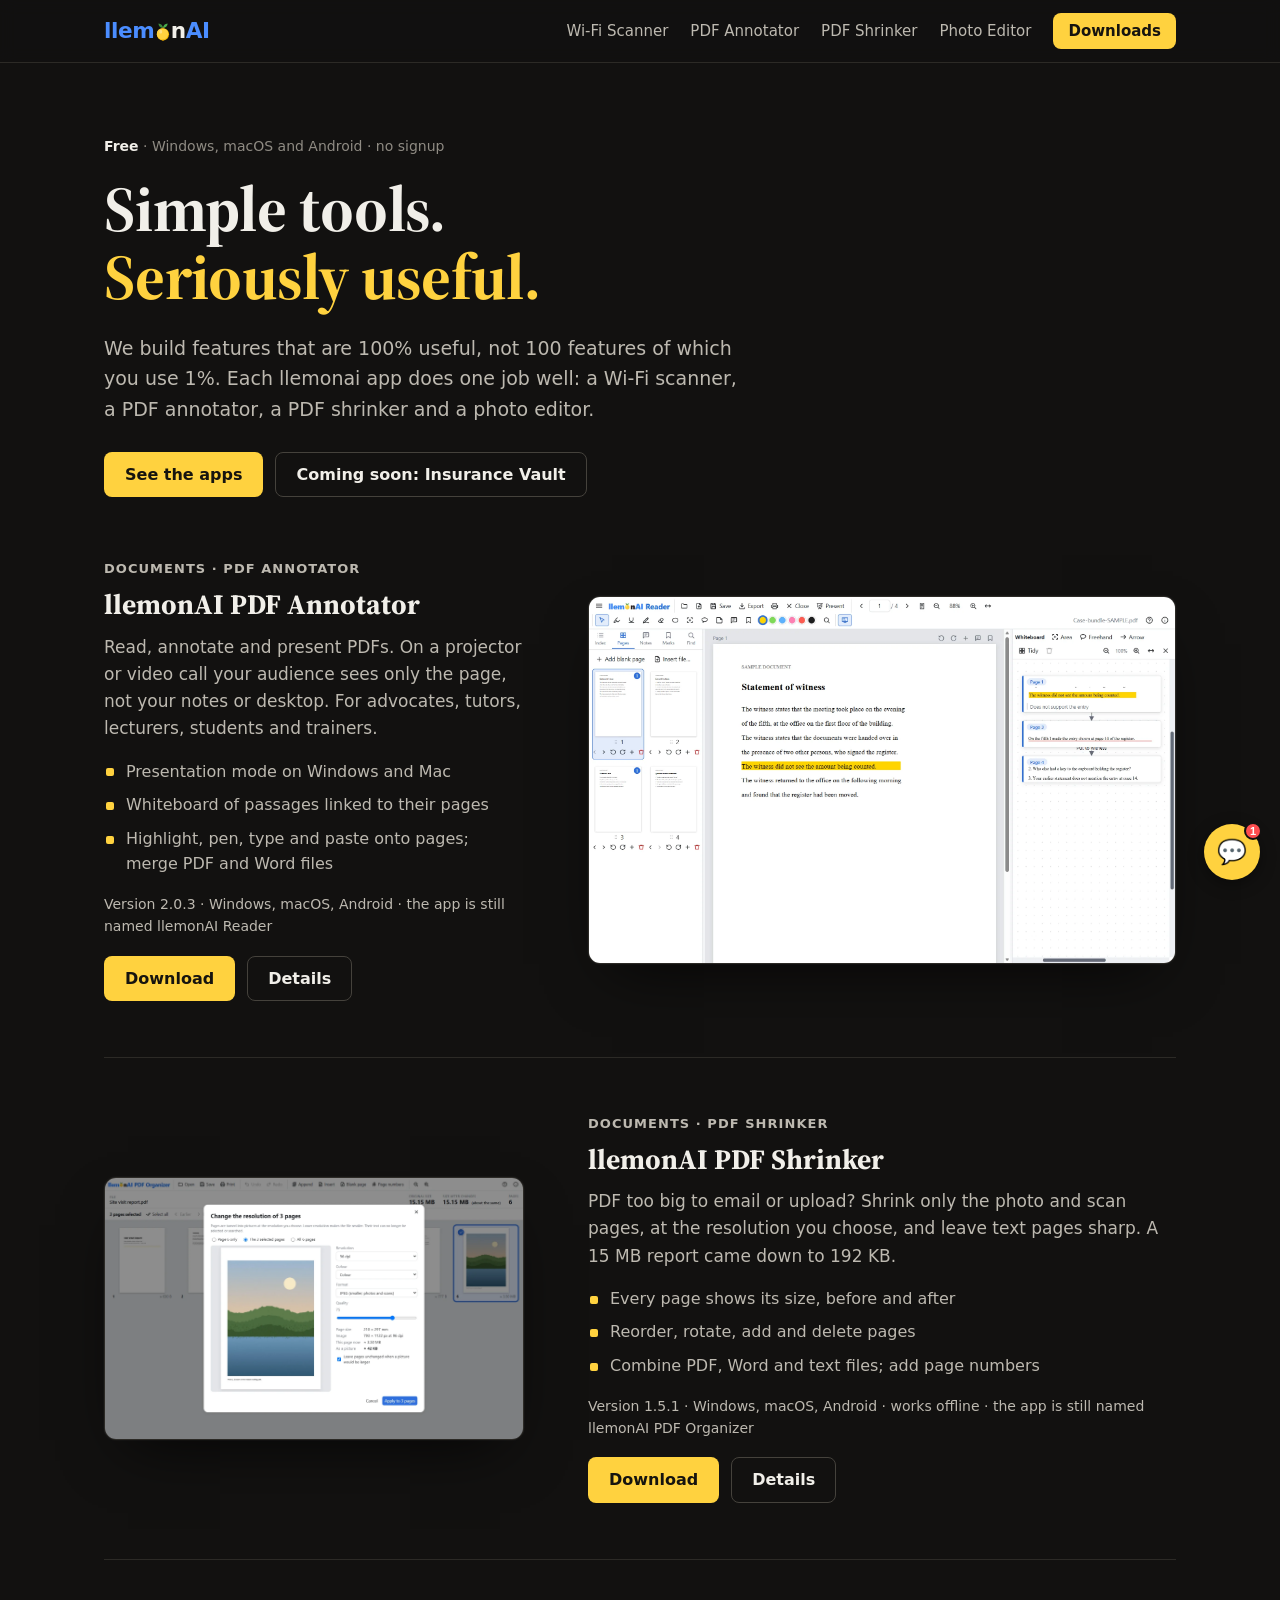
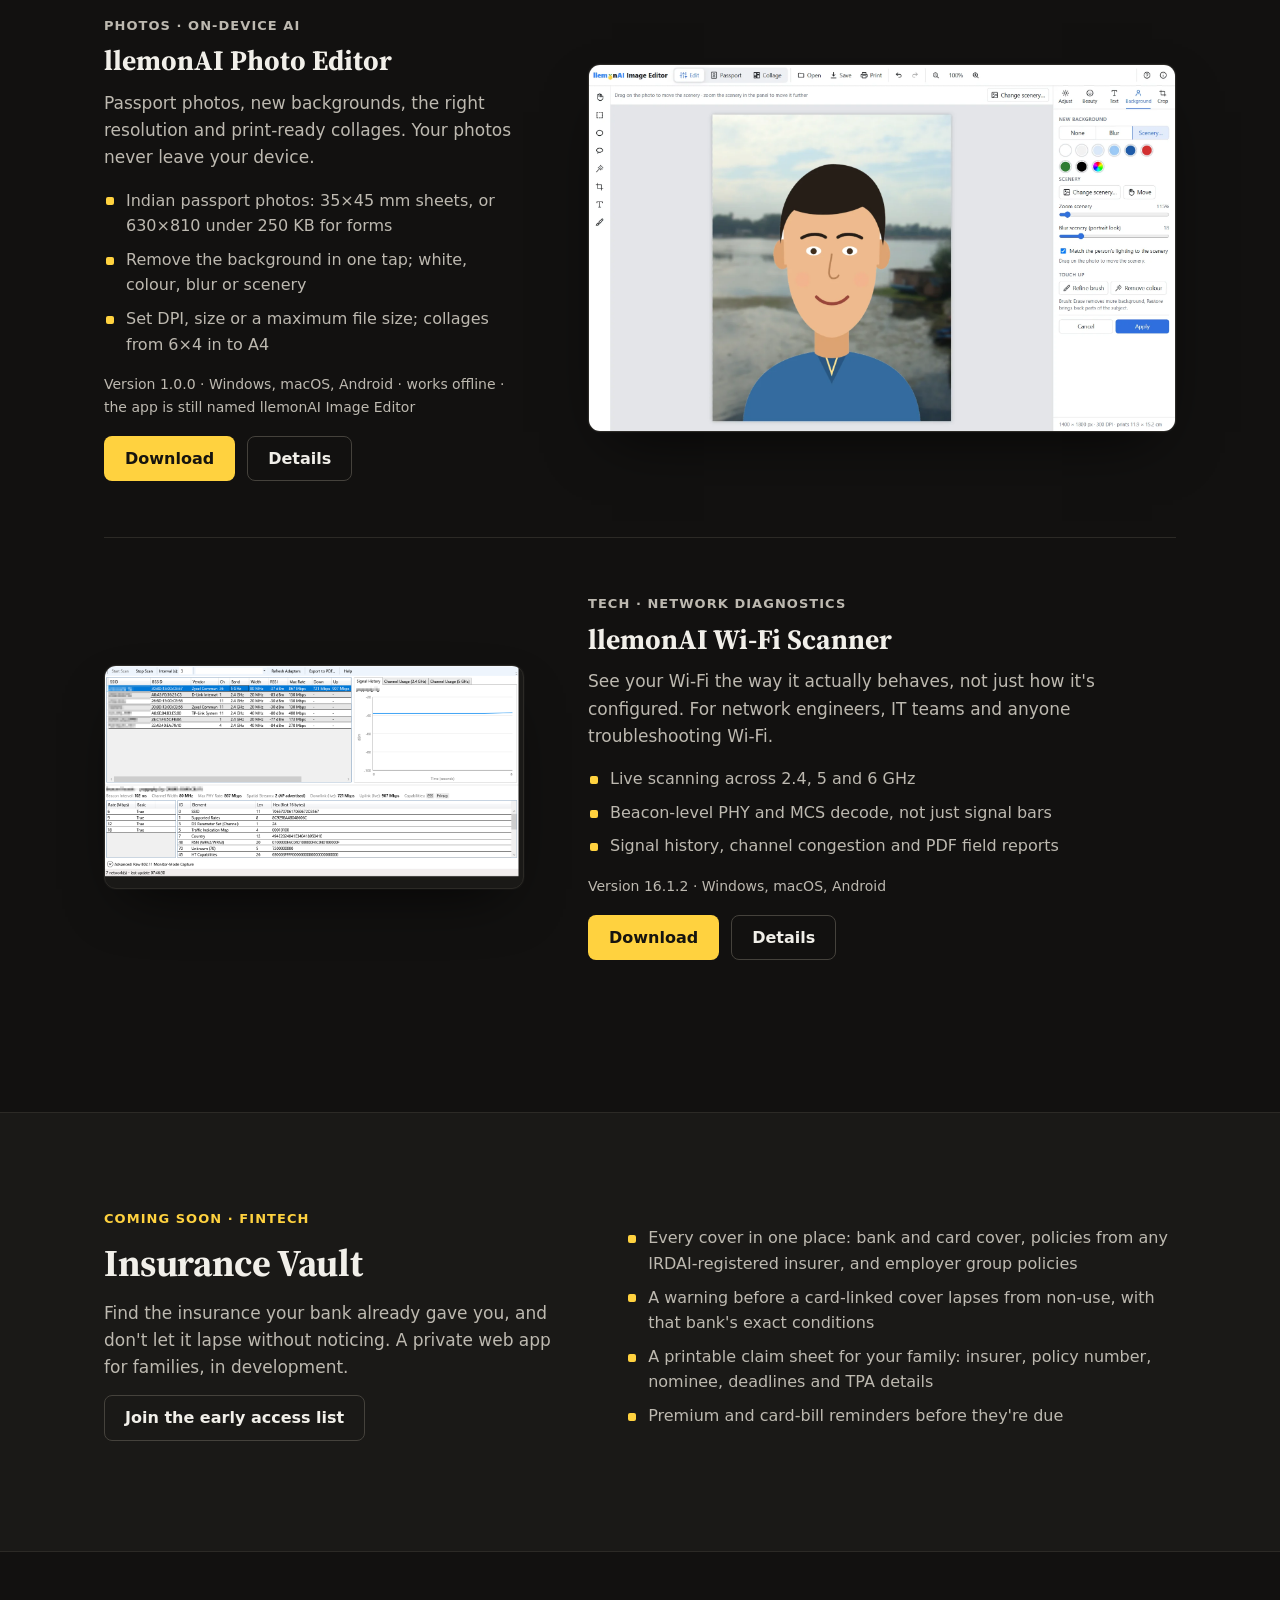
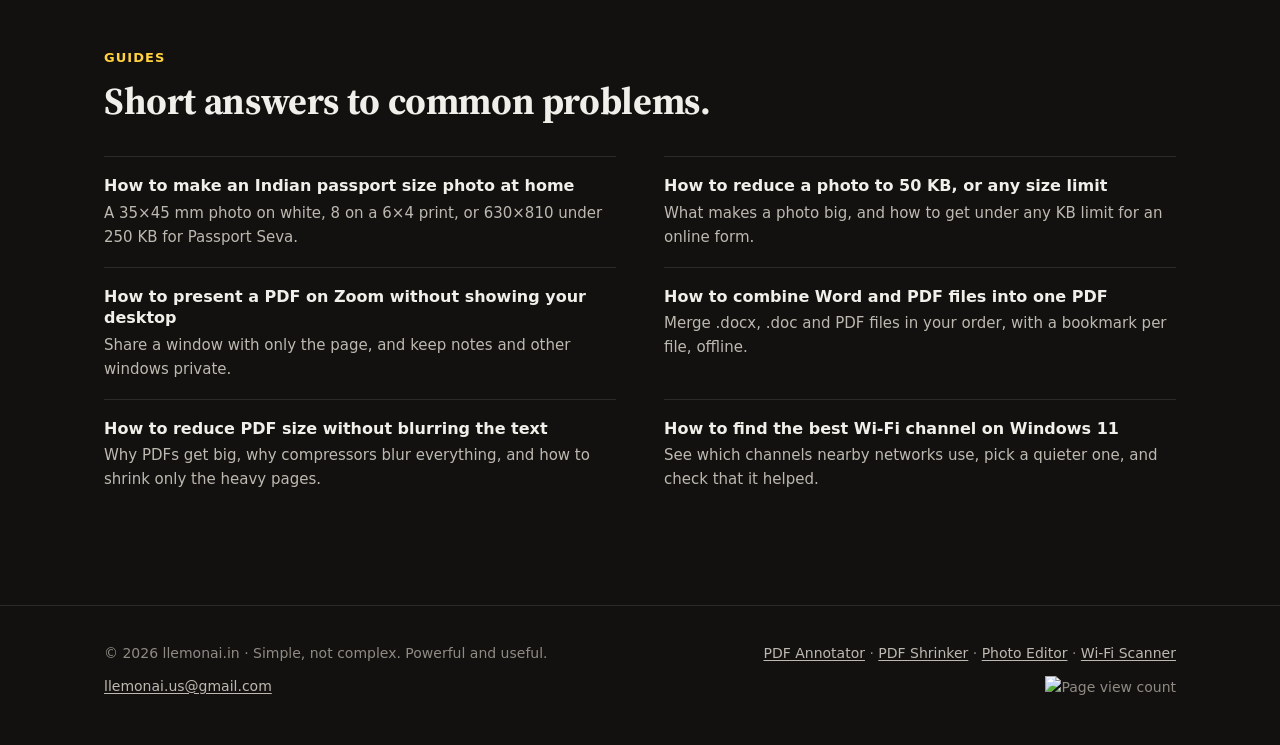
==== commit aa8ca501: "SEO: shorter titles and descriptions, old app names in structured data, WebP screenshots, image site" ====
--- a/index.html
+++ b/index.html
@@ -3,8 +3,8 @@
 <head>
 <meta charset="UTF-8" />
 <meta name="viewport" content="width=device-width, initial-scale=1.0" />
-<title>llemonai &mdash; llemonAI Wi-Fi Scanner, llemonAI PDF Annotator, llemonAI PDF Shrinker &amp; Insurance Vault</title>
-<meta name="description" content="llemonai builds simple, seriously useful software — features that are 100% useful, not 100 features of which you use 1%: a free Wi-Fi diagnostics tool, a free PDF annotator and presentation tool for advocates, teachers and students, a free PDF shrinker that changes resolution page by page, and a free photo editor for passport photos and backgrounds, for Windows, macOS &amp; Android, plus Insurance Vault, a family insurance tracker (coming soon)." />
+<title>Free PDF, Photo &amp; Wi-Fi Apps for PC, Mac, Android | llemonai</title>
+<meta name="description" content="Free offline apps that each do one job well: annotate and present PDFs, shrink PDFs, make passport photos and diagnose Wi-Fi. Windows, macOS and Android." />
 <meta name="keywords" content="llemonai, llemonai.in, free software, free windows software, free android apps, portable software, no installer, wifi scanner, wi-fi analyzer, wifi diagnostics, wifi channel analyzer, rssi signal strength, beacon frame decoder, network troubleshooting, wifi site survey report, pdf reader, pdf annotator, pdf presentation tool, present pdf on projector, share pdf on zoom, pdf for advocates, pdf for lawyers, legal case file, online teaching tool, pdf for students, corporate training, pdf whiteboard, merge pdf, word to pdf, pdf organizer, reduce pdf size, compress pdf pages, reorder pdf pages, rotate pdf, add page numbers to pdf, insurance tracker, family insurance, bank account insurance cover, image editor, free photo editor, passport photo maker, passport size photo, indian passport photo 35x45, passport photo 630x810 250kb, background remover, remove background from photo, change photo background to white, reduce photo size in kb, compress photo to 250kb, change image resolution, change dpi of photo, image resizer in cm, photo collage maker, a4 photo collage, 4x6 photo collage, photo editor for windows, photo editor for mac, offline android photo editor" />
 <link rel="canonical" href="https://llemonai.in/" />
 <link rel="icon" href="assets/favicon.ico" sizes="any" />
@@ -103,7 +103,7 @@
         <p class="small">Version 2.0.3 &middot; Windows, macOS, Android &middot; the app is still named llemonAI Reader</p>
         <div class="cta-row"><a class="btn btn-primary" href="reader.html#download">Download</a><a class="btn btn-plain" href="reader.html">Details</a></div>
       </div>
-      <figure><div class="frame"><img src="screenshots/reader-whiteboard.png" width="1800" height="1125" alt="llemonAI PDF Annotator with page thumbnails, a highlighted witness statement and a whiteboard of passages linked to their pages" /></div></figure>
+      <figure><div class="frame"><picture><source srcset="screenshots/reader-whiteboard.webp" type="image/webp" /><img src="screenshots/reader-whiteboard.png" width="1800" height="1125" alt="llemonAI PDF Annotator with page thumbnails, a highlighted witness statement and a whiteboard of passages linked to their pages" /></picture></div></figure>
     </div>
 
     <div class="feature flip" id="organizer">
@@ -119,7 +119,7 @@
         <p class="small">Version 1.5.1 &middot; Windows, macOS, Android &middot; works offline &middot; the app is still named llemonAI PDF Organizer</p>
         <div class="cta-row"><a class="btn btn-primary" href="organizer.html#download">Download</a><a class="btn btn-plain" href="organizer.html">Details</a></div>
       </div>
-      <figure><div class="frame"><img src="screenshots/organizer-resolution.png" width="1800" height="1125" loading="lazy" alt="PDF Shrinker changing the resolution of three selected photo pages, showing a 3.50 MB page becoming about 42 KB" /></div></figure>
+      <figure><div class="frame"><picture><source srcset="screenshots/organizer-resolution.webp" type="image/webp" /><img src="screenshots/organizer-resolution.png" width="1800" height="1125" loading="lazy" alt="PDF Shrinker changing the resolution of three selected photo pages, showing a 3.50 MB page becoming about 42 KB" /></picture></div></figure>
     </div>
 
     <div class="feature" id="imageeditor">
@@ -135,7 +135,7 @@
         <p class="small">Version 1.0.0 &middot; Windows, macOS, Android &middot; works offline &middot; the app is still named llemonAI Image Editor</p>
         <div class="cta-row"><a class="btn btn-primary" href="image-editor.html#download">Download</a><a class="btn btn-plain" href="image-editor.html">Details</a></div>
       </div>
-      <figure><div class="frame"><img src="screenshots/image-editor-scenery.png" width="1800" height="1125" loading="lazy" alt="Photo Editor placing a portrait on a new scenery background, with background and touch-up controls" /></div></figure>
+      <figure><div class="frame"><picture><source srcset="screenshots/image-editor-scenery.webp" type="image/webp" /><img src="screenshots/image-editor-scenery.png" width="1800" height="1125" loading="lazy" alt="Photo Editor placing a portrait on a new scenery background, with background and touch-up controls" /></picture></div></figure>
     </div>
 
     <div class="feature flip" id="tech">
@@ -179,6 +179,10 @@
     <p class="kicker">Guides</p>
     <div class="narrow"><h2>Short answers to common problems.</h2></div>
     <div class="also">
+      <div><h3><a href="passport-photo-at-home.html">How to make an Indian passport size photo at home</a></h3><p>A 35&times;45&nbsp;mm photo on white, 8 on a 6&times;4 print, or 630&times;810 under 250&nbsp;KB for Passport Seva.</p></div>
+      <div><h3><a href="reduce-photo-size-kb.html">How to reduce a photo to 50 KB, or any size limit</a></h3><p>What makes a photo big, and how to get under any KB limit for an online form.</p></div>
+      <div><h3><a href="present-pdf-on-zoom.html">How to present a PDF on Zoom without showing your desktop</a></h3><p>Share a window with only the page, and keep notes and other windows private.</p></div>
+      <div><h3><a href="combine-word-and-pdf.html">How to combine Word and PDF files into one PDF</a></h3><p>Merge .docx, .doc and PDF files in your order, with a bookmark per file, offline.</p></div>
       <div><h3><a href="reduce-pdf-size.html">How to reduce PDF size without blurring the text</a></h3><p>Why PDFs get big, why compressors blur everything, and how to shrink only the heavy pages.</p></div>
       <div><h3><a href="best-wifi-channel.html">How to find the best Wi-Fi channel on Windows 11</a></h3><p>See which channels nearby networks use, pick a quieter one, and check that it helped.</p></div>
     </div>
--- a/assets/site.css
+++ b/assets/site.css
@@ -403,3 +403,6 @@
   .topbar .wm { font-size: 1.1rem; }
   .topbar .btn-sm { padding: 7px 12px; font-size: 13px; }
 }
+
+/* WebP screenshots with PNG fallback: the <picture> wrapper must not affect layout */
+picture { display: contents; }
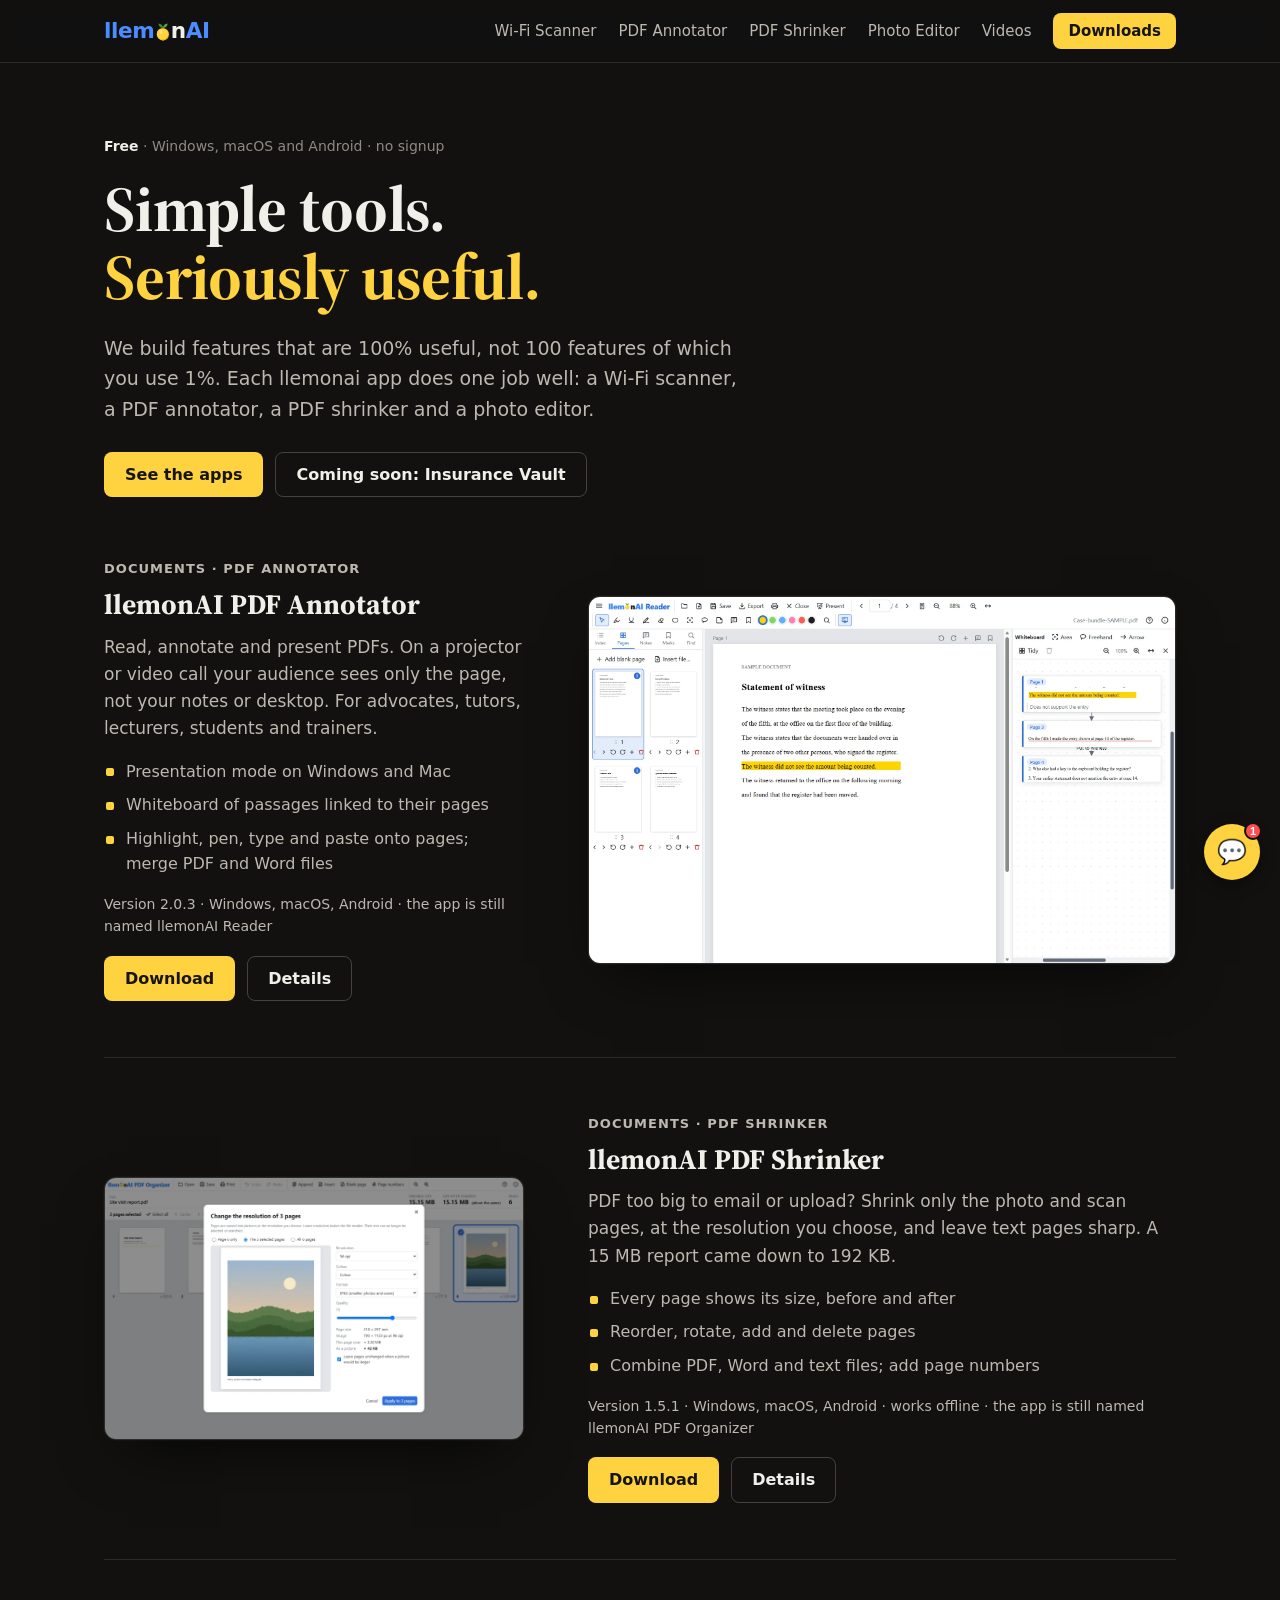
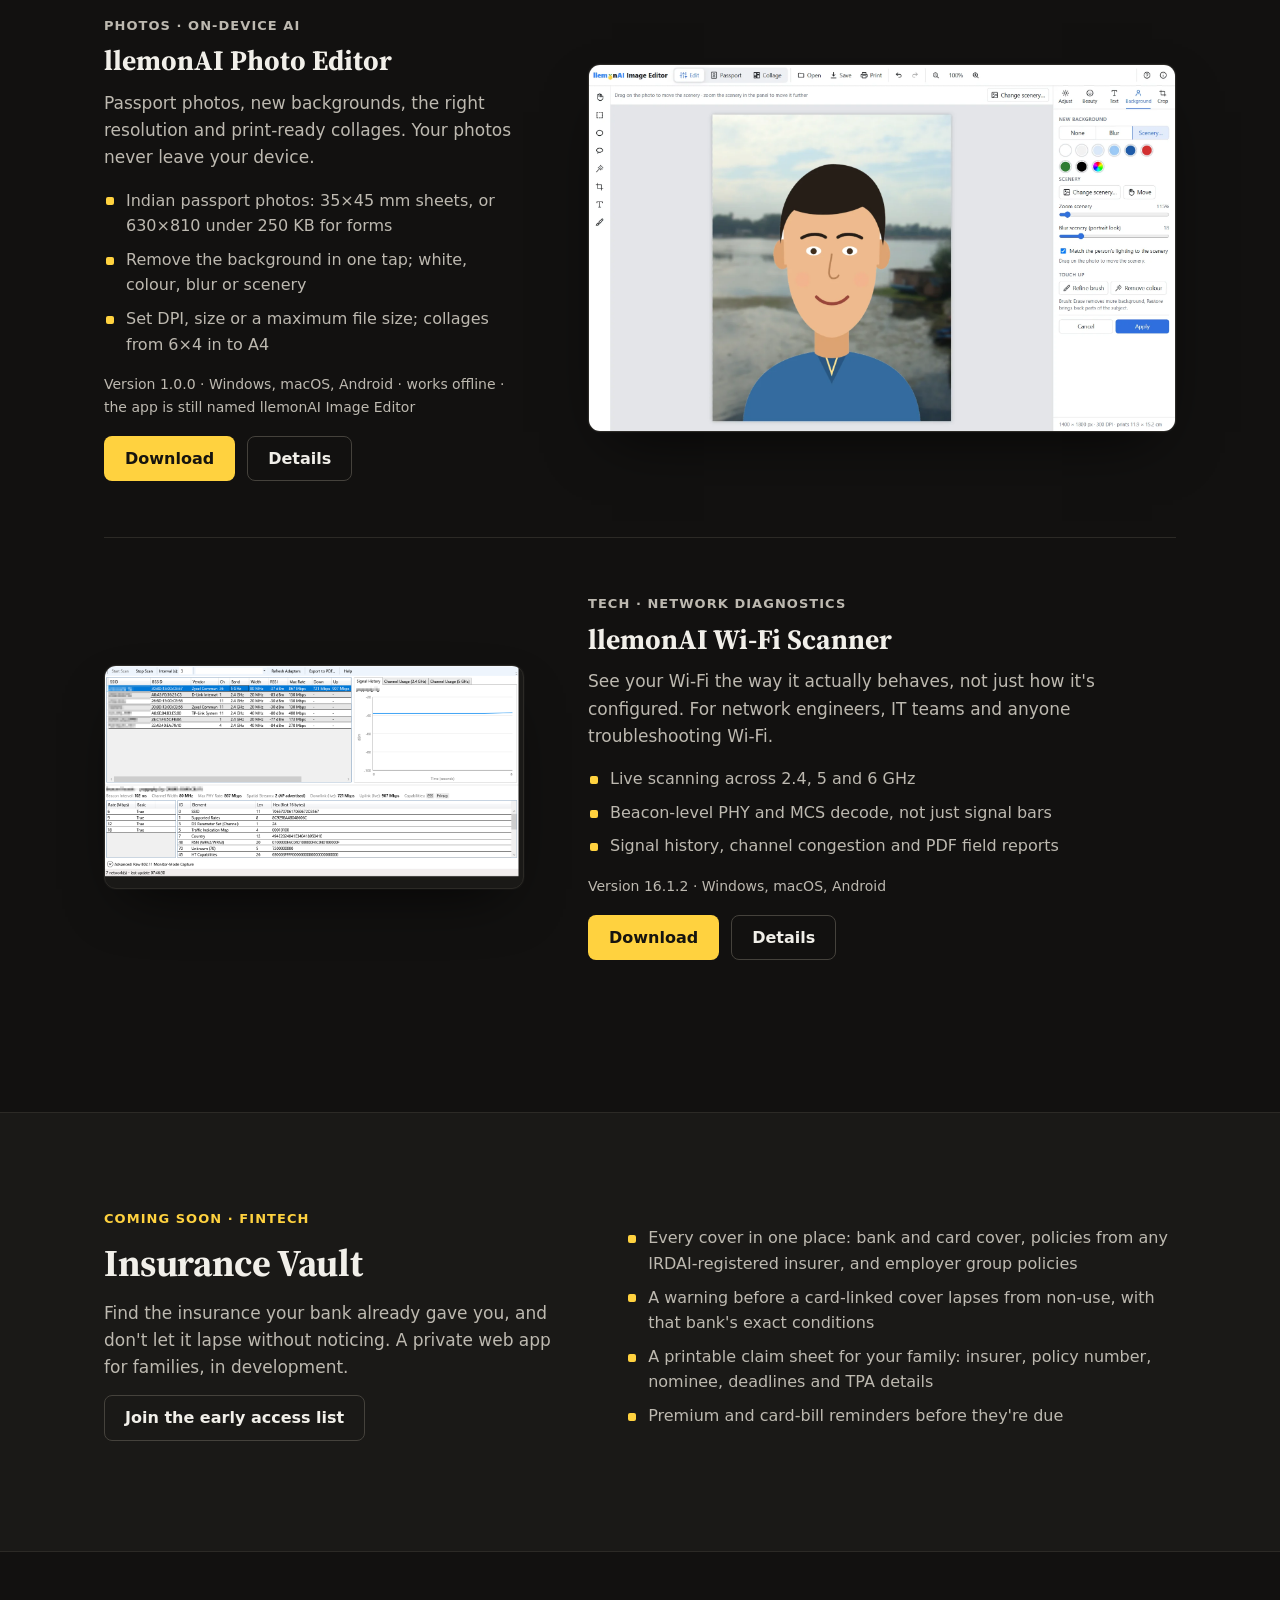
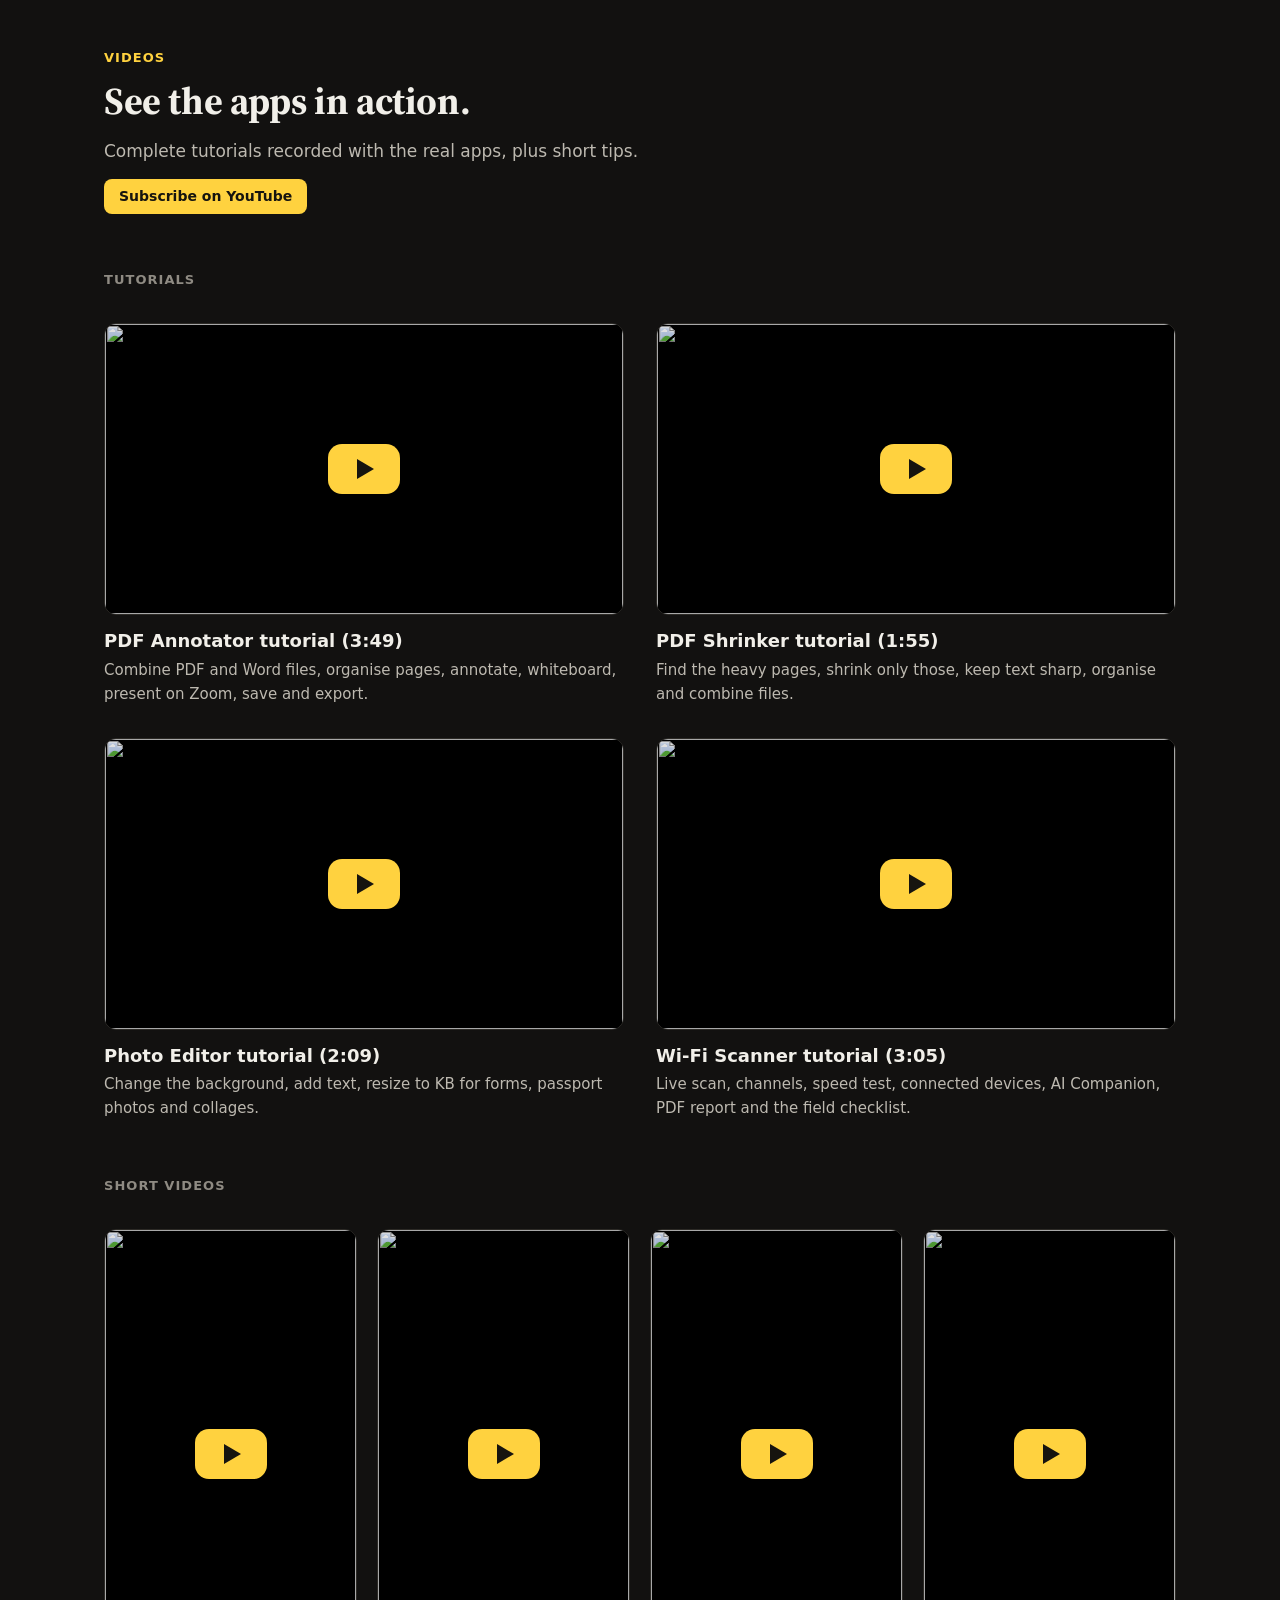
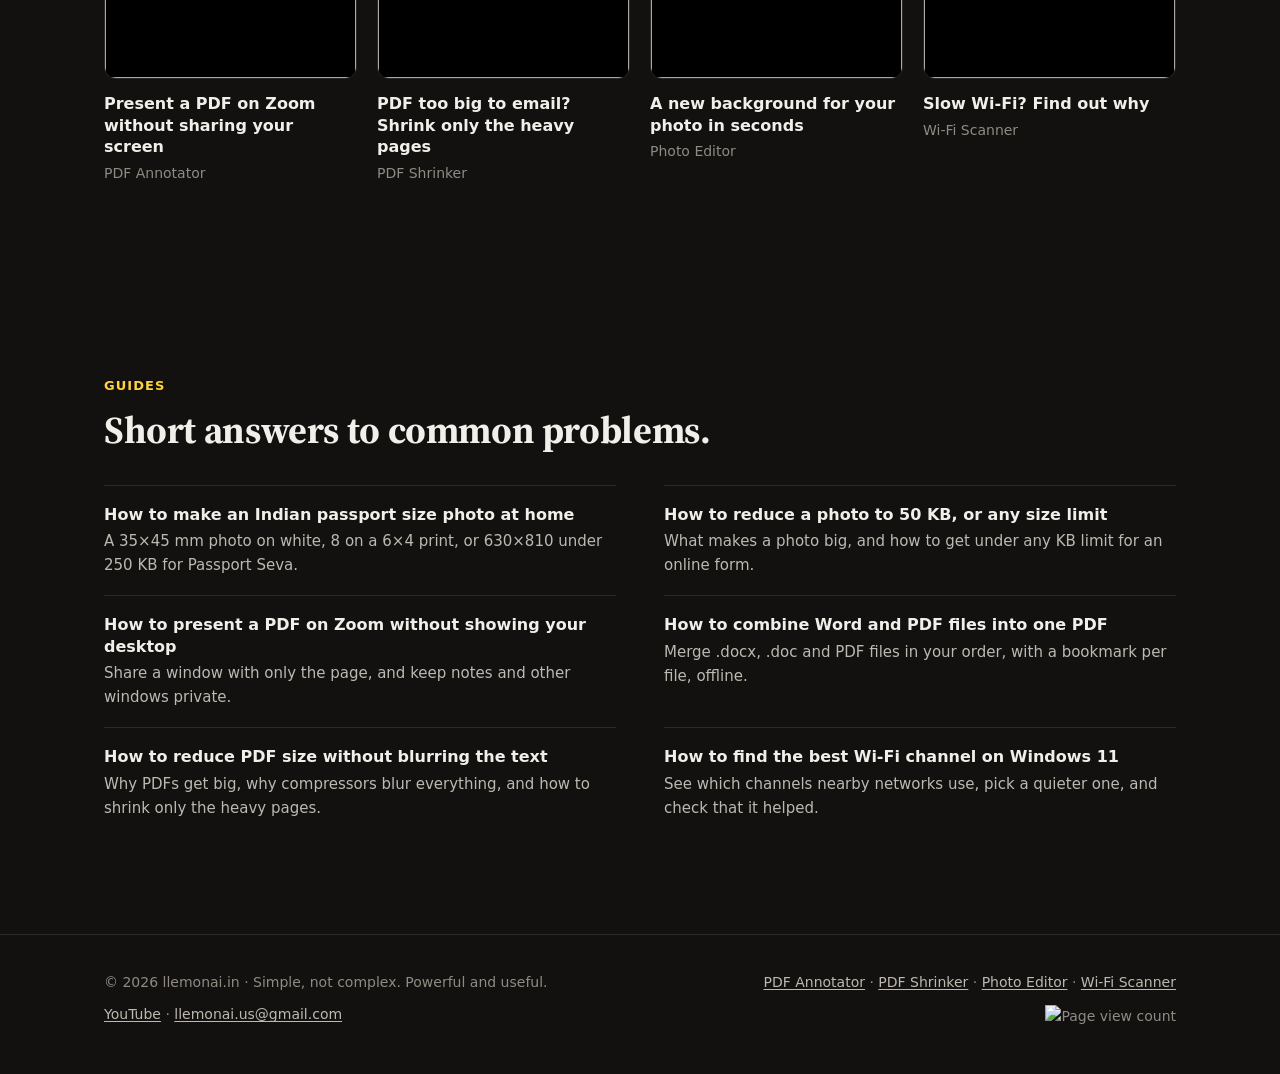
==== commit c2984dee: "Videos: tutorials and Shorts on the home page, a tutorial on each app page, YouTube channel links" ====
--- a/index.html
+++ b/index.html
@@ -30,7 +30,7 @@
   "url": "https://llemonai.in/",
   "logo": "https://llemonai.in/assets/wordmark.png",
   "email": "llemonai.us@gmail.com",
-  "sameAs": ["https://github.com/llemonai"]
+  "sameAs": ["https://github.com/llemonai", "https://www.youtube.com/@llemon-c1x"]
 }
 </script>
 <script type="application/ld+json">
@@ -70,6 +70,7 @@
       <a class="opt" href="reader.html">PDF Annotator</a>
       <a class="opt" href="organizer.html">PDF Shrinker</a>
       <a class="opt" href="image-editor.html">Photo Editor</a>
+      <a class="opt" href="#videos">Videos</a>
       <a class="btn btn-primary btn-sm" href="#products">Downloads</a>
     </nav>
   </div>
@@ -174,6 +175,28 @@
   </div>
 </section>
 
+<!-- videos:start -->
+<section id="videos">
+  <div class="wrap">
+    <p class="kicker">Videos</p>
+    <div class="narrow"><h2>See the apps in action.</h2><p class="muted">Complete tutorials recorded with the real apps, plus short tips.</p><p><a class="btn btn-primary btn-sm" href="https://www.youtube.com/@llemon-c1x?sub_confirmation=1" rel="noopener">Subscribe on YouTube</a></p></div>
+    <p class="vids-sub">Tutorials</p>
+    <div class="vids">
+      <div><div class="yt-box"><button class="yt" type="button" data-id="xEmeUuxRjd0" aria-label="Play: PDF Annotator: complete tutorial"><img src="https://i.ytimg.com/vi/xEmeUuxRjd0/hqdefault.jpg" width="480" height="360" loading="lazy" alt="" /><span class="play"></span></button></div><h3><a href="https://youtu.be/xEmeUuxRjd0">PDF Annotator tutorial (3:49)</a></h3><p>Combine PDF and Word files, organise pages, annotate, whiteboard, present on Zoom, save and export.</p></div>
+      <div><div class="yt-box"><button class="yt" type="button" data-id="1noUZdjO1FM" aria-label="Play: PDF Shrinker: complete tutorial"><img src="https://i.ytimg.com/vi/1noUZdjO1FM/hqdefault.jpg" width="480" height="360" loading="lazy" alt="" /><span class="play"></span></button></div><h3><a href="https://youtu.be/1noUZdjO1FM">PDF Shrinker tutorial (1:55)</a></h3><p>Find the heavy pages, shrink only those, keep text sharp, organise and combine files.</p></div>
+      <div><div class="yt-box"><button class="yt" type="button" data-id="ZVnW3lMwwDY" aria-label="Play: Photo Editor: complete tutorial"><img src="https://i.ytimg.com/vi/ZVnW3lMwwDY/hqdefault.jpg" width="480" height="360" loading="lazy" alt="" /><span class="play"></span></button></div><h3><a href="https://youtu.be/ZVnW3lMwwDY">Photo Editor tutorial (2:09)</a></h3><p>Change the background, add text, resize to KB for forms, passport photos and collages.</p></div>
+      <div><div class="yt-box"><button class="yt" type="button" data-id="ZT8qvZ_15l4" aria-label="Play: Wi-Fi Scanner: complete tutorial"><img src="https://i.ytimg.com/vi/ZT8qvZ_15l4/hqdefault.jpg" width="480" height="360" loading="lazy" alt="" /><span class="play"></span></button></div><h3><a href="https://youtu.be/ZT8qvZ_15l4">Wi-Fi Scanner tutorial (3:05)</a></h3><p>Live scan, channels, speed test, connected devices, AI Companion, PDF report and the field checklist.</p></div>
+    </div>
+    <p class="vids-sub">Short videos</p>
+    <div class="vids shorts">
+      <div><div class="yt-box"><button class="yt" type="button" data-id="SBk3U56OMDg" aria-label="Play: Present a PDF on Zoom without sharing your screen"><img src="https://i.ytimg.com/vi/SBk3U56OMDg/hqdefault.jpg" width="480" height="360" loading="lazy" alt="" /><span class="play"></span></button></div><h3><a href="https://youtu.be/SBk3U56OMDg">Present a PDF on Zoom without sharing your screen</a></h3><p>PDF Annotator</p></div>
+      <div><div class="yt-box"><button class="yt" type="button" data-id="K9Am9MCBYwY" aria-label="Play: PDF too big to email? Shrink only the heavy pages"><img src="https://i.ytimg.com/vi/K9Am9MCBYwY/hqdefault.jpg" width="480" height="360" loading="lazy" alt="" /><span class="play"></span></button></div><h3><a href="https://youtu.be/K9Am9MCBYwY">PDF too big to email? Shrink only the heavy pages</a></h3><p>PDF Shrinker</p></div>
+      <div><div class="yt-box"><button class="yt" type="button" data-id="riLfga1LshY" aria-label="Play: A new background for your photo in seconds"><img src="https://i.ytimg.com/vi/riLfga1LshY/hqdefault.jpg" width="480" height="360" loading="lazy" alt="" /><span class="play"></span></button></div><h3><a href="https://youtu.be/riLfga1LshY">A new background for your photo in seconds</a></h3><p>Photo Editor</p></div>
+      <div><div class="yt-box"><button class="yt" type="button" data-id="xo8yY3w7PI8" aria-label="Play: Slow Wi-Fi? Find out why"><img src="https://i.ytimg.com/vi/xo8yY3w7PI8/hqdefault.jpg" width="480" height="360" loading="lazy" alt="" /><span class="play"></span></button></div><h3><a href="https://youtu.be/xo8yY3w7PI8">Slow Wi-Fi? Find out why</a></h3><p>Wi-Fi Scanner</p></div>
+    </div>
+  </div>
+</section>
+<!-- videos:end -->
 <section id="guides">
   <div class="wrap">
     <p class="kicker">Guides</p>
@@ -193,7 +216,7 @@
   <div class="wrap">
     <div>&copy; <span id="year"></span> llemonai.in &middot; Simple, not complex. Powerful and useful.</div>
     <div><a href="reader.html">PDF Annotator</a> &middot; <a href="organizer.html">PDF Shrinker</a> &middot; <a href="image-editor.html">Photo Editor</a> &middot; <a href="scanner.html">Wi-Fi Scanner</a></div>
-    <div><a href="mailto:llemonai.us@gmail.com">llemonai.us@gmail.com</a></div>
+    <div><a href="https://www.youtube.com/@llemon-c1x">YouTube</a> &middot; <a href="mailto:llemonai.us@gmail.com">llemonai.us@gmail.com</a></div>
     <img src="https://hits.sh/llemonai.in.svg?label=page%20views&color=5b9bff&labelColor=2c2a26" alt="Page view count" style="height:20px;" />
   </div>
 </footer>
@@ -531,5 +554,6 @@
 })();
 </script>
 
+<script src="assets/video.js" defer></script>
 </body>
 </html>
--- a/assets/site.css
+++ b/assets/site.css
@@ -406,3 +406,26 @@
 
 /* WebP screenshots with PNG fallback: the <picture> wrapper must not affect layout */
 picture { display: contents; }
+
+/* YouTube videos: thumbnail first, the player loads only on click */
+.vids { display: grid; grid-template-columns: 1fr; gap: 32px; margin-top: 32px; }
+@media (min-width: 760px) { .vids { grid-template-columns: 1fr 1fr; } }
+.vids h3 { margin: 14px 0 4px; font-size: 18px; }
+.vids h3 a { color: var(--ink); text-decoration: none; }
+.vids h3 a:hover { color: var(--lemon); }
+.vids p { margin: 0; color: var(--ink-2); font-size: 15px; }
+.vid-one { max-width: 860px; margin-top: 32px; }
+.yt-box { position: relative; aspect-ratio: 16 / 9; background: #000; border: 1px solid var(--rule); border-radius: 12px; overflow: hidden; }
+.yt-box iframe { position: absolute; inset: 0; width: 100%; height: 100%; border: 0; }
+.yt { position: absolute; inset: 0; width: 100%; height: 100%; padding: 0; border: 0; background: #000; cursor: pointer; }
+.yt img { width: 100%; height: 100%; object-fit: cover; display: block; opacity: 0.88; transition: opacity .2s; }
+.yt:hover img, .yt:focus-visible img { opacity: 1; }
+.yt .play { position: absolute; left: 50%; top: 50%; width: 72px; height: 50px; margin: -25px 0 0 -36px; border-radius: 14px; background: var(--lemon); box-shadow: 0 6px 24px rgba(0,0,0,.5); }
+.yt .play::after { content: ""; position: absolute; left: 29px; top: 15px; border-style: solid; border-width: 10px 0 10px 17px; border-color: transparent transparent transparent #16140f; }
+.yt:focus-visible { outline: 3px solid var(--lemon); outline-offset: -3px; }
+.vids-sub { margin-top: 56px; font-size: 13px; font-weight: 600; letter-spacing: 0.08em; text-transform: uppercase; color: var(--ink-3); }
+.vids.shorts { grid-template-columns: 1fr 1fr; gap: 20px; }
+@media (min-width: 760px) { .vids.shorts { grid-template-columns: repeat(4, 1fr); } }
+.vids.shorts .yt-box { aspect-ratio: 9 / 16; }
+.vids.shorts h3 { font-size: 16px; }
+.vids.shorts p { font-size: 14px; color: var(--ink-3); }
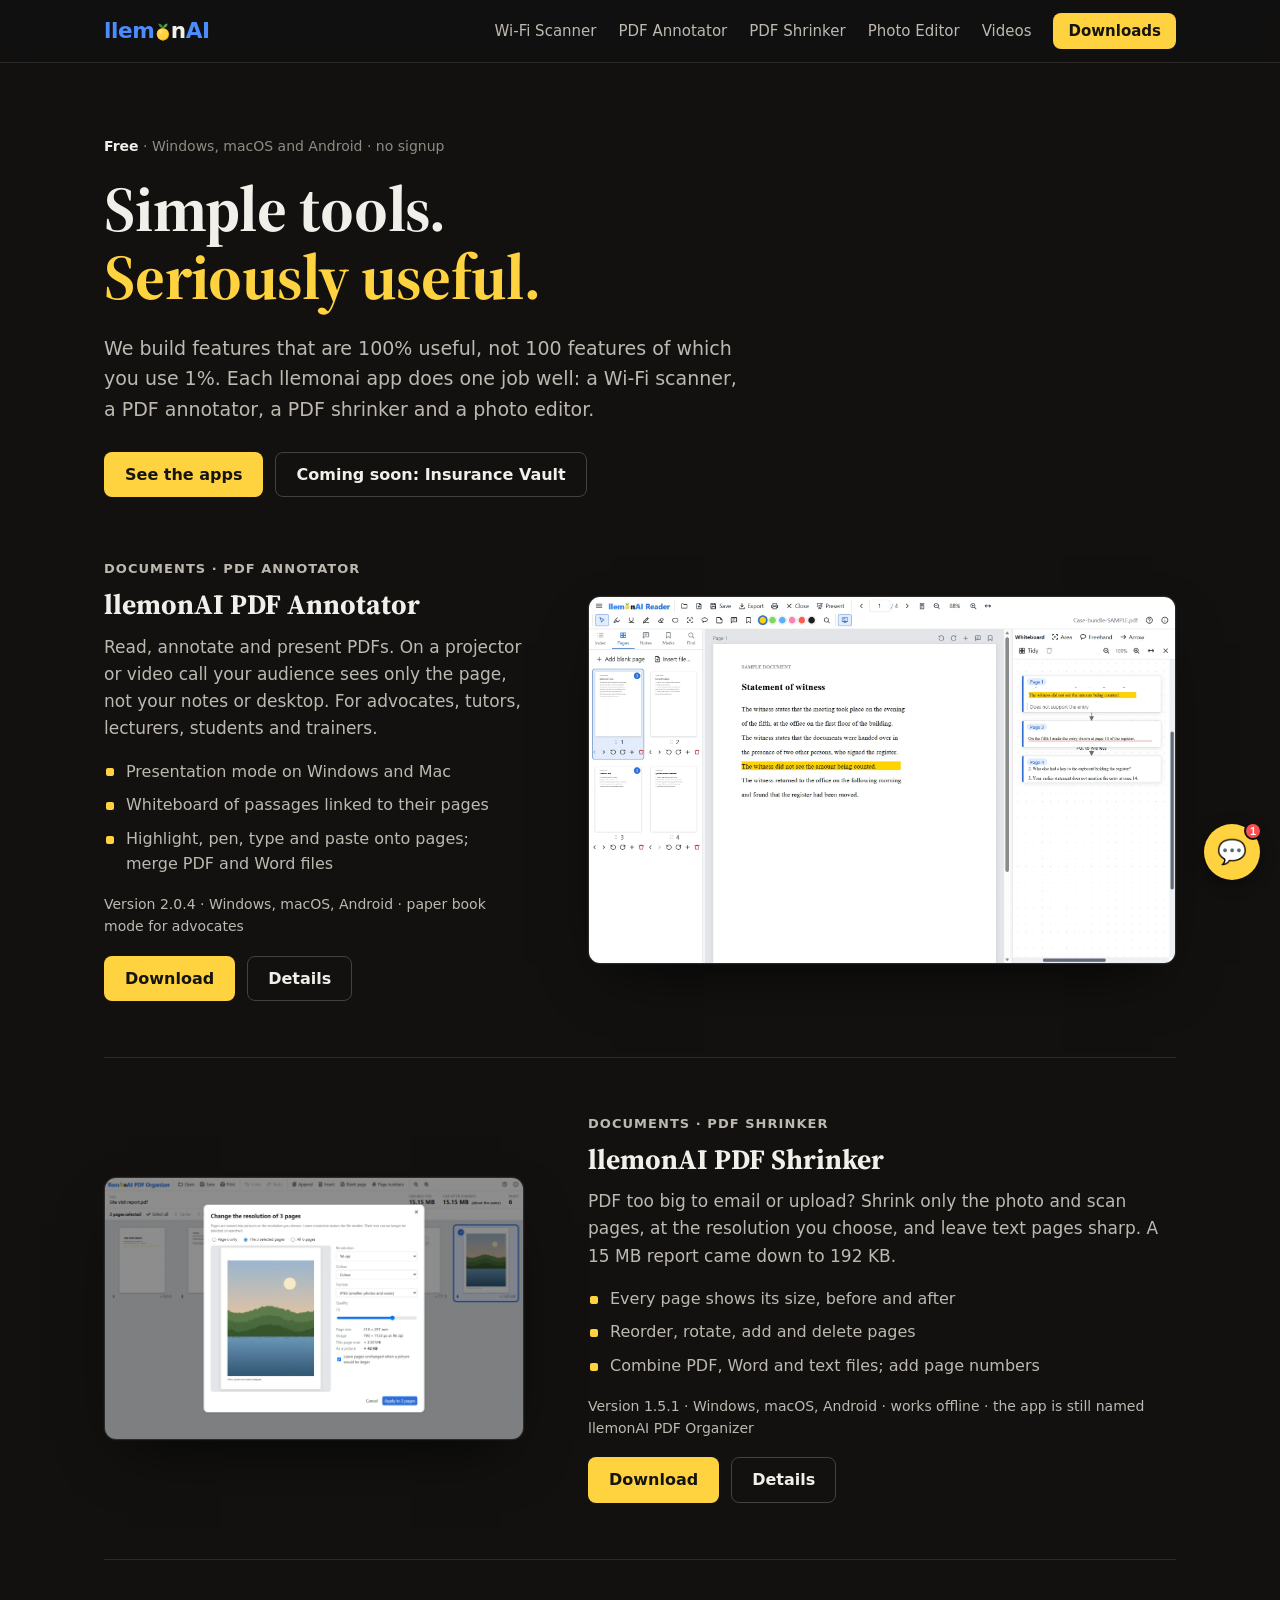
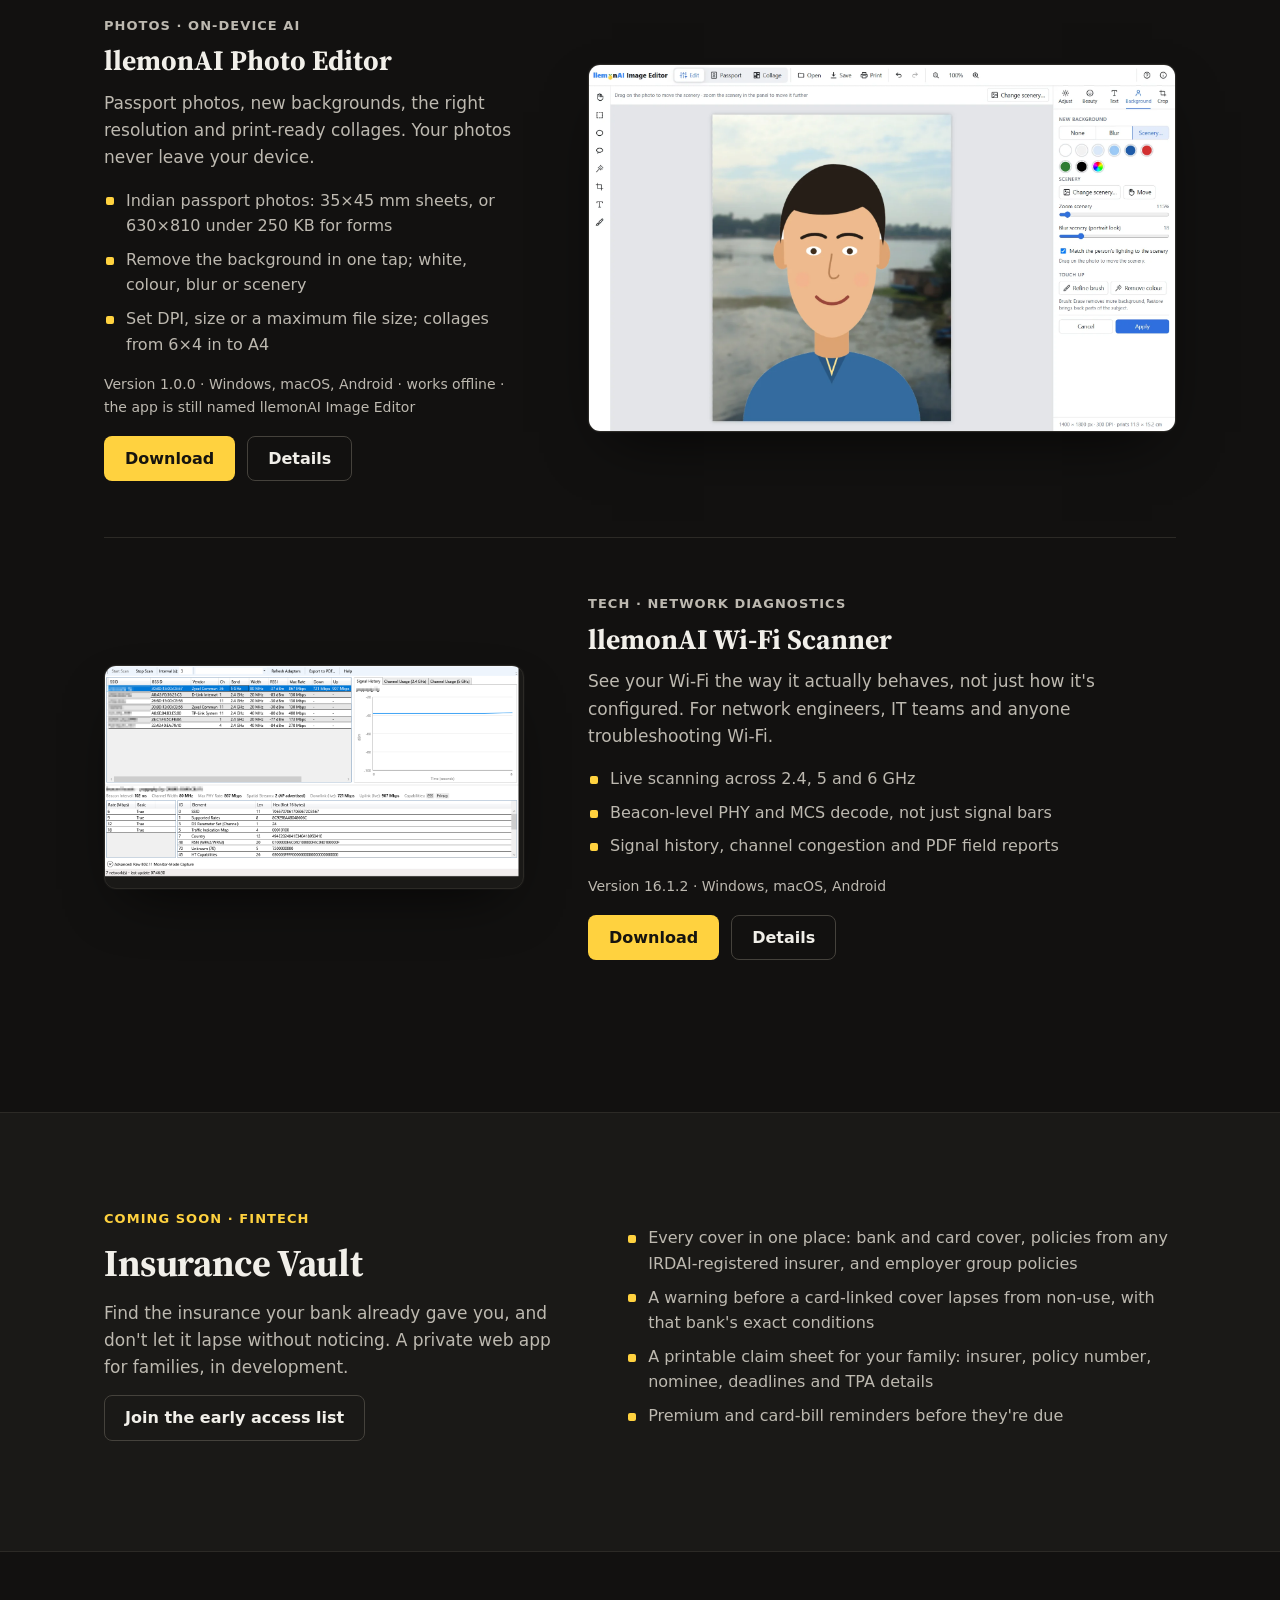
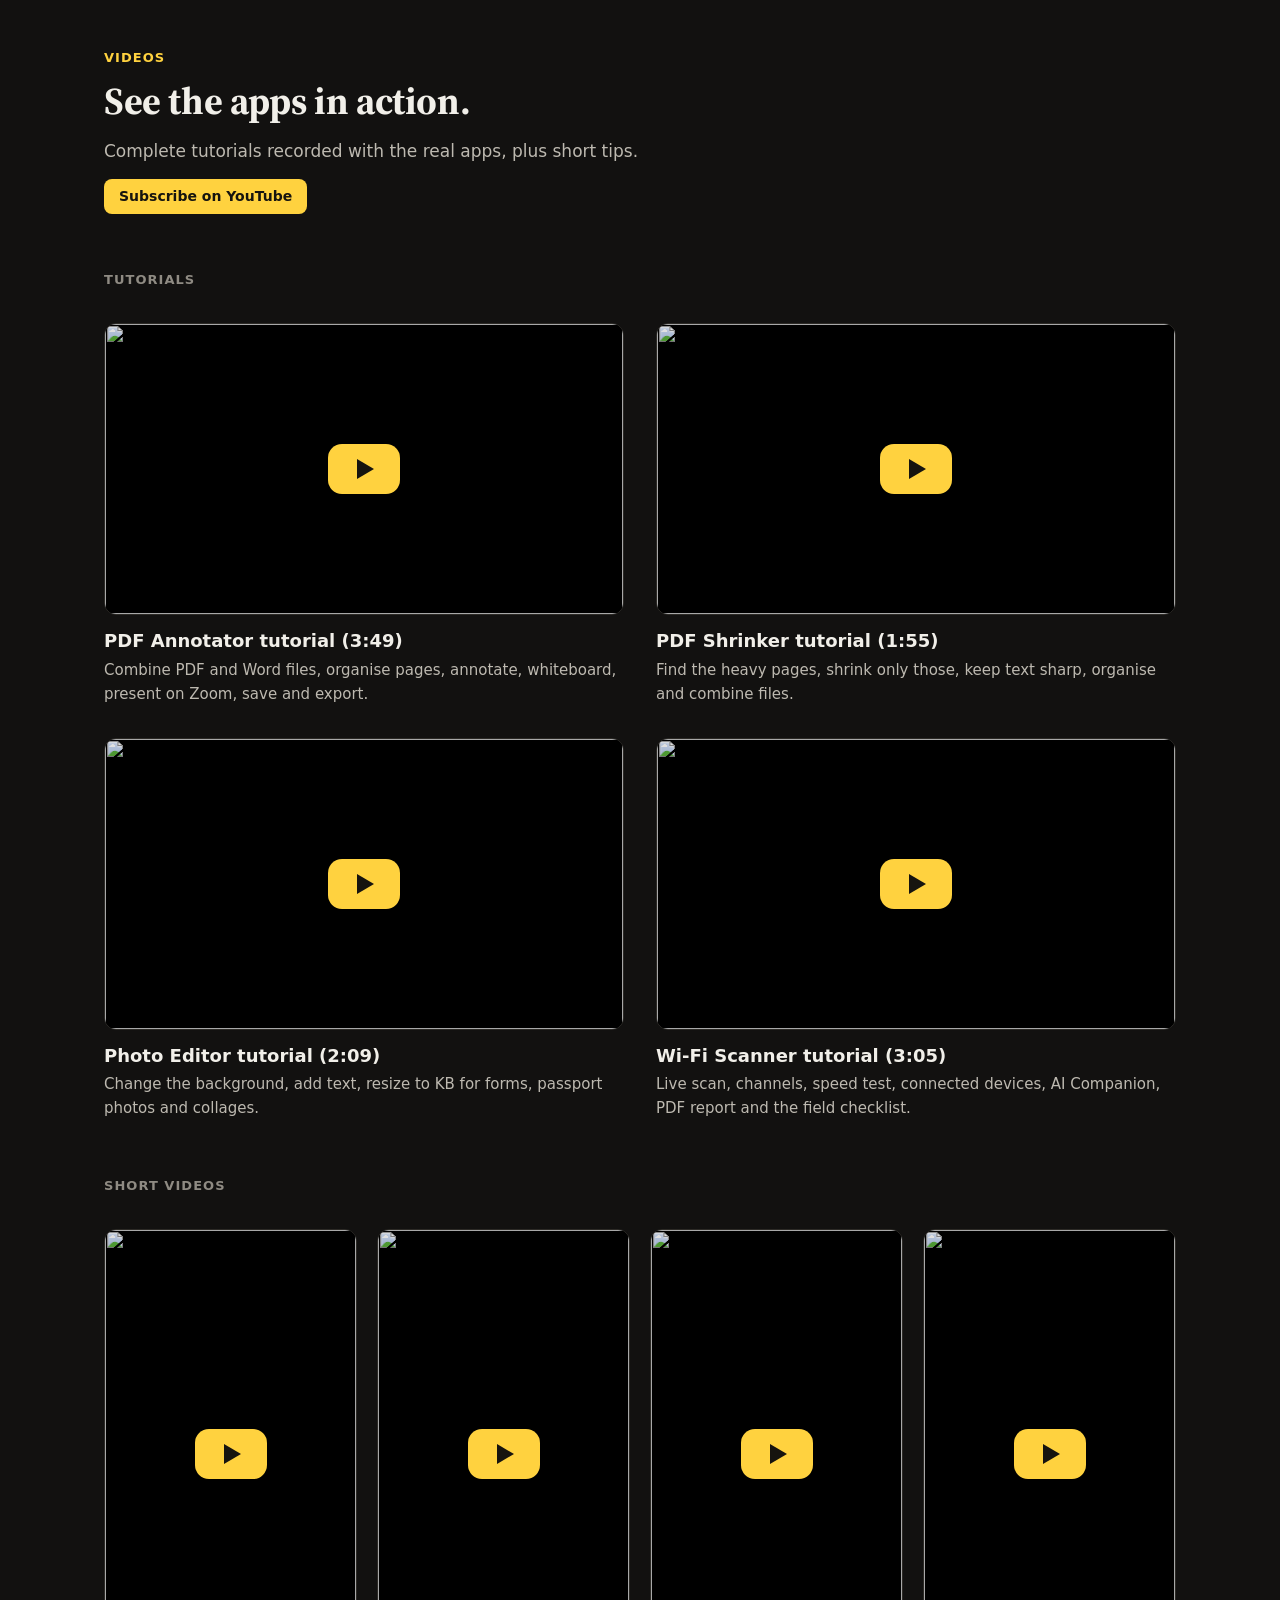
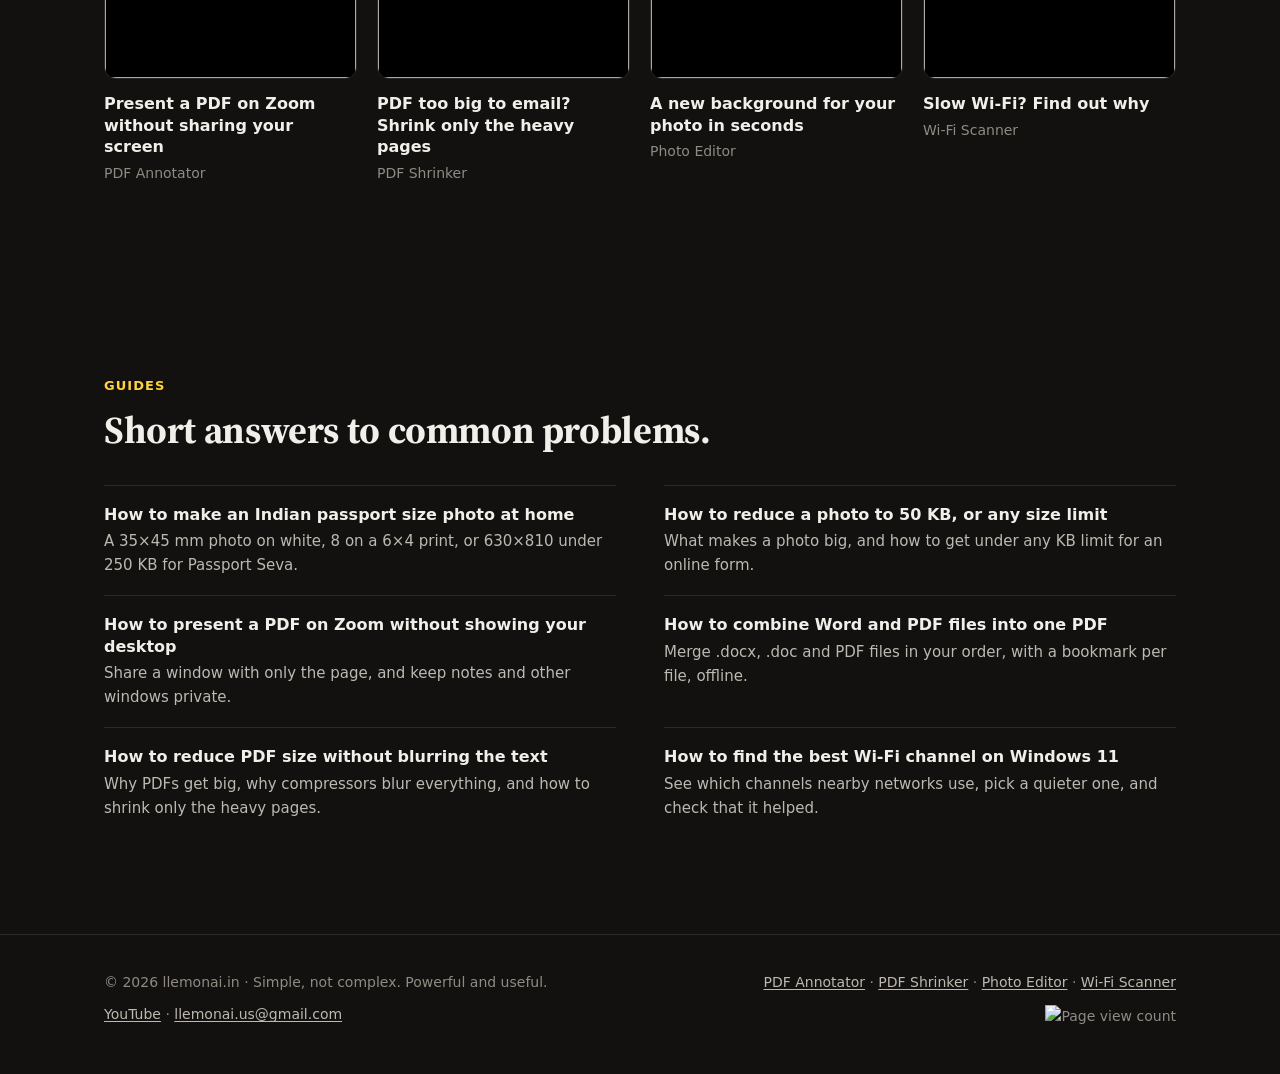
==== commit 10e04fad: "PDF Annotator 2.0.4: version, downloads and checksums; the app now carries the new name; detailed Fo" ====
--- a/index.html
+++ b/index.html
@@ -101,7 +101,7 @@
           <li>Whiteboard of passages linked to their pages</li>
           <li>Highlight, pen, type and paste onto pages; merge PDF and Word files</li>
         </ul>
-        <p class="small">Version 2.0.3 &middot; Windows, macOS, Android &middot; the app is still named llemonAI Reader</p>
+        <p class="small">Version 2.0.4 &middot; Windows, macOS, Android &middot; paper book mode for advocates</p>
         <div class="cta-row"><a class="btn btn-primary" href="reader.html#download">Download</a><a class="btn btn-plain" href="reader.html">Details</a></div>
       </div>
       <figure><div class="frame"><picture><source srcset="screenshots/reader-whiteboard.webp" type="image/webp" /><img src="screenshots/reader-whiteboard.png" width="1800" height="1125" alt="llemonAI PDF Annotator with page thumbnails, a highlighted witness statement and a whiteboard of passages linked to their pages" /></picture></div></figure>
@@ -261,7 +261,7 @@
     },
     {
       q: "What is llemonAI PDF Annotator?",
-      a: "A free PDF reader, annotator and presentation tool for Windows, macOS and Android (new, v2.0.3). Highlight and underline text, write with a pen, type or paste text and pictures onto pages, add sticky notes and bookmarks, search words or sentences, add/delete/reorder/hide pages, merge PDF and Word files, and collect passages on a whiteboard. On Windows and Mac, Presentation mode shows a projector or video call only the PDF page. Windows is a single portable .exe (~14 MB), Mac a ~2 MB .dmg for Apple Silicon and Intel, Android a ~2.5 MB .apk. See the <a href=\"reader.html\">Reader page</a> for screenshots and downloads."
+      a: "A free PDF reader, annotator and presentation tool for Windows, macOS and Android (new, v2.0.4). Highlight and underline text, write with a pen, type or paste text and pictures onto pages, add sticky notes and bookmarks, search words or sentences, add/delete/reorder/hide pages, merge PDF and Word files, and collect passages on a whiteboard. On Windows and Mac, Presentation mode shows a projector or video call only the PDF page. Windows is a single portable .exe (~14 MB), Mac a ~2 MB .dmg for Apple Silicon and Intel, Android a ~2.5 MB .apk. See the <a href=\"reader.html\">Reader page</a> for screenshots and downloads."
     },
     {
       q: "What is llemonAI PDF Shrinker?",
--- a/assets/site.css
+++ b/assets/site.css
@@ -429,3 +429,16 @@
 .vids.shorts .yt-box { aspect-ratio: 9 / 16; }
 .vids.shorts h3 { font-size: 16px; }
 .vids.shorts p { font-size: 14px; color: var(--ink-3); }
+
+/* Reader page: for advocates, in detail */
+.adv-deep { display: grid; grid-template-columns: 1fr; gap: 20px; margin-top: 32px; }
+@media (min-width: 900px) { .adv-deep { grid-template-columns: 1fr 1fr; } }
+.adv-item { background: var(--paper); border: 1px solid var(--rule); border-top: 3px solid var(--lemon); border-radius: 10px; padding: 22px 24px; }
+.adv-head { display: flex; align-items: center; gap: 12px; margin-bottom: 10px; }
+.adv-no { flex: none; width: 30px; height: 30px; border-radius: 50%; background: var(--lemon); color: #1c1917; font-weight: 700; font-size: 14px; display: grid; place-items: center; }
+.adv-item h3 { font-family: "Source Serif 4", Georgia, serif; font-size: 22px; line-height: 1.25; margin: 0; }
+.adv-item p { color: var(--ink-2); font-size: 16px; margin: 0 0 10px; }
+.adv-item p:last-child { margin-bottom: 0; }
+.adv-eg { border-left: 3px solid var(--rule); padding-left: 12px; font-size: 15px !important; }
+.adv-day { margin-top: 40px; max-width: 760px; }
+.adv-day b { display: block; margin-bottom: 2px; }
